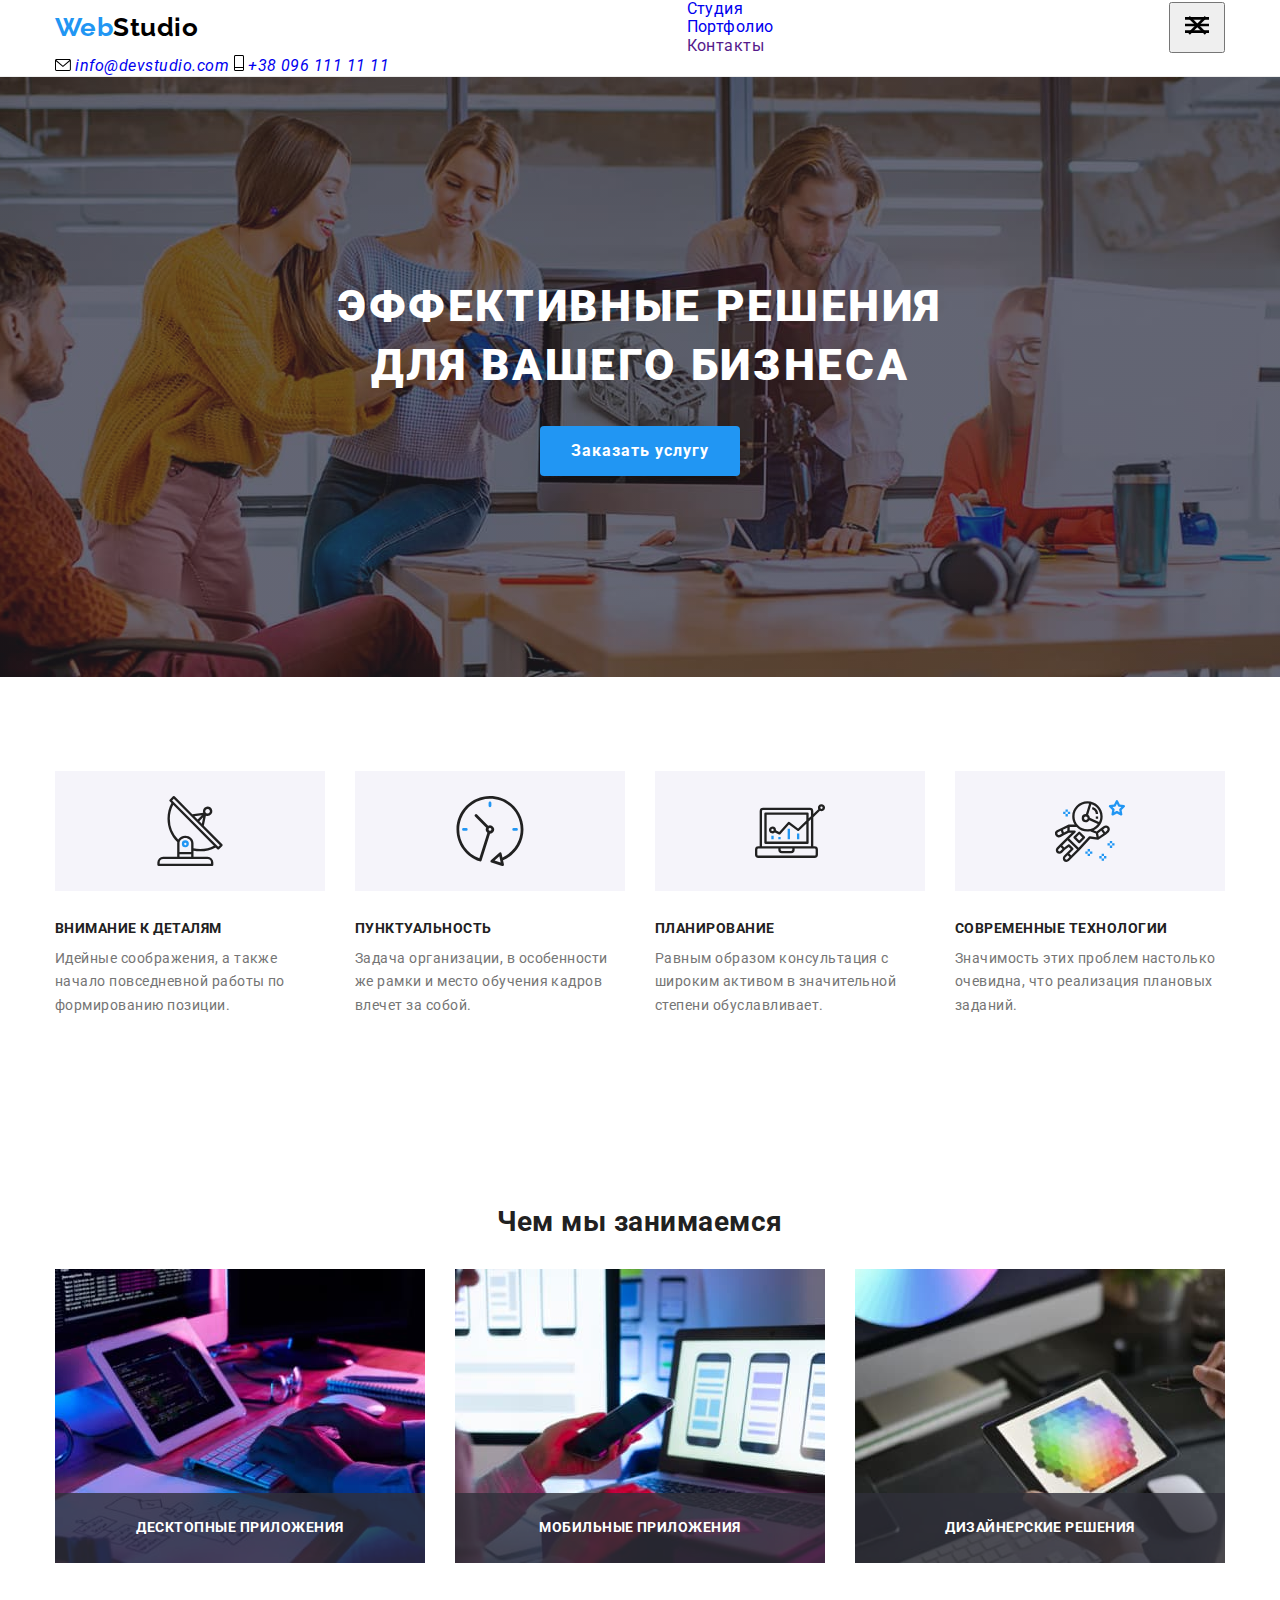
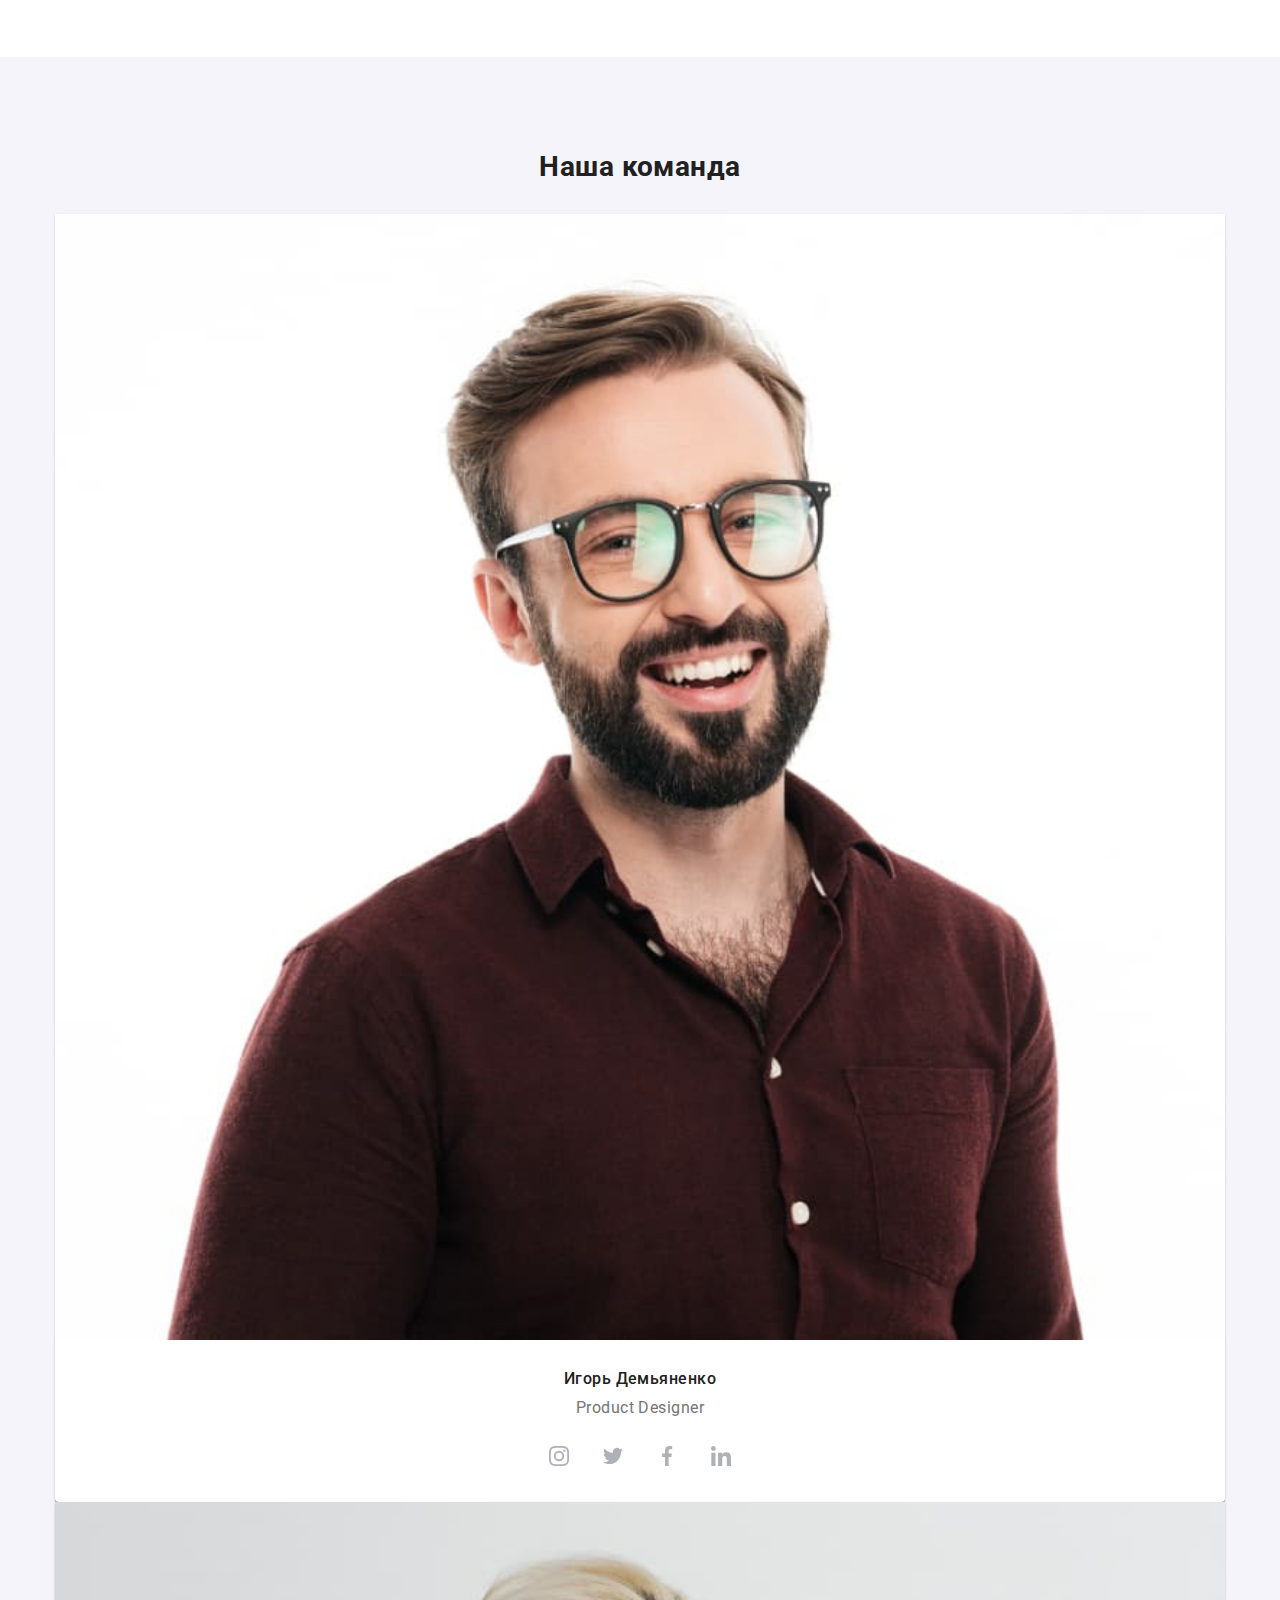
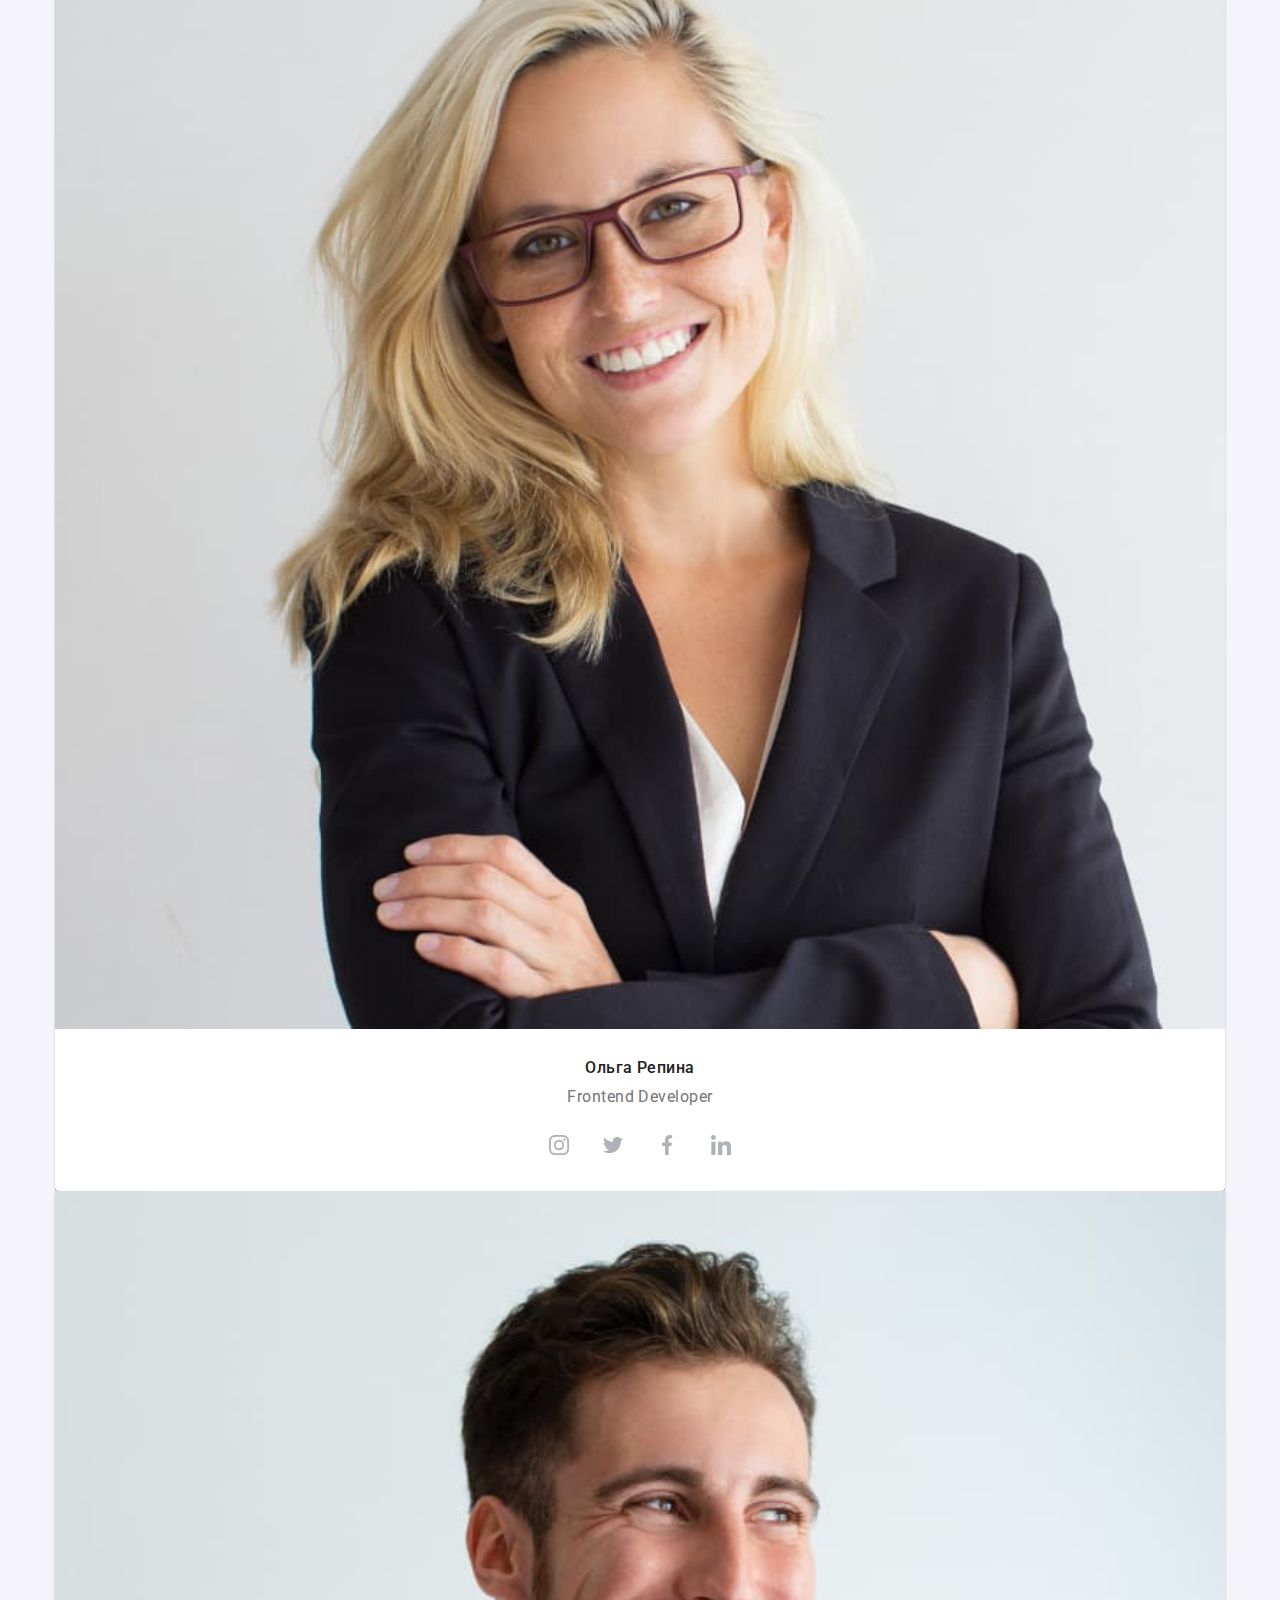
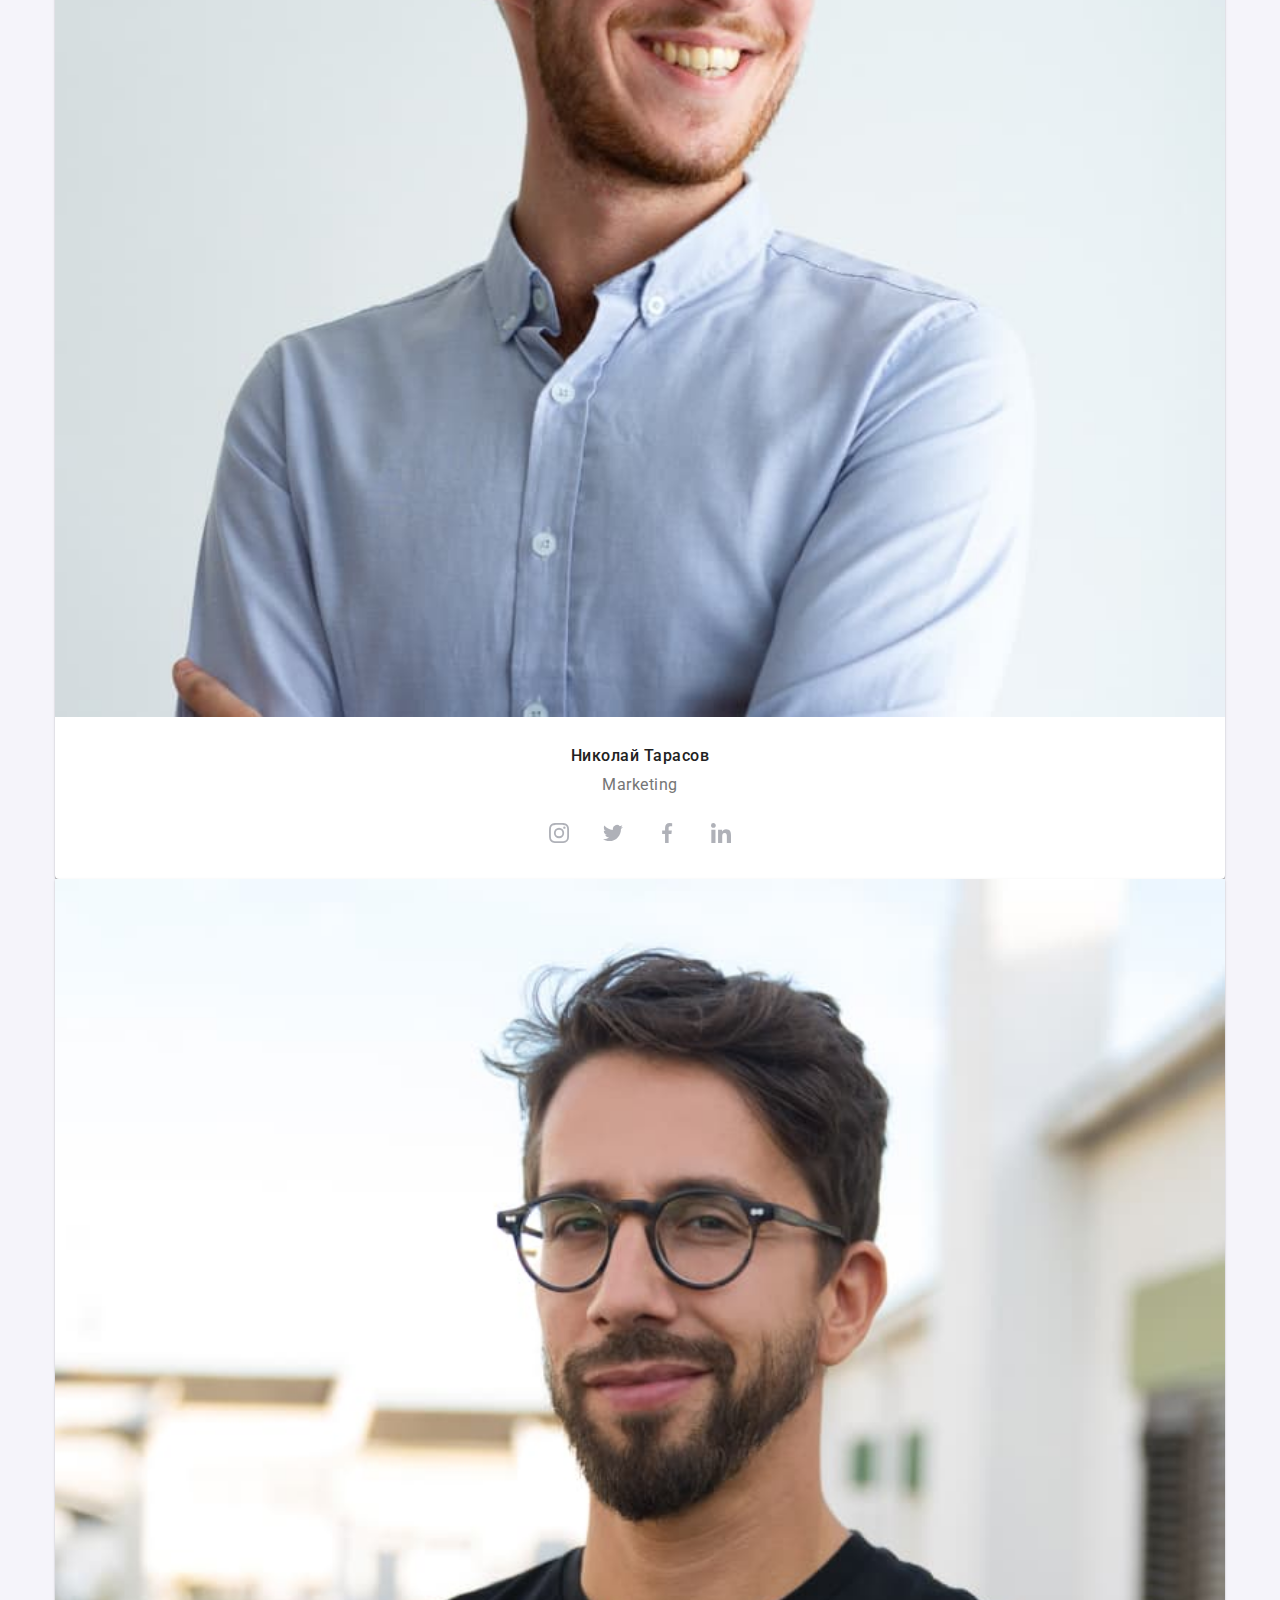
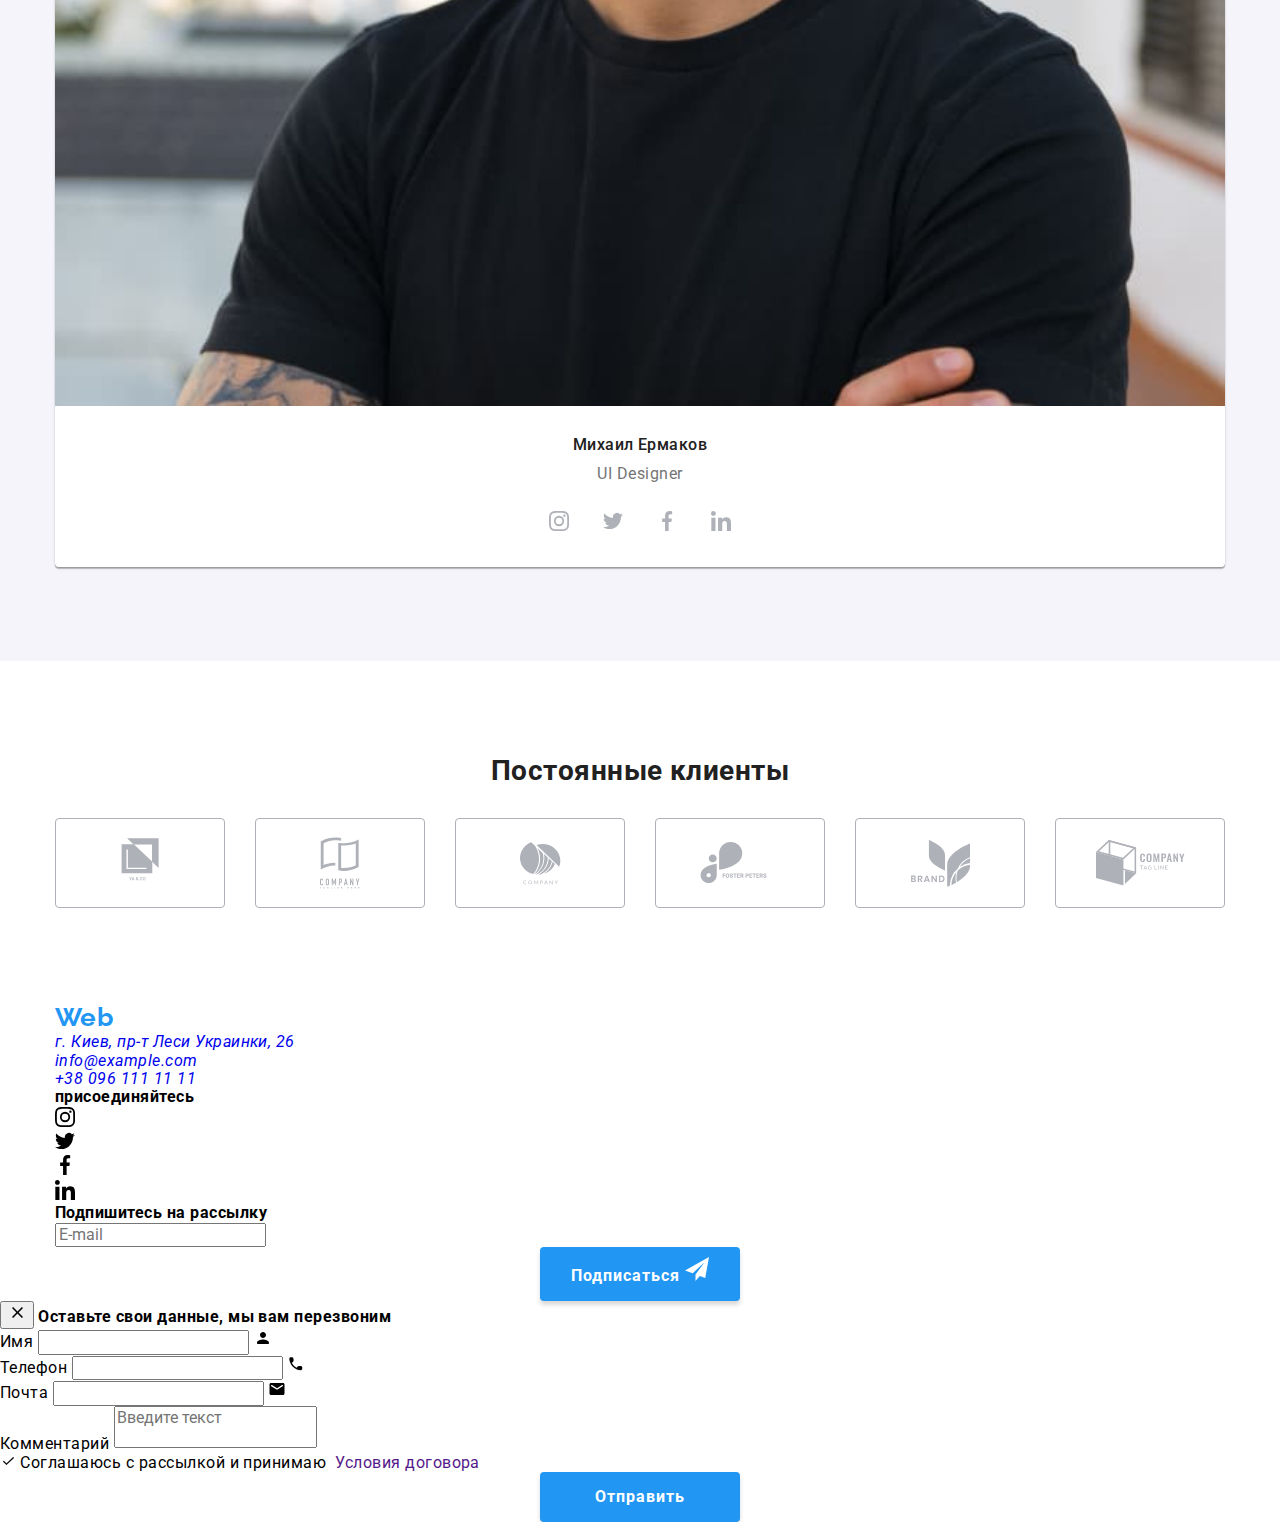
==== index.html @ a3c03ff6 "Адаптивные секции главной" ====
<!DOCTYPE html>
<html lang="ru">
  <head>
    <meta charset="UTF-8" />
    <meta name="viewport" content="width=device-width, initial-scale=1.0" />
    <title lang="en">Web Studio (Version 2.0)</title>
    <link rel="preconnect" href="https://fonts.gstatic.com" />
    <link
      href="https://fonts.googleapis.com/css2?family=Raleway:wght@700&family=Roboto:wght@400;500;700;900&display=swap"
      rel="stylesheet"
    />
    <link
      rel="stylesheet"
      href="https://cdnjs.cloudflare.com/ajax/libs/modern-normalize/1.0.0/modern-normalize.min.css"
    />
    <link rel="stylesheet" href="css/main.min.css" />
  </head>
  <body>
    <!-- ========== HEADER ========== -->
    <header class="page-header">
      <div class="container">
        <nav class="site-nav">
          <a class="logo logo--page-header" href="index.html"
            ><span class="logo__segment">Web</span>Studio</a
          >
          <ul class="site-nav__list">
            <li class="site-nav__item">
              <a
                class="site-nav__link site-nav__link--current"
                href="index.html"
                >Студия</a
              >
            </li>
            <li class="site-nav__item">
              <a class="site-nav__link" href="portfolio.html">Портфолио</a>
            </li>
            <li class="site-nav__item">
              <a class="site-nav__link" href="">Контакты</a>
            </li>
          </ul>
          <button class="menu-button" type="button">
            <svg width="40" height="40">
              <use
                class="menu-button__icon"
                href="./icons/webstudio-sprite.svg#menu"
              ></use>
              <use
                class="menu-button__icon"
                href="./icons/webstudio-sprite.svg#menu-close"
              ></use>
            </svg>
          </button>
        </nav>
        <address class="page-header__address">
          <a class="page-header__link" href="mailto:info@devstudio.com">
            <svg class="page-header__icon" width="16" height="12">
              <use href="./icons/webstudio-sprite.svg#envelope"></use>
            </svg>
            info@devstudio.com</a
          >
          <a class="page-header__link" href="tel:+380961111111">
            <svg class="page-header__icon" width="10" height="16">
              <use href="./icons/webstudio-sprite.svg#phone"></use>
            </svg>
            +38 096 111 11 11
          </a>
        </address>
      </div>
    </header>

    <main>
      <!-- ========== HERO ========== -->

      <section class="hero">
        <h1 class="hero__title">Эффективные решения для вашего бизнеса</h1>
        <button class="button hero__button" type="button" data-modal-open>
          Заказать услугу
        </button>
      </section>

      <!-- ========== FEAUTURES ========== -->

      <section class="section features">
        <div class="container">
          <h2 class="visually-hidden">Особенности</h2>
          <ul class="features__list">
            <li class="features__list-item">
              <div class="features__icon-wrapper">
                <svg class="features-icon" width="70" height="70">
                  <use
                    href="./icons/webstudio-sprite.svg#antenna"
                    width="70"
                    height="70"
                  ></use>
                </svg>
              </div>
              <h3 class="features__title">Внимание к деталям</h3>
              <p class="features__text">
                Идейные соображения, а также начало повседневной работы по
                формированию позиции.
              </p>
            </li>
            <li class="features__list-item">
              <div class="features__icon-wrapper">
                <svg class="features-icon" width="70" height="70">
                  <use
                    href="./icons/webstudio-sprite.svg#clock"
                    width="70"
                    height="70"
                  ></use>
                </svg>
              </div>
              <h3 class="features__title">Пунктуальность</h3>
              <p class="features__text">
                Задача организации, в особенности же рамки и место обучения
                кадров влечет за собой.
              </p>
            </li>
            <li class="features__list-item">
              <div class="features__icon-wrapper">
                <svg class="features-icon" width="70" height="70">
                  <use
                    href="./icons/webstudio-sprite.svg#diagram"
                    width="70"
                    height="70"
                  ></use>
                </svg>
              </div>
              <h3 class="features__title">Планирование</h3>
              <p class="features__text">
                Равным образом консультация с широким активом в значительной
                степени обуславливает.
              </p>
            </li>
            <li class="features__list-item">
              <div class="features__icon-wrapper">
                <svg class="features-icon" width="70" height="70">
                  <use href="./icons/webstudio-sprite.svg#astronaut"></use>
                </svg>
              </div>
              <h3 class="features__title">Современные технологии</h3>
              <p class="features__text">
                Значимость этих проблем настолько очевидна, что реализация
                плановых заданий.
              </p>
            </li>
          </ul>
        </div>
      </section>

      <!-- ========== SERVICES ========== -->

      <section class="section services">
        <div class="container">
          <h3 class="services__title">Чем мы занимаемся</h3>
          <ul class="services__list">
            <li class="services__list-item">
              <img
                class="services-img"
                src="./images/img.jpg"
                width="370"
                height="294"
                alt="Человек печатает на клавиатуре"
              />
              <div class="services__label">
                <p class="services__label-text">Десктопные приложения</p>
              </div>
            </li>
            <li class="services__list-item">
              <img
                class="services-img"
                src="./images/img2.jpg"
                width="370"
                height="294"
                alt="Человек смотрит в телефон, сидя за ноутбуком"
              />
              <div class="services__label">
                <p class="services__label-text">Мобильные приложения</p>
              </div>
            </li>
            <li class="services__list-item">
              <img
                class="services-img"
                src="./images/img3.jpg"
                width="370"
                height="294"
                alt="Человек рисует на планшете"
              />
              <div class="services__label">
                <p class="services__label-text">Дизайнерские решения</p>
              </div>
            </li>
          </ul>
        </div>
      </section>

      <!-- ========== TEAM ========== -->

      <section class="section team">
        <div class="container">
          <h2 class="team__title">Наша команда</h2>
          <ul class="team__list">
            <li class="team__list-item">
              <img
                class="team__img"
                src="images/man.jpg"
                alt="Игорь Демьяненко"
                width="270"
                height="260"
              />
              <div class="team__card-content">
                <h3 class="team__name">Игорь Демьяненко</h3>
                <p class="team__profession" lang="en">Product Designer</p>
                <ul class="team__social">
                  <li class="team__social-item">
                    <a href="#" class="team__social-link">
                      <svg class="team__social-icon" width="20" height="20">
                        <use
                          href="./icons/webstudio-sprite.svg#instagram"
                        ></use>
                      </svg>
                    </a>
                  </li>
                  <li class="team__social-item">
                    <a href="#" class="team__social-link">
                      <svg class="team__social-icon" width="20" height="20">
                        <use href="./icons/webstudio-sprite.svg#twitter"></use>
                      </svg>
                    </a>
                  </li>
                  <li class="team__social-item">
                    <a href="#" class="team__social-link">
                      <svg class="team__social-icon" width="20" height="20">
                        <use href="./icons/webstudio-sprite.svg#facebook"></use>
                      </svg>
                    </a>
                  </li>
                  <li class="team__social-item">
                    <a href="#" class="team__social-link">
                      <svg class="team__social-icon" width="20" height="20">
                        <use href="./icons/webstudio-sprite.svg#linkedin"></use>
                      </svg>
                    </a>
                  </li>
                </ul>
              </div>
            </li>
            <li class="team__list-item">
              <img
                class="team__img"
                src="images/man1.jpg"
                alt="Ольга Репина"
                width="270"
                height="260"
              />
              <div class="team__card-content">
                <h3 class="team__name">Ольга Репина</h3>
                <p class="team__profession" lang="en">Frontend Developer</p>
                <ul class="team__social">
                  <li class="team__social-item">
                    <a href="#" class="team__social-link">
                      <svg class="team__social-icon" width="20" height="20">
                        <use
                          href="./icons/webstudio-sprite.svg#instagram"
                        ></use>
                      </svg>
                    </a>
                  </li>
                  <li class="team__social-item">
                    <a href="#" class="team__social-link">
                      <svg class="team__social-icon" width="20" height="20">
                        <use href="./icons/webstudio-sprite.svg#twitter"></use>
                      </svg>
                    </a>
                  </li>
                  <li class="team__social-item">
                    <a href="#" class="team__social-link">
                      <svg class="team__social-icon" width="20" height="20">
                        <use href="./icons/webstudio-sprite.svg#facebook"></use>
                      </svg>
                    </a>
                  </li>
                  <li class="team__social-item">
                    <a href="#" class="team__social-link">
                      <svg class="team__social-icon" width="20" height="20">
                        <use href="./icons/webstudio-sprite.svg#linkedin"></use>
                      </svg>
                    </a>
                  </li>
                </ul>
              </div>
            </li>
            <li class="team__list-item">
              <img
                class="team__img"
                src="images/man2.jpg"
                alt="Николай Тарасов"
                width="270"
                height="260"
              />
              <div class="team__card-content">
                <h3 class="team__name">Николай Тарасов</h3>
                <p class="team__profession" lang="en">Marketing</p>
                <ul class="team__social">
                  <li class="team__social-item">
                    <a href="#" class="team__social-link">
                      <svg class="team__social-icon" width="20" height="20">
                        <use
                          href="./icons/webstudio-sprite.svg#instagram"
                        ></use>
                      </svg>
                    </a>
                  </li>
                  <li class="team__social-item">
                    <a href="#" class="team__social-link">
                      <svg class="team__social-icon" width="20" height="20">
                        <use href="./icons/webstudio-sprite.svg#twitter"></use>
                      </svg>
                    </a>
                  </li>
                  <li class="team__social-item">
                    <a href="#" class="team__social-link">
                      <svg class="team__social-icon" width="20" height="20">
                        <use href="./icons/webstudio-sprite.svg#facebook"></use>
                      </svg>
                    </a>
                  </li>
                  <li class="team__social-item">
                    <a href="#" class="team__social-link">
                      <svg class="team__social-icon" width="20" height="20">
                        <use href="./icons/webstudio-sprite.svg#linkedin"></use>
                      </svg>
                    </a>
                  </li>
                </ul>
              </div>
            </li>
            <li class="team__list-item">
              <img
                class="team__img"
                src="images/man3.jpg"
                alt="Михаил Ермаков"
                width="270"
                height="260"
              />
              <div class="team__card-content">
                <h3 class="team__name">Михаил Ермаков</h3>
                <p class="team__profession" lang="en">UI Designer</p>
                <ul class="team__social">
                  <li class="team__social-item">
                    <a href="#" class="team__social-link">
                      <svg class="team__social-icon" width="20" height="20">
                        <use
                          href="./icons/webstudio-sprite.svg#instagram"
                        ></use>
                      </svg>
                    </a>
                  </li>
                  <li class="team__social-item">
                    <a href="#" class="team__social-link">
                      <svg class="team__social-icon" width="20" height="20">
                        <use href="./icons/webstudio-sprite.svg#twitter"></use>
                      </svg>
                    </a>
                  </li>
                  <li class="team__social-item">
                    <a href="#" class="team__social-link">
                      <svg class="team__social-icon" width="20" height="20">
                        <use href="./icons/webstudio-sprite.svg#facebook"></use>
                      </svg>
                    </a>
                  </li>
                  <li class="team__social-item">
                    <a href="#" class="team__social-link">
                      <svg class="team__social-icon" width="20" height="20">
                        <use href="./icons/webstudio-sprite.svg#linkedin"></use>
                      </svg>
                    </a>
                  </li>
                </ul>
              </div>
            </li>
          </ul>
        </div>
      </section>

      <!-- ========== CLIENTS ========== -->

      <section class="section clients">
        <div class="container">
          <h2 class="clients__title">Постоянные клиенты</h2>
          <ul class="clients__list">
            <li class="clients__list-item">
              <a href="#" class="clients__link">
                <svg class="clients__icon" width="45" height="50">
                  <use href="./icons/webstudio-sprite.svg#clients-1"></use>
                </svg>
              </a>
            </li>
            <li class="clients__list-item">
              <a href="#" class="clients__link">
                <svg class="clients__icon" width="40" height="52">
                  <use href="./icons/webstudio-sprite.svg#clients-2"></use>
                </svg>
              </a>
            </li>
            <li class="clients__list-item">
              <a href="#" class="clients__link">
                <svg class="clients__icon" width="41" height="43">
                  <use href="./icons/webstudio-sprite.svg#clients-3"></use>
                </svg>
              </a>
            </li>
            <li class="clients__list-item">
              <a href="#" class="clients__link">
                <svg class="clients__icon" width="80" height="42">
                  <use href="./icons/webstudio-sprite.svg#clients-4"></use>
                </svg>
              </a>
            </li>
            <li class="clients__list-item">
              <a href="#" class="clients__link">
                <svg class="clients__icon" width="59" height="47">
                  <use href="./icons/webstudio-sprite.svg#clients-5"></use>
                </svg>
              </a>
            </li>
            <li class="clients__list-item">
              <a href="#" class="clients__link">
                <svg class="clients__icon" width="89" height="46">
                  <use href="./icons/webstudio-sprite.svg#clients-6"></use>
                </svg>
              </a>
            </li>
          </ul>
        </div>
      </section>

      <!-- ========== END CLIENTS ========== -->
    </main>

    <!-- ========== FOOTER ========== -->

    <footer class="page-footer">
      <div class="container">
        <div class="page-footer__address-wrapper">
          <a class="logo logo--page-footer" href="index.html"
            ><span class="logo__segment">Web</span>Studio</a
          >
          <address class="page-footer__address">
            <ul class="page-footer__address-list">
              <li class="page-footer__address-item">
                <a
                  class="page-footer__address-map"
                  href="https://goo.gl/maps/e7vMdmrx5FtBi2NV8"
                >
                  г. Киев, пр-т Леси Украинки, 26
                </a>
              </li>
              <li class="page-footer__address-item">
                <a
                  class="page-footer__address-link"
                  href="mailto:info@example.com"
                  >info@example.com</a
                >
              </li>
              <li class="page-footer__address-item">
                <a class="page-footer__address-link" href="tel:+380961111111"
                  >+38 096 111 11 11</a
                >
              </li>
            </ul>
          </address>
        </div>
        <div class="page-footer__social-wrapper">
          <b class="page-footer__title">присоединяйтесь</b>
          <ul class="page-footer__social-list">
            <li class="page-footer__social-item">
              <a href="#" class="page-footer__social-link link">
                <svg class="page-footer__social-icon" width="20" height="20">
                  <use href="./icons/webstudio-sprite.svg#instagram"></use>
                </svg>
              </a>
            </li>
            <li class="page-footer__social-item">
              <a href="#" class="page-footer__social-link link">
                <svg class="page-footer__social-icon" width="20" height="20">
                  <use href="./icons/webstudio-sprite.svg#twitter"></use>
                </svg>
              </a>
            </li>
            <li class="page-footer__social-item">
              <a href="#" class="page-footer__social-link link">
                <svg class="page-footer__social-icon" width="20" height="20">
                  <use href="./icons/webstudio-sprite.svg#facebook"></use>
                </svg>
              </a>
            </li>
            <li class="page-footer__social-item">
              <a href="#" class="page-footer__social-link link">
                <svg class="page-footer__social-icon" width="20" height="20">
                  <use href="./icons/webstudio-sprite.svg#linkedin"></use>
                </svg>
              </a>
            </li>
          </ul>
        </div>

        <form class="page-footer__subscr-form">
          <b class="page-footer__title">Подпишитесь на рассылку</b>
          <div class="page-footer__subscr-field">
            <label for="mail"></label>
            <input
              class="page-footer__input"
              type="email"
              name="mail"
              id="mail"
              placeholder="E-mail"
            />
            <button class="button page-footer__button" type="submit">
              Подписаться
              <svg class="page-footer__send-icon" width="24" height="24">
                <use href="./icons/webstudio-sprite.svg#send"></use>
              </svg>
            </button>
          </div>
        </form>
      </div>
    </footer>

    <!-- ========== MODAL WINDOW ========== -->

    <div class="backdrop is-hidden" data-modal>
      <div class="modal">
        <button type="button" class="close-button" data-modal-close>
          <svg class="close-button__icon" width="18" height="18">
            <use href="./icons/webstudio-sprite.svg#close"></use>
          </svg>
        </button>

        <b class="modal__title">Оставьте свои данные, мы вам перезвоним</b>

        <form class="modal__form js-speaker-form">
          <div class="modal__form-field">
            <label for="name" class="modal__form-label">Имя</label>
            <input
              class="modal__form-input"
              type="text"
              name="name"
              id="name"
              autocomplete="off"
            />
            <svg class="modal__input-icon" width="18" height="18">
              <use href="./icons/webstudio-sprite.svg#person"></use>
            </svg>
          </div>

          <div class="modal__form-field">
            <label for="tel" class="modal__form-label">Телефон</label>
            <input
              class="modal__form-input"
              type="tel"
              name="tel"
              id="tel"
              autocomplete="off"
            />
            <svg class="modal__input-icon" width="18" height="18">
              <use href="./icons/webstudio-sprite.svg#handset"></use>
            </svg>
          </div>

          <div class="modal__form-field">
            <label for="modal-mail" class="modal__form-label">Почта</label>
            <input
              class="modal__form-input"
              type="email"
              name="mail"
              id="modal-mail"
            />
            <svg class="modal__input-icon" width="18" height="18">
              <use href="./icons/webstudio-sprite.svg#mail"></use>
            </svg>
          </div>

          <div class="textarea modal__form-field">
            <label class="modal__form-label" for="comment">Комментарий</label>
            <textarea
              class="modal__form-textarea"
              name="comment"
              id="comment"
              placeholder="Введите текст"
            ></textarea>
          </div>

          <div class="modal__form-checkbox">
            <label class="modal__form-checkbox-label" for="agreement">
              <input
                class="visually-hidden modal__form-checkbox-input"
                type="checkbox"
                name="agreement"
                id="agreement"
                value="agree"
              />
              <svg class="modal__check-icon" width="16" height="15">
                <use href="./icons/webstudio-sprite.svg#check"></use>
              </svg>
              Соглашаюсь с рассылкой и принимаю&nbsp;
              <a class="modal__agreement-link" href="">Условия договора</a>
            </label>
          </div>

          <button class="button modal__submit-button" type="submit">
            Отправить
          </button>
        </form>
      </div>
    </div>

    <!-- ========== END MODAL WINDOW ========== -->
    <script src="./js/modal.js"></script>
    <script>
      (() => {
        document
          .querySelector('.js-speaker-form')
          .addEventListener('submit', e => {
            e.preventDefault();

            new FormData(e.currentTarget).forEach((value, name) =>
              console.log(`${name}: ${value}`),
            );
          });
      })();
    </script>
  </body>
</html>
---- css/main.min.css ----
body{font-family:'Roboto', sans-serif;font-weight:400;letter-spacing:0.03em;background-color:var(--primary-background-color)}a{text-decoration:none}ul{padding:0;margin:0;list-style:none}h1,h2,h3,h4,h5,h6,p{margin:0}img{display:block;min-width:100%;height:auto}textarea{resize:none}.container{width:480px;margin:0 auto;padding:0 15px}@media screen and (min-width: 768px){.container{width:768px}}@media screen and (min-width: 1200px){.container{width:1200px}}:root{--title-text-color: #212121;--primary-text-color: #757575;--white-text-color: #ffffff;--accent-color: #2196f3;--hero-background-color: #2f303a;--footer-background-color: #2f303a;--primary-background-color: #ffffff;--secondary-background-color: #f5f4fa;--border-color: #eeeeee;--icon-color: #afb1b8;--card-set-gap: 30px;--timing-function: cubic-bezier(0.4, 0, 0.2, 1)}.visually-hidden{position:absolute;width:1px;height:1px;margin:-1px;border:0;padding:0;white-space:nowrap;-webkit-clip-path:inset(100%);clip-path:inset(100%);clip:rect(0 0 0 0);overflow:hidden}.page-header{background-color:var(--primary-background-color);border-bottom:1px solid var(--border-color)}.hero{margin:0 auto;text-align:center;background-color:var(--hero-background-color);background-image:-webkit-gradient(linear, left top, left bottom, from(rgba(47,48,58,0.4)), to(rgba(47,48,58,0.4))),url(../images/hero-bg.jpg);background-image:linear-gradient(rgba(47,48,58,0.4), rgba(47,48,58,0.4)),url(../images/hero-bg.jpg);background-position:center;background-repeat:no-repeat}@media screen and (max-width: 767px){.hero{width:480px}}@media screen and (min-width: 768px) and (max-width: 1199px){.hero{width:768px}}@media screen and (max-width: 1199px){.hero{height:400px;padding-top:118px;padding-bottom:118px}}@media screen and (min-width: 1200px){.hero{max-width:1600px;height:600px;padding-top:200px;padding-bottom:200px}}.hero__title{width:360px;margin-right:auto;margin-bottom:30px;margin-left:auto;font-weight:900;letter-spacing:0.06em;text-transform:uppercase;color:var(--white-text-color)}@media screen and (max-width: 1199px){.hero__title{font-size:26px;line-height:1.62}}@media screen and (min-width: 1200px){.hero__title{width:696px;font-size:44px;line-height:1.36}}.features__icon-wrapper{display:-webkit-box;display:-ms-flexbox;display:flex;-webkit-box-pack:center;-ms-flex-pack:center;justify-content:center;-webkit-box-align:center;-ms-flex-align:center;align-items:center;height:120px;margin-bottom:30px;background-color:var(--secondary-background-color)}@media screen and (min-width: 768px){.features__list{display:-webkit-box;display:-ms-flexbox;display:flex}}@media screen and (min-width: 768px) and (max-width: 1199px){.features__list{-ms-flex-wrap:wrap;flex-wrap:wrap;margin-top:-30px;margin-left:-30px}}@media screen and (max-width: 767px){.features__list-item:not(:last-child){margin-bottom:30px}}@media screen and (min-width: 768px) and (max-width: 1199px){.features__list-item{margin-top:30px;margin-left:30px;-ms-flex-preferred-size:calc(100% / 2 - 30px);flex-basis:calc(100% / 2 - 30px)}}@media screen and (min-width: 1200px){.features__list-item{width:270px}.features__list-item+.features__list-item{margin-left:30px}}.features__title{margin-top:0;margin-bottom:10px;color:var(--title-text-color);font-weight:700;font-size:14px;line-height:1.14;text-transform:uppercase}@media screen and (max-width: 767px){.features__title{text-align:center}}.features__text{margin:0;font-size:14px;line-height:1.71;color:var(--primary-text-color)}.services{display:none}@media screen and (min-width: 1200px){.services{display:block}}.services__title{margin-bottom:30px;font-weight:700;font-size:28px;line-height:1.17;text-align:center;color:var(--title-text-color)}.services__list{display:-webkit-box;display:-ms-flexbox;display:flex;-webkit-box-pack:justify;-ms-flex-pack:justify;justify-content:space-between}.services__list-item{position:relative}.services__label{position:absolute;bottom:0;width:100%;height:70px;background-color:rgba(47,48,58,0.8)}.services__label-text{padding-top:27px;padding-bottom:27px;text-align:center;color:var(--white-text-color);font-weight:700;font-size:14px;line-height:1.14;text-transform:uppercase}.team{background-color:var(--secondary-background-color)}.team__title{margin-bottom:30px;font-weight:700;font-size:28px;line-height:1.17;text-align:center;color:var(--title-text-color)}.team__list-item{border-bottom-left-radius:4px;border-bottom-right-radius:4px;-webkit-box-shadow:0px 1px 3px rgba(0,0,0,0.12),0px 1px 1px rgba(0,0,0,0.14),0px 2px 1px rgba(0,0,0,0.2);box-shadow:0px 1px 3px rgba(0,0,0,0.12),0px 1px 1px rgba(0,0,0,0.14),0px 2px 1px rgba(0,0,0,0.2);background-color:var(--primary-background-color)}@media screen and (max-width: 767px){.team__list-item:not(:last-child){margin-bottom:30px}}.team__card-content{padding-top:30px;padding-bottom:24px}.team__name{font-weight:500;font-size:16px;line-height:1.18;text-align:center;color:var(--title-text-color);margin-bottom:10px}.team__profession{font-weight:500;font-size:16px;line-height:1.18;text-align:center;color:var(--title-text-color);margin-top:0;margin-bottom:16px;font-weight:400;color:var(--primary-text-color)}.team__social{display:-webkit-box;display:-ms-flexbox;display:flex;-webkit-box-pack:center;-ms-flex-pack:center;justify-content:center}.team__social-item:not(:last-child){margin-right:10px}.team__social-link{display:-webkit-inline-box;display:-ms-inline-flexbox;display:inline-flex;-webkit-box-pack:center;-ms-flex-pack:center;justify-content:center;-webkit-box-align:center;-ms-flex-align:center;align-items:center;width:44px;height:44px;border-radius:50%;color:var(--icon-color);-webkit-transition:color 250ms var(--timing-function),background-color 250ms var(--timing-function);transition:color 250ms var(--timing-function),background-color 250ms var(--timing-function)}.team__social-link:hover,.team__social-link:focus{background-color:var(--accent-color);color:var(--white-text-color)}.team__social-icon{fill:currentColor}.clients__title{margin-bottom:30px;font-weight:700;font-size:28px;line-height:1.17;text-align:center;color:var(--title-text-color)}.clients__list{display:-webkit-box;display:-ms-flexbox;display:flex;-webkit-box-pack:justify;-ms-flex-pack:justify;justify-content:space-between}@media screen and (max-width: 1199px){.clients__list{-ms-flex-wrap:wrap;flex-wrap:wrap}}@media screen and (max-width: 767px){.clients__list-item:nth-child(-n+4){margin-bottom:30px}}@media screen and (min-width: 768px) and (max-width: 1199px){.clients__list-item:nth-child(-n+3){margin-bottom:30px}}.clients__link{display:-webkit-box;display:-ms-flexbox;display:flex;-webkit-box-pack:center;-ms-flex-pack:center;justify-content:center;-webkit-box-align:center;-ms-flex-align:center;align-items:center;height:90px;border:1px solid var(--icon-color);border-radius:4px;color:var(--icon-color);-webkit-transition:color 250ms var(--timing-function),border-color 250ms var(--timing-function);transition:color 250ms var(--timing-function),border-color 250ms var(--timing-function)}.clients__link:hover,.clients__link:focus{color:var(--accent-color);border-color:var(--accent-color)}@media screen and (max-width: 767px){.clients__link{width:210px}}@media screen and (min-width: 768px) and (max-width: 1199px){.clients__link{width:226px}}@media screen and (min-width: 1200px){.clients__link{width:170px}}.clients__icon{fill:currentColor}.section{padding-top:60px;padding-bottom:60px}@media screen and (min-width: 1200px){.section{padding-top:94px;padding-bottom:94px}}.button{display:block;min-width:200px;min-height:50px;padding:10px 0;margin-left:auto;margin-right:auto;border:none;border-radius:4px;font-weight:700;font-size:16px;line-height:1.87;letter-spacing:0.06em;background-color:var(--accent-color);color:var(--white-text-color);cursor:pointer;-webkit-box-shadow:0px 4px 4px rgba(0,0,0,0.15);box-shadow:0px 4px 4px rgba(0,0,0,0.15);-webkit-transition:color 250ms var(--timing-function);transition:color 250ms var(--timing-function)}.site-nav{display:-webkit-box;display:-ms-flexbox;display:flex;-webkit-box-align:center;-ms-flex-align:center;align-items:center;-webkit-box-pack:justify;-ms-flex-pack:justify;justify-content:space-between}.logo{font-family:'Raleway', sans-serif;font-weight:700;font-size:24px;line-height:1.16}.logo--page-header{color:#000}.logo--page-footer{color:#fff}@media screen and (min-width: 1200px){.logo{font-size:26px;line-height:1.19}.logo--page-header{margin-right:93px}}.logo__segment{color:var(--accent-color)}
/*# sourceMappingURL=main.min.css.map */
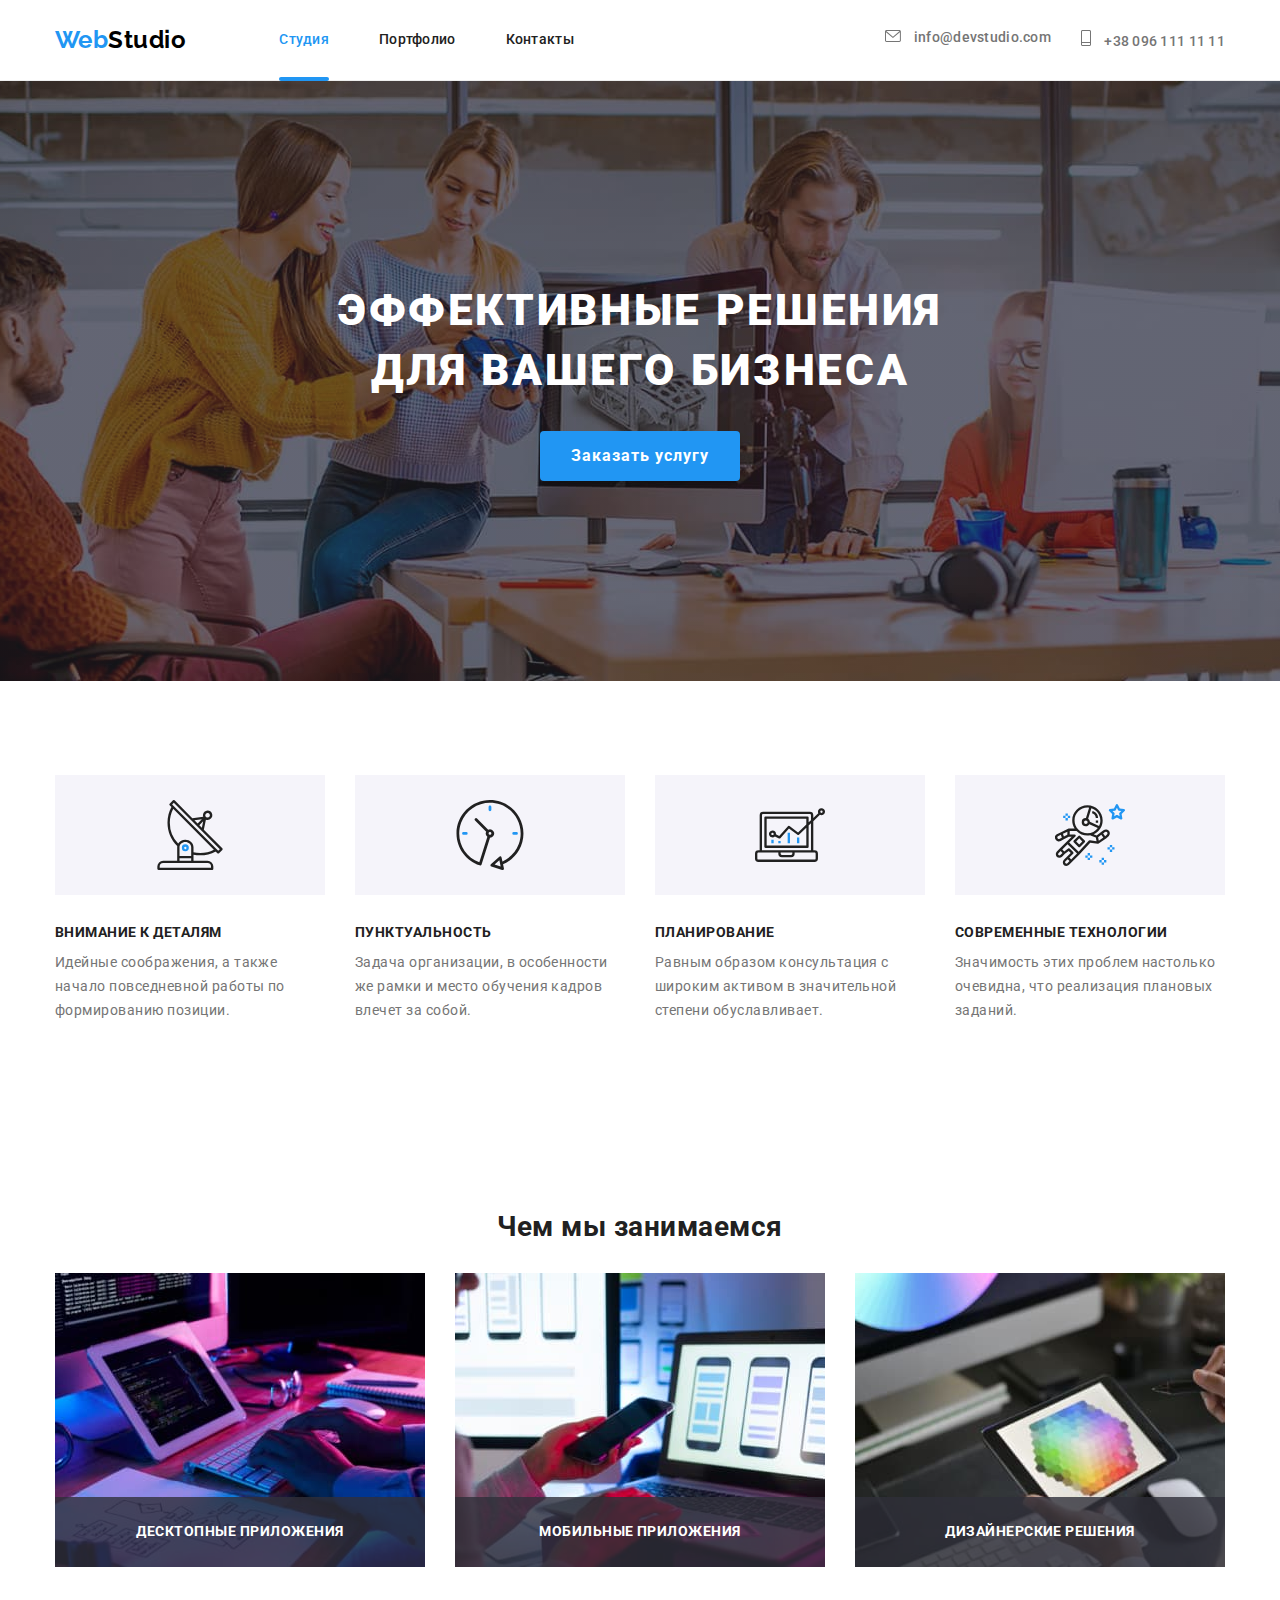
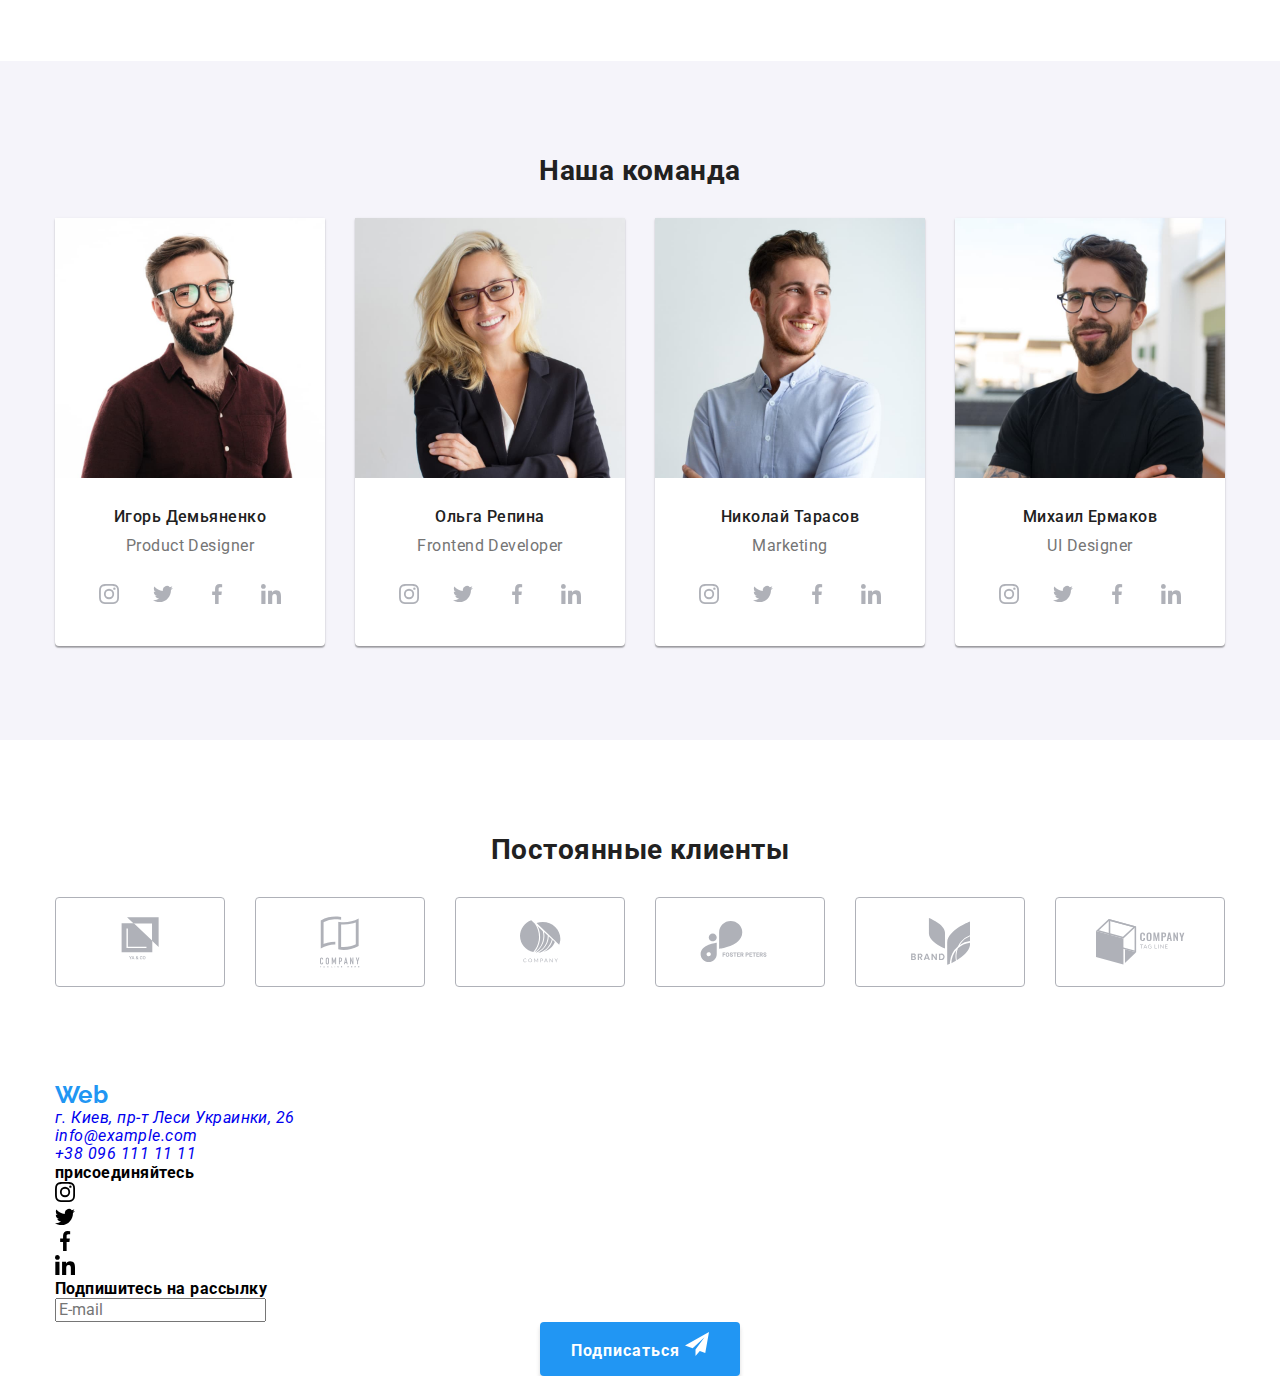
==== commit 56cbf0fd: "Адаптивный хедер" ====
--- a/index.html
+++ b/index.html
@@ -19,52 +19,54 @@
     <!-- ========== HEADER ========== -->
     <header class="page-header">
       <div class="container">
-        <nav class="site-nav">
-          <a class="logo logo--page-header" href="index.html"
-            ><span class="logo__segment">Web</span>Studio</a
-          >
-          <ul class="site-nav__list">
-            <li class="site-nav__item">
-              <a
-                class="site-nav__link site-nav__link--current"
-                href="index.html"
-                >Студия</a
-              >
-            </li>
-            <li class="site-nav__item">
-              <a class="site-nav__link" href="portfolio.html">Портфолио</a>
-            </li>
-            <li class="site-nav__item">
-              <a class="site-nav__link" href="">Контакты</a>
-            </li>
-          </ul>
-          <button class="menu-button" type="button">
-            <svg width="40" height="40">
-              <use
-                class="menu-button__icon"
-                href="./icons/webstudio-sprite.svg#menu"
-              ></use>
-              <use
-                class="menu-button__icon"
-                href="./icons/webstudio-sprite.svg#menu-close"
-              ></use>
-            </svg>
-          </button>
-        </nav>
-        <address class="page-header__address">
-          <a class="page-header__link" href="mailto:info@devstudio.com">
-            <svg class="page-header__icon" width="16" height="12">
-              <use href="./icons/webstudio-sprite.svg#envelope"></use>
-            </svg>
-            info@devstudio.com</a
-          >
-          <a class="page-header__link" href="tel:+380961111111">
-            <svg class="page-header__icon" width="10" height="16">
-              <use href="./icons/webstudio-sprite.svg#phone"></use>
-            </svg>
-            +38 096 111 11 11
-          </a>
-        </address>
+        <a class="logo logo--page-header" href="index.html"
+          ><span class="logo__segment">Web</span>Studio</a
+        >
+        <button class="menu-button" data-menu-button type="button">
+          <svg width="40" height="40">
+            <use
+              class="menu-button__icon-menu"
+              href="./icons/webstudio-sprite.svg#menu"
+            ></use>
+            <use
+              class="menu-button__icon-close"
+              href="./icons/webstudio-sprite.svg#menu-close"
+            ></use>
+          </svg>
+        </button>
+        <div class="page-header__menu" data-menu>
+          <nav class="site-nav">
+            <ul class="site-nav__list">
+              <li class="site-nav__item">
+                <a
+                  class="site-nav__link site-nav__link--current"
+                  href="index.html"
+                  >Студия</a
+                >
+              </li>
+              <li class="site-nav__item">
+                <a class="site-nav__link" href="portfolio.html">Портфолио</a>
+              </li>
+              <li class="site-nav__item">
+                <a class="site-nav__link" href="">Контакты</a>
+              </li>
+            </ul>
+          </nav>
+          <address class="page-header__address">
+            <a class="page-header__link" href="mailto:info@devstudio.com">
+              <svg class="page-header__icon" width="16" height="12">
+                <use href="./icons/webstudio-sprite.svg#envelope"></use>
+              </svg>
+              info@devstudio.com</a
+            >
+            <a class="page-header__link" href="tel:+380961111111">
+              <svg class="page-header__icon" width="10" height="16">
+                <use href="./icons/webstudio-sprite.svg#phone"></use>
+              </svg>
+              +38 096 111 11 11
+            </a>
+          </address>
+        </div>
       </div>
     </header>
 
@@ -618,6 +620,7 @@
 
     <!-- ========== END MODAL WINDOW ========== -->
     <script src="./js/modal.js"></script>
+    <script src="./js/menu.js"></script>
     <script>
       (() => {
         document
--- a/css/main.min.css
+++ b/css/main.min.css
@@ -1,2 +1,2 @@
-body{font-family:'Roboto', sans-serif;font-weight:400;letter-spacing:0.03em;background-color:var(--primary-background-color)}a{text-decoration:none}ul{padding:0;margin:0;list-style:none}h1,h2,h3,h4,h5,h6,p{margin:0}img{display:block;min-width:100%;height:auto}textarea{resize:none}.container{width:480px;margin:0 auto;padding:0 15px}@media screen and (min-width: 768px){.container{width:768px}}@media screen and (min-width: 1200px){.container{width:1200px}}:root{--title-text-color: #212121;--primary-text-color: #757575;--white-text-color: #ffffff;--accent-color: #2196f3;--hero-background-color: #2f303a;--footer-background-color: #2f303a;--primary-background-color: #ffffff;--secondary-background-color: #f5f4fa;--border-color: #eeeeee;--icon-color: #afb1b8;--card-set-gap: 30px;--timing-function: cubic-bezier(0.4, 0, 0.2, 1)}.visually-hidden{position:absolute;width:1px;height:1px;margin:-1px;border:0;padding:0;white-space:nowrap;-webkit-clip-path:inset(100%);clip-path:inset(100%);clip:rect(0 0 0 0);overflow:hidden}.page-header{background-color:var(--primary-background-color);border-bottom:1px solid var(--border-color)}.hero{margin:0 auto;text-align:center;background-color:var(--hero-background-color);background-image:-webkit-gradient(linear, left top, left bottom, from(rgba(47,48,58,0.4)), to(rgba(47,48,58,0.4))),url(../images/hero-bg.jpg);background-image:linear-gradient(rgba(47,48,58,0.4), rgba(47,48,58,0.4)),url(../images/hero-bg.jpg);background-position:center;background-repeat:no-repeat}@media screen and (max-width: 767px){.hero{width:480px}}@media screen and (min-width: 768px) and (max-width: 1199px){.hero{width:768px}}@media screen and (max-width: 1199px){.hero{height:400px;padding-top:118px;padding-bottom:118px}}@media screen and (min-width: 1200px){.hero{max-width:1600px;height:600px;padding-top:200px;padding-bottom:200px}}.hero__title{width:360px;margin-right:auto;margin-bottom:30px;margin-left:auto;font-weight:900;letter-spacing:0.06em;text-transform:uppercase;color:var(--white-text-color)}@media screen and (max-width: 1199px){.hero__title{font-size:26px;line-height:1.62}}@media screen and (min-width: 1200px){.hero__title{width:696px;font-size:44px;line-height:1.36}}.features__icon-wrapper{display:-webkit-box;display:-ms-flexbox;display:flex;-webkit-box-pack:center;-ms-flex-pack:center;justify-content:center;-webkit-box-align:center;-ms-flex-align:center;align-items:center;height:120px;margin-bottom:30px;background-color:var(--secondary-background-color)}@media screen and (min-width: 768px){.features__list{display:-webkit-box;display:-ms-flexbox;display:flex}}@media screen and (min-width: 768px) and (max-width: 1199px){.features__list{-ms-flex-wrap:wrap;flex-wrap:wrap;margin-top:-30px;margin-left:-30px}}@media screen and (max-width: 767px){.features__list-item:not(:last-child){margin-bottom:30px}}@media screen and (min-width: 768px) and (max-width: 1199px){.features__list-item{margin-top:30px;margin-left:30px;-ms-flex-preferred-size:calc(100% / 2 - 30px);flex-basis:calc(100% / 2 - 30px)}}@media screen and (min-width: 1200px){.features__list-item{width:270px}.features__list-item+.features__list-item{margin-left:30px}}.features__title{margin-top:0;margin-bottom:10px;color:var(--title-text-color);font-weight:700;font-size:14px;line-height:1.14;text-transform:uppercase}@media screen and (max-width: 767px){.features__title{text-align:center}}.features__text{margin:0;font-size:14px;line-height:1.71;color:var(--primary-text-color)}.services{display:none}@media screen and (min-width: 1200px){.services{display:block}}.services__title{margin-bottom:30px;font-weight:700;font-size:28px;line-height:1.17;text-align:center;color:var(--title-text-color)}.services__list{display:-webkit-box;display:-ms-flexbox;display:flex;-webkit-box-pack:justify;-ms-flex-pack:justify;justify-content:space-between}.services__list-item{position:relative}.services__label{position:absolute;bottom:0;width:100%;height:70px;background-color:rgba(47,48,58,0.8)}.services__label-text{padding-top:27px;padding-bottom:27px;text-align:center;color:var(--white-text-color);font-weight:700;font-size:14px;line-height:1.14;text-transform:uppercase}.team{background-color:var(--secondary-background-color)}.team__title{margin-bottom:30px;font-weight:700;font-size:28px;line-height:1.17;text-align:center;color:var(--title-text-color)}.team__list-item{border-bottom-left-radius:4px;border-bottom-right-radius:4px;-webkit-box-shadow:0px 1px 3px rgba(0,0,0,0.12),0px 1px 1px rgba(0,0,0,0.14),0px 2px 1px rgba(0,0,0,0.2);box-shadow:0px 1px 3px rgba(0,0,0,0.12),0px 1px 1px rgba(0,0,0,0.14),0px 2px 1px rgba(0,0,0,0.2);background-color:var(--primary-background-color)}@media screen and (max-width: 767px){.team__list-item:not(:last-child){margin-bottom:30px}}.team__card-content{padding-top:30px;padding-bottom:24px}.team__name{font-weight:500;font-size:16px;line-height:1.18;text-align:center;color:var(--title-text-color);margin-bottom:10px}.team__profession{font-weight:500;font-size:16px;line-height:1.18;text-align:center;color:var(--title-text-color);margin-top:0;margin-bottom:16px;font-weight:400;color:var(--primary-text-color)}.team__social{display:-webkit-box;display:-ms-flexbox;display:flex;-webkit-box-pack:center;-ms-flex-pack:center;justify-content:center}.team__social-item:not(:last-child){margin-right:10px}.team__social-link{display:-webkit-inline-box;display:-ms-inline-flexbox;display:inline-flex;-webkit-box-pack:center;-ms-flex-pack:center;justify-content:center;-webkit-box-align:center;-ms-flex-align:center;align-items:center;width:44px;height:44px;border-radius:50%;color:var(--icon-color);-webkit-transition:color 250ms var(--timing-function),background-color 250ms var(--timing-function);transition:color 250ms var(--timing-function),background-color 250ms var(--timing-function)}.team__social-link:hover,.team__social-link:focus{background-color:var(--accent-color);color:var(--white-text-color)}.team__social-icon{fill:currentColor}.clients__title{margin-bottom:30px;font-weight:700;font-size:28px;line-height:1.17;text-align:center;color:var(--title-text-color)}.clients__list{display:-webkit-box;display:-ms-flexbox;display:flex;-webkit-box-pack:justify;-ms-flex-pack:justify;justify-content:space-between}@media screen and (max-width: 1199px){.clients__list{-ms-flex-wrap:wrap;flex-wrap:wrap}}@media screen and (max-width: 767px){.clients__list-item:nth-child(-n+4){margin-bottom:30px}}@media screen and (min-width: 768px) and (max-width: 1199px){.clients__list-item:nth-child(-n+3){margin-bottom:30px}}.clients__link{display:-webkit-box;display:-ms-flexbox;display:flex;-webkit-box-pack:center;-ms-flex-pack:center;justify-content:center;-webkit-box-align:center;-ms-flex-align:center;align-items:center;height:90px;border:1px solid var(--icon-color);border-radius:4px;color:var(--icon-color);-webkit-transition:color 250ms var(--timing-function),border-color 250ms var(--timing-function);transition:color 250ms var(--timing-function),border-color 250ms var(--timing-function)}.clients__link:hover,.clients__link:focus{color:var(--accent-color);border-color:var(--accent-color)}@media screen and (max-width: 767px){.clients__link{width:210px}}@media screen and (min-width: 768px) and (max-width: 1199px){.clients__link{width:226px}}@media screen and (min-width: 1200px){.clients__link{width:170px}}.clients__icon{fill:currentColor}.section{padding-top:60px;padding-bottom:60px}@media screen and (min-width: 1200px){.section{padding-top:94px;padding-bottom:94px}}.button{display:block;min-width:200px;min-height:50px;padding:10px 0;margin-left:auto;margin-right:auto;border:none;border-radius:4px;font-weight:700;font-size:16px;line-height:1.87;letter-spacing:0.06em;background-color:var(--accent-color);color:var(--white-text-color);cursor:pointer;-webkit-box-shadow:0px 4px 4px rgba(0,0,0,0.15);box-shadow:0px 4px 4px rgba(0,0,0,0.15);-webkit-transition:color 250ms var(--timing-function);transition:color 250ms var(--timing-function)}.site-nav{display:-webkit-box;display:-ms-flexbox;display:flex;-webkit-box-align:center;-ms-flex-align:center;align-items:center;-webkit-box-pack:justify;-ms-flex-pack:justify;justify-content:space-between}.logo{font-family:'Raleway', sans-serif;font-weight:700;font-size:24px;line-height:1.16}.logo--page-header{color:#000}.logo--page-footer{color:#fff}@media screen and (min-width: 1200px){.logo{font-size:26px;line-height:1.19}.logo--page-header{margin-right:93px}}.logo__segment{color:var(--accent-color)}
+body{font-family:'Roboto', sans-serif;font-weight:400;letter-spacing:0.03em;background-color:var(--primary-background-color)}body.modal-open{overflow:hidden}a{text-decoration:none}ul{padding:0;margin:0;list-style:none}h1,h2,h3,h4,h5,h6,p{margin:0}img{display:block;max-width:100%;height:auto}textarea{resize:none}.container{margin:0 auto;padding:0 15px}@media screen and (min-width: 480px){.container{width:480px}}@media screen and (min-width: 768px){.container{width:768px}}@media screen and (min-width: 1200px){.container{width:1200px}}@media screen{.page-header .container{display:-webkit-box;display:-ms-flexbox;display:flex;height:100%;-webkit-box-align:center;-ms-flex-align:center;align-items:center}}:root{--title-text-color: #212121;--primary-text-color: #757575;--white-text-color: #ffffff;--accent-color: #2196f3;--hero-background-color: #2f303a;--footer-background-color: #2f303a;--primary-background-color: #ffffff;--secondary-background-color: #f5f4fa;--border-color: #eeeeee;--icon-color: #afb1b8;--card-set-gap: 30px;--timing-function: cubic-bezier(0.4, 0, 0.2, 1)}.visually-hidden{position:absolute;width:1px;height:1px;margin:-1px;border:0;padding:0;white-space:nowrap;-webkit-clip-path:inset(100%);clip-path:inset(100%);clip:rect(0 0 0 0);overflow:hidden}.page-header{position:relative;border-bottom:1px solid var(--border-color);background-color:var(--primary-background-color)}@media screen and (max-width: 767px){.page-header{height:60px}}@media screen and (max-width: 767px){.page-header__menu{position:absolute;top:calc(100% + 1px);left:0;display:none;padding-top:60px;padding-bottom:60px;width:100%;height:393px;background-color:#fff;-webkit-box-shadow:0px 4px 8px rgba(0,0,0,0.04),0px 2px 4px rgba(0,0,0,0.08),0px 1px 3px rgba(0,0,0,0.16);box-shadow:0px 4px 8px rgba(0,0,0,0.04),0px 2px 4px rgba(0,0,0,0.08),0px 1px 3px rgba(0,0,0,0.16);-webkit-transform:translateY(100%);transform:translateY(100%)}.page-header__menu.is-open{display:block;-webkit-transform:translateY(0);transform:translateY(0);-webkit-transition:-webkit-transform 250ms var(--timing-function);transition:-webkit-transform 250ms var(--timing-function);transition:transform 250ms var(--timing-function);transition:transform 250ms var(--timing-function), -webkit-transform 250ms var(--timing-function)}}@media screen and (min-width: 768px){.page-header__menu{display:-webkit-box;display:-ms-flexbox;display:flex;-webkit-box-flex:1;-ms-flex-positive:1;flex-grow:1;-webkit-box-align:center;-ms-flex-align:center;align-items:center}}.page-header__address{margin-left:auto}@media screen and (max-width: 767px){.page-header__address{text-align:center}}@media screen and (min-width: 1200px){.page-header__address{display:-webkit-box;display:-ms-flexbox;display:flex;margin-left:auto}}.page-header__icon{margin-right:10px;fill:currentColor}.page-header__link{display:block;font-style:normal;font-weight:500;letter-spacing:0.02em;color:var(--primary-text-color);-webkit-transition:color 250ms var(--timing-function);transition:color 250ms var(--timing-function)}.page-header__link:hover,.page-header__link:focus{color:var(--accent-color)}@media screen and (max-width: 767px){.page-header__link{font-size:18px;line-height:1.16}.page-header__link:not(:last-child){margin-bottom:16px}}@media screen and (min-width: 768px) and (max-width: 1199px){.page-header__link{font-size:12px;line-height:1.16}}@media screen and (min-width: 1200px){.page-header__link{padding-top:30px;padding-bottom:30px;font-size:14px;line-height:1.14}}@media screen and (min-width: 768px) and (max-width: 1199px){.page-header__link+.page-header__link{margin-top:10px}}@media screen and (min-width: 1200px){.page-header__link+.page-header__link{margin-left:30px}}.hero{margin:0 auto;text-align:center;background-color:var(--hero-background-color);background-image:-webkit-gradient(linear, left top, left bottom, from(rgba(47,48,58,0.4)), to(rgba(47,48,58,0.4))),url(../images/hero-bg.jpg);background-image:linear-gradient(rgba(47,48,58,0.4), rgba(47,48,58,0.4)),url(../images/hero-bg.jpg);background-position:center;background-repeat:no-repeat}@media screen and (max-width: 767px){.hero{max-width:480px}}@media screen and (min-width: 768px) and (max-width: 1199px){.hero{max-width:768px}}@media screen and (max-width: 1199px){.hero{height:400px;padding-top:118px;padding-bottom:118px}}@media screen and (min-width: 1200px){.hero{max-width:1600px;height:600px;padding-top:200px;padding-bottom:200px}}.hero__title{width:360px;margin-right:auto;margin-bottom:30px;margin-left:auto;font-weight:900;letter-spacing:0.06em;text-transform:uppercase;color:var(--white-text-color)}@media screen and (max-width: 1199px){.hero__title{font-size:26px;line-height:1.62}}@media screen and (min-width: 1200px){.hero__title{width:696px;font-size:44px;line-height:1.36}}.features__icon-wrapper{display:-webkit-box;display:-ms-flexbox;display:flex;-webkit-box-pack:center;-ms-flex-pack:center;justify-content:center;-webkit-box-align:center;-ms-flex-align:center;align-items:center;height:120px;margin-bottom:30px;background-color:var(--secondary-background-color)}@media screen and (min-width: 768px){.features__list{display:-webkit-box;display:-ms-flexbox;display:flex}}@media screen and (min-width: 768px) and (max-width: 1199px){.features__list{-ms-flex-wrap:wrap;flex-wrap:wrap;margin-top:-30px;margin-left:-30px}}@media screen and (max-width: 767px){.features__list-item:not(:last-child){margin-bottom:30px}}@media screen and (min-width: 768px) and (max-width: 1199px){.features__list-item{margin-top:30px;margin-left:30px;-ms-flex-preferred-size:calc(100% / 2 - 30px);flex-basis:calc(100% / 2 - 30px)}}@media screen and (min-width: 1200px){.features__list-item{width:270px}.features__list-item+.features__list-item{margin-left:30px}}.features__title{margin-top:0;margin-bottom:10px;color:var(--title-text-color);font-weight:700;font-size:14px;line-height:1.14;text-transform:uppercase}@media screen and (max-width: 767px){.features__title{text-align:center}}.features__text{margin:0;font-size:14px;line-height:1.71;color:var(--primary-text-color)}.services{display:none}@media screen and (min-width: 1200px){.services{display:block}}.services__title{margin-bottom:30px;font-weight:700;font-size:28px;line-height:1.17;text-align:center;color:var(--title-text-color)}.services__list{display:-webkit-box;display:-ms-flexbox;display:flex;-webkit-box-pack:justify;-ms-flex-pack:justify;justify-content:space-between}.services__list-item{position:relative}.services__label{position:absolute;bottom:0;width:100%;height:70px;background-color:rgba(47,48,58,0.8)}.services__label-text{padding-top:27px;padding-bottom:27px;text-align:center;color:var(--white-text-color);font-weight:700;font-size:14px;line-height:1.14;text-transform:uppercase}.team{background-color:var(--secondary-background-color)}.team__title{margin-bottom:30px;font-weight:700;font-size:28px;line-height:1.17;text-align:center;color:var(--title-text-color)}@media screen and (min-width: 768px){.team__list{display:-webkit-box;display:-ms-flexbox;display:flex}}@media screen and (min-width: 768px) and (max-width: 1199px){.team__list{-ms-flex-wrap:wrap;flex-wrap:wrap;margin-top:-30px;margin-left:-30px}}.team__list-item{border-bottom-left-radius:4px;border-bottom-right-radius:4px;-webkit-box-shadow:0px 1px 3px rgba(0,0,0,0.12),0px 1px 1px rgba(0,0,0,0.14),0px 2px 1px rgba(0,0,0,0.2);box-shadow:0px 1px 3px rgba(0,0,0,0.12),0px 1px 1px rgba(0,0,0,0.14),0px 2px 1px rgba(0,0,0,0.2);background-color:var(--primary-background-color)}@media screen and (max-width: 767px){.team__list-item:not(:last-child){margin-bottom:30px}}@media screen and (min-width: 768px) and (max-width: 1199px){.team__list-item{margin-top:30px;margin-left:30px;-ms-flex-preferred-size:calc(100% / 2 - 30px);flex-basis:calc(100% / 2 - 30px)}}@media screen and (min-width: 1200px){.team__list-item:not(:last-child){margin-right:30px}}.team__card-content{padding-top:30px}@media screen and (max-width: 1199px){.team__card-content{padding-bottom:24px}}@media screen and (min-width: 1200px){.team__card-content{padding-bottom:30px}}.team__name{font-weight:500;font-size:16px;line-height:1.18;text-align:center;color:var(--title-text-color);margin-bottom:10px}.team__profession{font-weight:500;font-size:16px;line-height:1.18;text-align:center;color:var(--title-text-color);margin-top:0;margin-bottom:16px;font-weight:400;color:var(--primary-text-color)}.team__social{display:-webkit-box;display:-ms-flexbox;display:flex;-webkit-box-pack:center;-ms-flex-pack:center;justify-content:center}.team__social-item:not(:last-child){margin-right:10px}.team__social-link{display:-webkit-inline-box;display:-ms-inline-flexbox;display:inline-flex;-webkit-box-pack:center;-ms-flex-pack:center;justify-content:center;-webkit-box-align:center;-ms-flex-align:center;align-items:center;width:44px;height:44px;border-radius:50%;color:var(--icon-color);-webkit-transition:color 250ms var(--timing-function),background-color 250ms var(--timing-function);transition:color 250ms var(--timing-function),background-color 250ms var(--timing-function)}.team__social-link:hover,.team__social-link:focus{background-color:var(--accent-color);color:var(--white-text-color)}.team__social-icon{fill:currentColor}.clients__title{margin-bottom:30px;font-weight:700;font-size:28px;line-height:1.17;text-align:center;color:var(--title-text-color)}.clients__list{display:-webkit-box;display:-ms-flexbox;display:flex;-webkit-box-pack:justify;-ms-flex-pack:justify;justify-content:space-between}@media screen and (max-width: 1199px){.clients__list{-ms-flex-wrap:wrap;flex-wrap:wrap}}@media screen and (max-width: 767px){.clients__list-item:nth-child(-n+4){margin-bottom:30px}}@media screen and (min-width: 768px) and (max-width: 1199px){.clients__list-item:nth-child(-n+3){margin-bottom:30px}}.clients__link{display:-webkit-box;display:-ms-flexbox;display:flex;-webkit-box-pack:center;-ms-flex-pack:center;justify-content:center;-webkit-box-align:center;-ms-flex-align:center;align-items:center;height:90px;border:1px solid var(--icon-color);border-radius:4px;color:var(--icon-color);-webkit-transition:color 250ms var(--timing-function),border-color 250ms var(--timing-function);transition:color 250ms var(--timing-function),border-color 250ms var(--timing-function)}.clients__link:hover,.clients__link:focus{color:var(--accent-color);border-color:var(--accent-color)}@media screen and (max-width: 767px){.clients__link{width:210px}}@media screen and (min-width: 768px) and (max-width: 1199px){.clients__link{width:226px}}@media screen and (min-width: 1200px){.clients__link{width:170px}}.clients__icon{fill:currentColor}.section{padding-top:60px;padding-bottom:60px}@media screen and (min-width: 1200px){.section{padding-top:94px;padding-bottom:94px}}.backdrop{-webkit-perspective:500px;perspective:500px;position:fixed;top:0;left:0;display:-webkit-box;display:-ms-flexbox;display:flex;-webkit-box-pack:center;-ms-flex-pack:center;justify-content:center;-webkit-box-align:center;-ms-flex-align:center;align-items:center;width:100%;height:100%;overflow-y:scroll;background-color:rgba(0,0,0,0.2);opacity:1;-webkit-transition:opacity 250ms var(--timing-function);transition:opacity 250ms var(--timing-function)}.backdrop.is-hidden{opacity:0;pointer-events:none}.button{display:block;min-width:200px;min-height:50px;padding:10px 0;margin-left:auto;margin-right:auto;border:none;border-radius:4px;font-weight:700;font-size:16px;line-height:1.87;letter-spacing:0.06em;background-color:var(--accent-color);color:var(--white-text-color);cursor:pointer;-webkit-box-shadow:0px 4px 4px rgba(0,0,0,0.15);box-shadow:0px 4px 4px rgba(0,0,0,0.15);-webkit-transition:color 250ms var(--timing-function);transition:color 250ms var(--timing-function)}.close-button{position:absolute;top:8px;right:8px;display:-webkit-box;display:-ms-flexbox;display:flex;-webkit-box-pack:center;-ms-flex-pack:center;justify-content:center;-webkit-box-align:center;-ms-flex-align:center;align-items:center;width:30px;height:30px;padding:0;border:1px solid rgba(0,0,0,0.1);border-radius:50%;cursor:pointer;background-color:var(--primary-background-color);fill:currentColor;-webkit-transition:color 250ms var(--timing-function);transition:color 250ms var(--timing-function)}.close-button:hover,.close-button:focus{color:var(--accent-color)}.menu-button{display:-webkit-inline-box;display:-ms-inline-flexbox;display:inline-flex;padding:0;margin-left:auto;border:none;background-color:transparent}@media screen and (min-width: 768px){.menu-button{display:none}}.menu-button .menu-button__icon-close{display:none}.menu-button.is-open .menu-button__icon-close{display:block}.menu-button .menu-button__icon-menu{display:block}.menu-button.is-open .menu-button__icon-menu{display:none}@media screen and (max-width: 767px){.site-nav__list{margin-left:auto;margin-right:auto;margin-bottom:60px;text-align:center}}@media screen and (min-width: 768px){.site-nav__list{display:-webkit-box;display:-ms-flexbox;display:flex}}@media screen and (min-width: 768px){.site-nav__item+.site-nav__item{margin-left:50px}}@media screen and (max-width: 767px){.site-nav__item:not(:last-child){margin-bottom:40px}}.site-nav__link{display:inline-block;font-weight:500;letter-spacing:0.02em;color:var(--title-text-color);-webkit-transition:color 250ms var(--timing-function);transition:color 250ms var(--timing-function)}.site-nav__link:hover,.site-nav__link:focus{color:var(--accent-color)}.site-nav__link--current{position:relative;color:var(--accent-color)}@media screen and (max-width: 767px){.site-nav__link{font-size:18px;line-height:1.16}}@media screen and (min-width: 768px){.site-nav__link{padding-top:32px;padding-bottom:32px;font-size:14px;line-height:1.14}}.site-nav__link--current::after{width:100%;height:4px;border-radius:4px;background-color:var(--accent-color)}@media screen and (max-width: 767px){.site-nav__link--current::after{content:"";display:block;position:static;margin-top:8px}}@media screen and (min-width: 768px){.site-nav__link--current::after{content:"";display:block;position:absolute;left:0;bottom:-1px}}.logo{font-family:'Raleway', sans-serif;font-weight:700;font-size:24px;line-height:1.16}.logo--page-header{color:#000}@media screen and (min-width: 768px) and (max-width: 1199px){.logo--page-header{margin-right:88px}}@media screen and (min-width: 1200px){.logo--page-header{margin-right:93px}}.logo--page-footer{color:#fff}.logo__segment{color:var(--accent-color)}.modal{position:relative;margin:auto;padding:40px;border-radius:4px;background-color:var(--primary-background-color);-webkit-box-shadow:0px 1px 3px rgba(0,0,0,0.12),0px 1px 1px rgba(0,0,0,0.14),0px 2px 1px rgba(0,0,0,0.2);box-shadow:0px 1px 3px rgba(0,0,0,0.12),0px 1px 1px rgba(0,0,0,0.14),0px 2px 1px rgba(0,0,0,0.2);-webkit-transition:-webkit-transform 250ms var(--timing-function);transition:-webkit-transform 250ms var(--timing-function);transition:transform 250ms var(--timing-function);transition:transform 250ms var(--timing-function), -webkit-transform 250ms var(--timing-function)}@media screen and (max-width: 1199px){.modal{width:450px;max-height:609px}}@media screen and (min-width: 1200px){.modal{width:528px;height:581px}}.backdrop.is-hidden .modal{-webkit-transform:scale(0) rotateX(-180deg);transform:scale(0) rotateX(-180deg)}.modal__title{display:block;margin-bottom:12px;color:var(--title-text-color);font-size:20px}@media screen and (max-width: 1199px){.modal__title{text-align:center;line-height:1.5}}@media screen and (min-width: 1200px){.modal__title{line-height:1.15}}.modal__form-field{position:relative;display:-webkit-box;display:-ms-flexbox;display:flex;-webkit-box-orient:vertical;-webkit-box-direction:normal;-ms-flex-direction:column;flex-direction:column;margin-bottom:10px}.modal__form-label{margin-bottom:4px;font-size:12px;line-height:1.16;letter-spacing:0.01em;color:var(--primary-text-color)}.modal__form-textarea{margin-bottom:20px}.modal__form-input,.modal__form-textarea{padding-top:12px;padding-bottom:12px;padding-left:42px;outline:none;border:1px solid rgba(33,33,33,0.2);border-radius:4px;font-size:14px;-webkit-transition:border-color 250ms var(--timing-function);transition:border-color 250ms var(--timing-function)}.modal__form-input:focus,.modal__form-textarea:focus{border-color:var(--accent-color)}.modal__form-textarea{height:120px;padding-top:12px;padding-right:16px;padding-bottom:12px;padding-left:16px}.modal__form-textarea::-webkit-input-placeholder{font-size:12px;line-height:1.16;letter-spacing:0.01em;color:rgba(117,117,117,0.5)}.modal__form-textarea:-ms-input-placeholder{font-size:12px;line-height:1.16;letter-spacing:0.01em;color:rgba(117,117,117,0.5)}.modal__form-textarea::-ms-input-placeholder{font-size:12px;line-height:1.16;letter-spacing:0.01em;color:rgba(117,117,117,0.5)}.modal__form-textarea::placeholder{font-size:12px;line-height:1.16;letter-spacing:0.01em;color:rgba(117,117,117,0.5)}.modal__input-icon{position:absolute;left:12px;bottom:11px;fill:currentColor;-webkit-transition:color 250ms var(--timing-function);transition:color 250ms var(--timing-function)}.modal__form-input:hover+.modal__input-icon,.modal__form-input:focus+.modal__input-icon{color:var(--accent-color)}.modal__form-checkbox{display:-webkit-box;display:-ms-flexbox;display:flex;-webkit-box-pack:center;-ms-flex-pack:center;justify-content:center;-webkit-box-align:center;-ms-flex-align:center;align-items:center;margin-bottom:30px}.modal__form-checkbox-label{display:-webkit-box;display:-ms-flexbox;display:flex;-webkit-box-align:center;-ms-flex-align:center;align-items:center;letter-spacing:0.03em;color:var(--primary-text-color)}@media screen and (max-width: 1199px){.modal__form-checkbox-label{font-size:12px;line-height:1.16}}@media screen and (min-width: 1200px){.modal__form-checkbox-label{font-size:14px;line-height:1.71}}.modal__check-icon{color:var(--white-text-color);margin-right:8px;border:2px solid var(--title-text-color);border-radius:2px;fill:currentColor;-webkit-transition:background-color 250ms var(--timing-function),border-color 250ms var(--timing-function);transition:background-color 250ms var(--timing-function),border-color 250ms var(--timing-function)}.modal__form-checkbox-input:checked+.modal__check-icon{border:none;background-color:var(--accent-color)}.modal__agreement-link{text-decoration:underline;text-decoration-skip-ink:none;color:var(--accent-color)}
 /*# sourceMappingURL=main.min.css.map */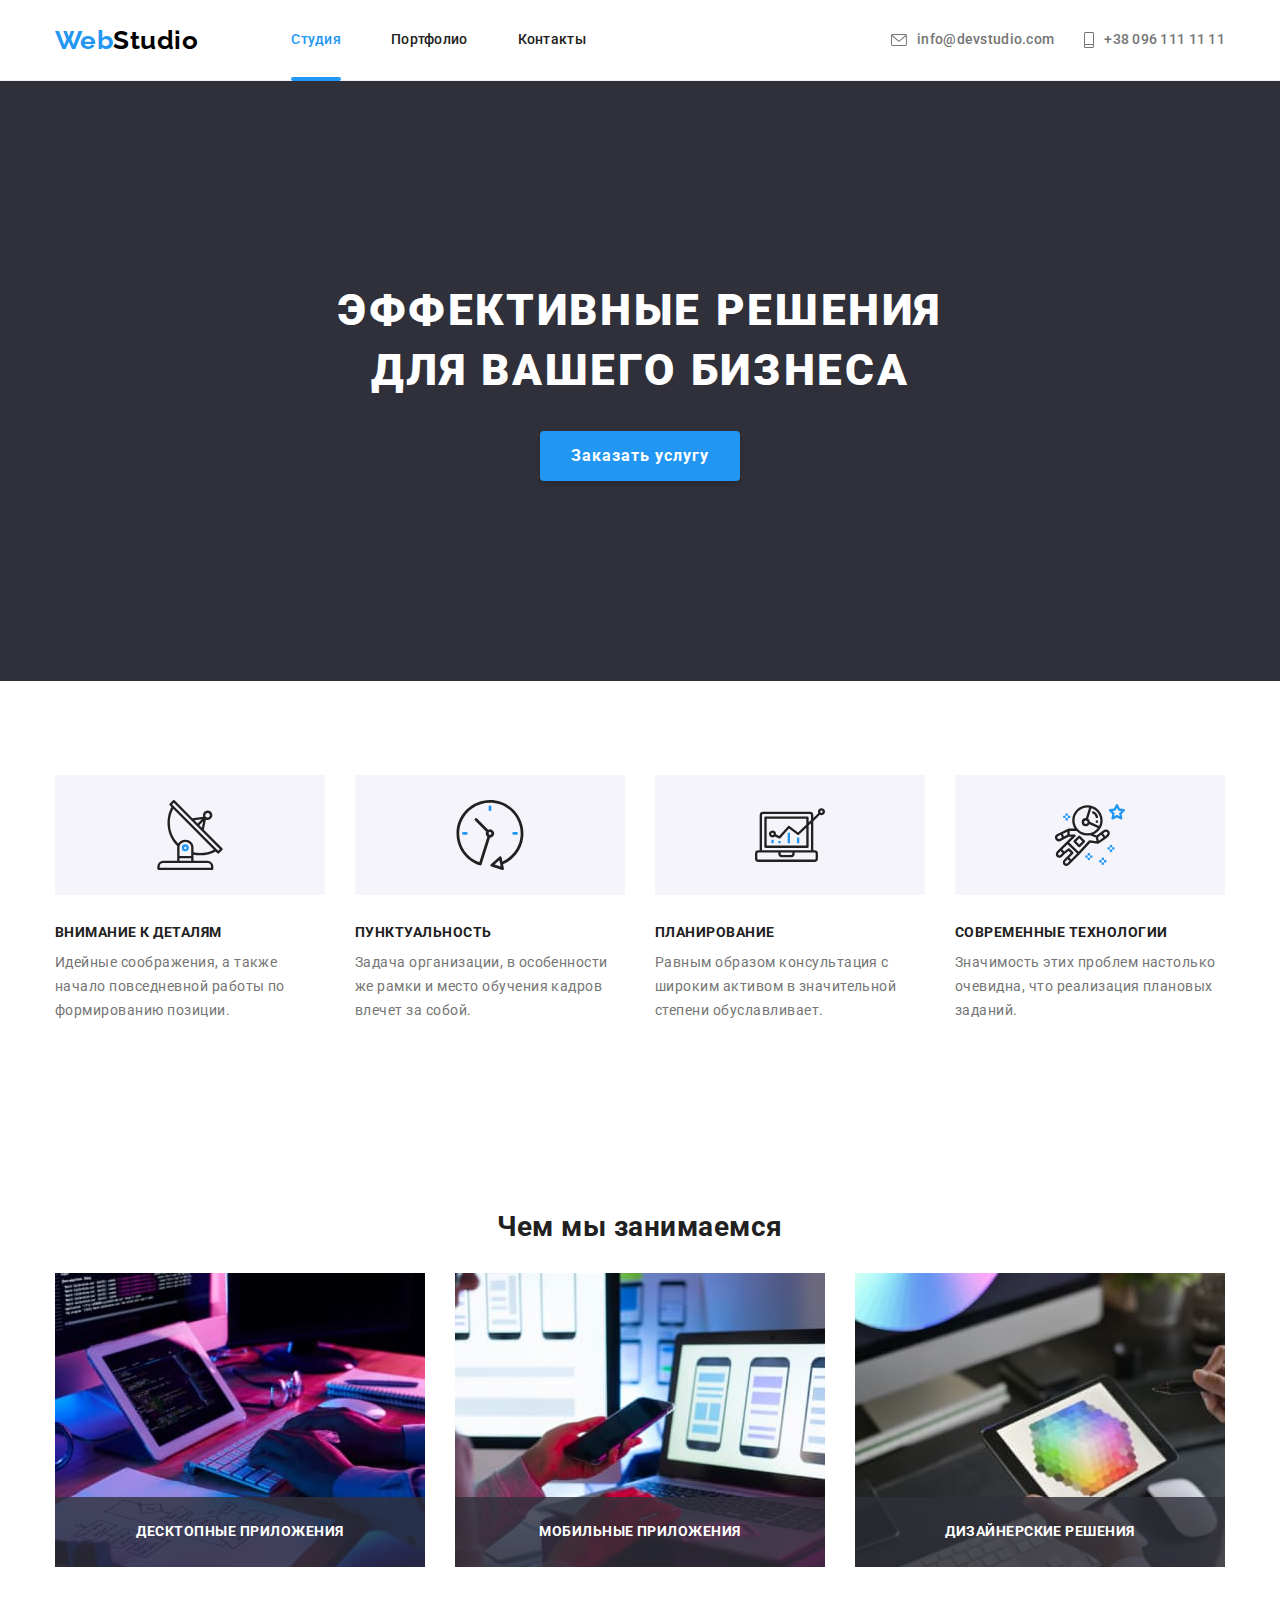
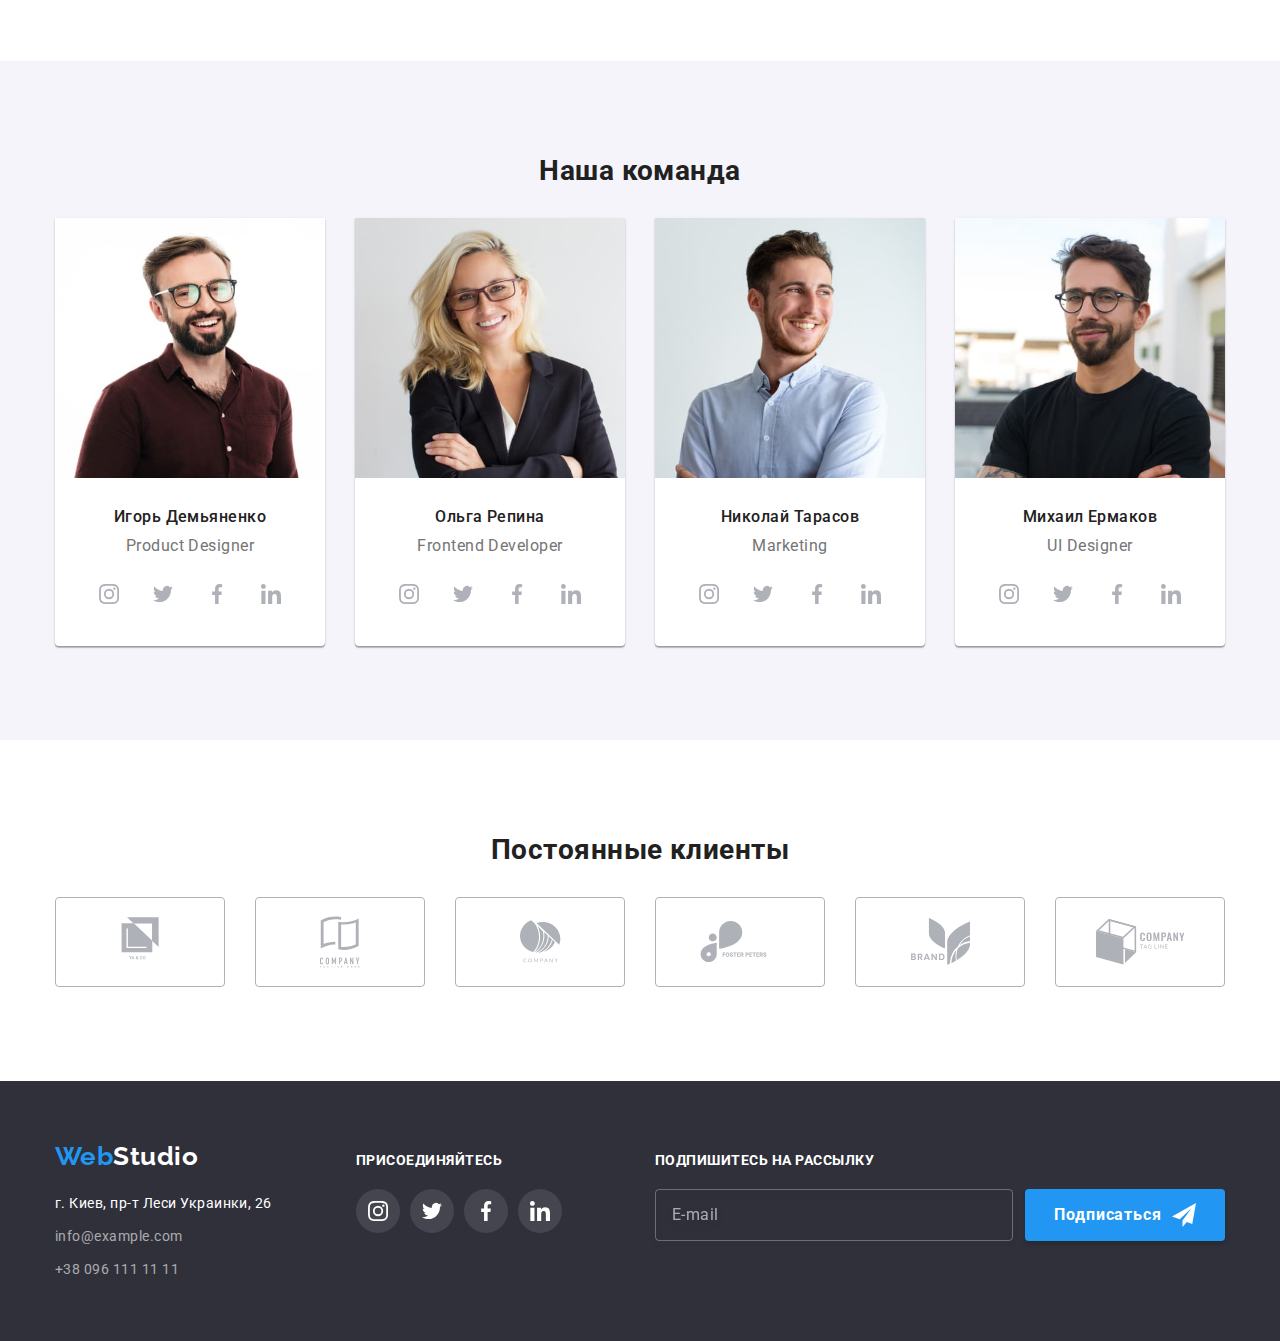
==== commit 003e8ee6: "Добавлены картинки высокой плотности для секции услуг" ====
--- a/index.html
+++ b/index.html
@@ -159,10 +159,11 @@
             <li class="services__list-item">
               <img
                 class="services-img"
-                src="./images/img.jpg"
+                src="./images/services/services-1.jpg"
+                srcset="./images/services/services-1@2x.jpg 2x"
                 width="370"
                 height="294"
-                alt="Человек печатает на клавиатуре"
+                alt="Разработчик печатает на клавиатуре"
               />
               <div class="services__label">
                 <p class="services__label-text">Десктопные приложения</p>
@@ -171,10 +172,11 @@
             <li class="services__list-item">
               <img
                 class="services-img"
-                src="./images/img2.jpg"
+                src="./images/services/services-2.jpg"
+                srcset="./images/services/services-2@2x.jpg 2x"
                 width="370"
                 height="294"
-                alt="Человек смотрит в телефон, сидя за ноутбуком"
+                alt="Разработчик смотрит в телефон, сидя за ноутбуком"
               />
               <div class="services__label">
                 <p class="services__label-text">Мобильные приложения</p>
@@ -183,10 +185,11 @@
             <li class="services__list-item">
               <img
                 class="services-img"
-                src="./images/img3.jpg"
+                src="./images/services/services-3.jpg"
+                srcset="./images/services/services-3@2x.jpg 2x"
                 width="370"
                 height="294"
-                alt="Человек рисует на планшете"
+                alt="Дизайнер рисует на планшете"
               />
               <div class="services__label">
                 <p class="services__label-text">Дизайнерские решения</p>
@@ -205,10 +208,9 @@
             <li class="team__list-item">
               <img
                 class="team__img"
-                src="images/man.jpg"
+                src="images/team/person1.jpg"
                 alt="Игорь Демьяненко"
-                width="270"
-                height="260"
+                srcset="images/team/person1@2x.jpg 2x"
               />
               <div class="team__card-content">
                 <h3 class="team__name">Игорь Демьяненко</h3>
@@ -250,10 +252,9 @@
             <li class="team__list-item">
               <img
                 class="team__img"
-                src="images/man1.jpg"
+                src="./images/team/person2.jpg"
+                srcset="./images/team/person2@2x.jpg 2x"
                 alt="Ольга Репина"
-                width="270"
-                height="260"
               />
               <div class="team__card-content">
                 <h3 class="team__name">Ольга Репина</h3>
@@ -295,10 +296,9 @@
             <li class="team__list-item">
               <img
                 class="team__img"
-                src="images/man2.jpg"
+                src="images/team/person3.jpg"
+                srcset="./images/team/person3@2x.jpg 2x"
                 alt="Николай Тарасов"
-                width="270"
-                height="260"
               />
               <div class="team__card-content">
                 <h3 class="team__name">Николай Тарасов</h3>
@@ -340,10 +340,9 @@
             <li class="team__list-item">
               <img
                 class="team__img"
-                src="images/man3.jpg"
+                src="images/team/person4.jpg"
+                srcset="./images/team/person4@2x.jpg 2x"
                 alt="Михаил Ермаков"
-                width="270"
-                height="260"
               />
               <div class="team__card-content">
                 <h3 class="team__name">Михаил Ермаков</h3>
--- a/css/main.min.css
+++ b/css/main.min.css
@@ -1,2 +1,2 @@
-body{font-family:'Roboto', sans-serif;font-weight:400;letter-spacing:0.03em;background-color:var(--primary-background-color)}body.modal-open{overflow:hidden}a{text-decoration:none}ul{padding:0;margin:0;list-style:none}h1,h2,h3,h4,h5,h6,p{margin:0}img{display:block;max-width:100%;height:auto}textarea{resize:none}.container{margin:0 auto;padding:0 15px}@media screen and (min-width: 480px){.container{width:480px}}@media screen and (min-width: 768px){.container{width:768px}}@media screen and (min-width: 1200px){.container{width:1200px}}@media screen{.page-header .container{display:-webkit-box;display:-ms-flexbox;display:flex;height:100%;-webkit-box-align:center;-ms-flex-align:center;align-items:center}}:root{--title-text-color: #212121;--primary-text-color: #757575;--white-text-color: #ffffff;--accent-color: #2196f3;--hero-background-color: #2f303a;--footer-background-color: #2f303a;--primary-background-color: #ffffff;--secondary-background-color: #f5f4fa;--border-color: #eeeeee;--icon-color: #afb1b8;--card-set-gap: 30px;--timing-function: cubic-bezier(0.4, 0, 0.2, 1)}.visually-hidden{position:absolute;width:1px;height:1px;margin:-1px;border:0;padding:0;white-space:nowrap;-webkit-clip-path:inset(100%);clip-path:inset(100%);clip:rect(0 0 0 0);overflow:hidden}.page-header{position:relative;border-bottom:1px solid var(--border-color);background-color:var(--primary-background-color)}@media screen and (max-width: 767px){.page-header{height:60px}}@media screen and (max-width: 767px){.page-header__menu{position:absolute;top:calc(100% + 1px);left:0;display:none;padding-top:60px;padding-bottom:60px;width:100%;height:393px;background-color:#fff;-webkit-box-shadow:0px 4px 8px rgba(0,0,0,0.04),0px 2px 4px rgba(0,0,0,0.08),0px 1px 3px rgba(0,0,0,0.16);box-shadow:0px 4px 8px rgba(0,0,0,0.04),0px 2px 4px rgba(0,0,0,0.08),0px 1px 3px rgba(0,0,0,0.16);-webkit-transform:translateY(100%);transform:translateY(100%)}.page-header__menu.is-open{display:block;-webkit-transform:translateY(0);transform:translateY(0);-webkit-transition:-webkit-transform 250ms var(--timing-function);transition:-webkit-transform 250ms var(--timing-function);transition:transform 250ms var(--timing-function);transition:transform 250ms var(--timing-function), -webkit-transform 250ms var(--timing-function)}}@media screen and (min-width: 768px){.page-header__menu{display:-webkit-box;display:-ms-flexbox;display:flex;-webkit-box-flex:1;-ms-flex-positive:1;flex-grow:1;-webkit-box-align:center;-ms-flex-align:center;align-items:center}}.page-header__address{margin-left:auto}@media screen and (max-width: 767px){.page-header__address{text-align:center}}@media screen and (min-width: 1200px){.page-header__address{display:-webkit-box;display:-ms-flexbox;display:flex;margin-left:auto}}.page-header__icon{margin-right:10px;fill:currentColor}.page-header__link{display:block;font-style:normal;font-weight:500;letter-spacing:0.02em;color:var(--primary-text-color);-webkit-transition:color 250ms var(--timing-function);transition:color 250ms var(--timing-function)}.page-header__link:hover,.page-header__link:focus{color:var(--accent-color)}@media screen and (max-width: 767px){.page-header__link{font-size:18px;line-height:1.16}.page-header__link:not(:last-child){margin-bottom:16px}}@media screen and (min-width: 768px) and (max-width: 1199px){.page-header__link{font-size:12px;line-height:1.16}}@media screen and (min-width: 1200px){.page-header__link{padding-top:30px;padding-bottom:30px;font-size:14px;line-height:1.14}}@media screen and (min-width: 768px) and (max-width: 1199px){.page-header__link+.page-header__link{margin-top:10px}}@media screen and (min-width: 1200px){.page-header__link+.page-header__link{margin-left:30px}}.hero{margin:0 auto;text-align:center;background-color:var(--hero-background-color);background-image:-webkit-gradient(linear, left top, left bottom, from(rgba(47,48,58,0.4)), to(rgba(47,48,58,0.4))),url(../images/hero-bg.jpg);background-image:linear-gradient(rgba(47,48,58,0.4), rgba(47,48,58,0.4)),url(../images/hero-bg.jpg);background-position:center;background-repeat:no-repeat}@media screen and (max-width: 767px){.hero{max-width:480px}}@media screen and (min-width: 768px) and (max-width: 1199px){.hero{max-width:768px}}@media screen and (max-width: 1199px){.hero{height:400px;padding-top:118px;padding-bottom:118px}}@media screen and (min-width: 1200px){.hero{max-width:1600px;height:600px;padding-top:200px;padding-bottom:200px}}.hero__title{width:360px;margin-right:auto;margin-bottom:30px;margin-left:auto;font-weight:900;letter-spacing:0.06em;text-transform:uppercase;color:var(--white-text-color)}@media screen and (max-width: 1199px){.hero__title{font-size:26px;line-height:1.62}}@media screen and (min-width: 1200px){.hero__title{width:696px;font-size:44px;line-height:1.36}}.features__icon-wrapper{display:-webkit-box;display:-ms-flexbox;display:flex;-webkit-box-pack:center;-ms-flex-pack:center;justify-content:center;-webkit-box-align:center;-ms-flex-align:center;align-items:center;height:120px;margin-bottom:30px;background-color:var(--secondary-background-color)}@media screen and (min-width: 768px){.features__list{display:-webkit-box;display:-ms-flexbox;display:flex}}@media screen and (min-width: 768px) and (max-width: 1199px){.features__list{-ms-flex-wrap:wrap;flex-wrap:wrap;margin-top:-30px;margin-left:-30px}}@media screen and (max-width: 767px){.features__list-item:not(:last-child){margin-bottom:30px}}@media screen and (min-width: 768px) and (max-width: 1199px){.features__list-item{margin-top:30px;margin-left:30px;-ms-flex-preferred-size:calc(100% / 2 - 30px);flex-basis:calc(100% / 2 - 30px)}}@media screen and (min-width: 1200px){.features__list-item{width:270px}.features__list-item+.features__list-item{margin-left:30px}}.features__title{margin-top:0;margin-bottom:10px;color:var(--title-text-color);font-weight:700;font-size:14px;line-height:1.14;text-transform:uppercase}@media screen and (max-width: 767px){.features__title{text-align:center}}.features__text{margin:0;font-size:14px;line-height:1.71;color:var(--primary-text-color)}.services{display:none}@media screen and (min-width: 1200px){.services{display:block}}.services__title{margin-bottom:30px;font-weight:700;font-size:28px;line-height:1.17;text-align:center;color:var(--title-text-color)}.services__list{display:-webkit-box;display:-ms-flexbox;display:flex;-webkit-box-pack:justify;-ms-flex-pack:justify;justify-content:space-between}.services__list-item{position:relative}.services__label{position:absolute;bottom:0;width:100%;height:70px;background-color:rgba(47,48,58,0.8)}.services__label-text{padding-top:27px;padding-bottom:27px;text-align:center;color:var(--white-text-color);font-weight:700;font-size:14px;line-height:1.14;text-transform:uppercase}.team{background-color:var(--secondary-background-color)}.team__title{margin-bottom:30px;font-weight:700;font-size:28px;line-height:1.17;text-align:center;color:var(--title-text-color)}@media screen and (min-width: 768px){.team__list{display:-webkit-box;display:-ms-flexbox;display:flex}}@media screen and (min-width: 768px) and (max-width: 1199px){.team__list{-ms-flex-wrap:wrap;flex-wrap:wrap;margin-top:-30px;margin-left:-30px}}.team__list-item{border-bottom-left-radius:4px;border-bottom-right-radius:4px;-webkit-box-shadow:0px 1px 3px rgba(0,0,0,0.12),0px 1px 1px rgba(0,0,0,0.14),0px 2px 1px rgba(0,0,0,0.2);box-shadow:0px 1px 3px rgba(0,0,0,0.12),0px 1px 1px rgba(0,0,0,0.14),0px 2px 1px rgba(0,0,0,0.2);background-color:var(--primary-background-color)}@media screen and (max-width: 767px){.team__list-item:not(:last-child){margin-bottom:30px}}@media screen and (min-width: 768px) and (max-width: 1199px){.team__list-item{margin-top:30px;margin-left:30px;-ms-flex-preferred-size:calc(100% / 2 - 30px);flex-basis:calc(100% / 2 - 30px)}}@media screen and (min-width: 1200px){.team__list-item:not(:last-child){margin-right:30px}}.team__card-content{padding-top:30px}@media screen and (max-width: 1199px){.team__card-content{padding-bottom:24px}}@media screen and (min-width: 1200px){.team__card-content{padding-bottom:30px}}.team__name{font-weight:500;font-size:16px;line-height:1.18;text-align:center;color:var(--title-text-color);margin-bottom:10px}.team__profession{font-weight:500;font-size:16px;line-height:1.18;text-align:center;color:var(--title-text-color);margin-top:0;margin-bottom:16px;font-weight:400;color:var(--primary-text-color)}.team__social{display:-webkit-box;display:-ms-flexbox;display:flex;-webkit-box-pack:center;-ms-flex-pack:center;justify-content:center}.team__social-item:not(:last-child){margin-right:10px}.team__social-link{display:-webkit-inline-box;display:-ms-inline-flexbox;display:inline-flex;-webkit-box-pack:center;-ms-flex-pack:center;justify-content:center;-webkit-box-align:center;-ms-flex-align:center;align-items:center;width:44px;height:44px;border-radius:50%;color:var(--icon-color);-webkit-transition:color 250ms var(--timing-function),background-color 250ms var(--timing-function);transition:color 250ms var(--timing-function),background-color 250ms var(--timing-function)}.team__social-link:hover,.team__social-link:focus{background-color:var(--accent-color);color:var(--white-text-color)}.team__social-icon{fill:currentColor}.clients__title{margin-bottom:30px;font-weight:700;font-size:28px;line-height:1.17;text-align:center;color:var(--title-text-color)}.clients__list{display:-webkit-box;display:-ms-flexbox;display:flex;-webkit-box-pack:justify;-ms-flex-pack:justify;justify-content:space-between}@media screen and (max-width: 1199px){.clients__list{-ms-flex-wrap:wrap;flex-wrap:wrap}}@media screen and (max-width: 767px){.clients__list-item:nth-child(-n+4){margin-bottom:30px}}@media screen and (min-width: 768px) and (max-width: 1199px){.clients__list-item:nth-child(-n+3){margin-bottom:30px}}.clients__link{display:-webkit-box;display:-ms-flexbox;display:flex;-webkit-box-pack:center;-ms-flex-pack:center;justify-content:center;-webkit-box-align:center;-ms-flex-align:center;align-items:center;height:90px;border:1px solid var(--icon-color);border-radius:4px;color:var(--icon-color);-webkit-transition:color 250ms var(--timing-function),border-color 250ms var(--timing-function);transition:color 250ms var(--timing-function),border-color 250ms var(--timing-function)}.clients__link:hover,.clients__link:focus{color:var(--accent-color);border-color:var(--accent-color)}@media screen and (max-width: 767px){.clients__link{width:210px}}@media screen and (min-width: 768px) and (max-width: 1199px){.clients__link{width:226px}}@media screen and (min-width: 1200px){.clients__link{width:170px}}.clients__icon{fill:currentColor}.section{padding-top:60px;padding-bottom:60px}@media screen and (min-width: 1200px){.section{padding-top:94px;padding-bottom:94px}}.backdrop{-webkit-perspective:500px;perspective:500px;position:fixed;top:0;left:0;display:-webkit-box;display:-ms-flexbox;display:flex;-webkit-box-pack:center;-ms-flex-pack:center;justify-content:center;-webkit-box-align:center;-ms-flex-align:center;align-items:center;width:100%;height:100%;overflow-y:scroll;background-color:rgba(0,0,0,0.2);opacity:1;-webkit-transition:opacity 250ms var(--timing-function);transition:opacity 250ms var(--timing-function)}.backdrop.is-hidden{opacity:0;pointer-events:none}.button{display:block;min-width:200px;min-height:50px;padding:10px 0;margin-left:auto;margin-right:auto;border:none;border-radius:4px;font-weight:700;font-size:16px;line-height:1.87;letter-spacing:0.06em;background-color:var(--accent-color);color:var(--white-text-color);cursor:pointer;-webkit-box-shadow:0px 4px 4px rgba(0,0,0,0.15);box-shadow:0px 4px 4px rgba(0,0,0,0.15);-webkit-transition:color 250ms var(--timing-function);transition:color 250ms var(--timing-function)}.close-button{position:absolute;top:8px;right:8px;display:-webkit-box;display:-ms-flexbox;display:flex;-webkit-box-pack:center;-ms-flex-pack:center;justify-content:center;-webkit-box-align:center;-ms-flex-align:center;align-items:center;width:30px;height:30px;padding:0;border:1px solid rgba(0,0,0,0.1);border-radius:50%;cursor:pointer;background-color:var(--primary-background-color);fill:currentColor;-webkit-transition:color 250ms var(--timing-function);transition:color 250ms var(--timing-function)}.close-button:hover,.close-button:focus{color:var(--accent-color)}.menu-button{display:-webkit-inline-box;display:-ms-inline-flexbox;display:inline-flex;padding:0;margin-left:auto;border:none;background-color:transparent}@media screen and (min-width: 768px){.menu-button{display:none}}.menu-button .menu-button__icon-close{display:none}.menu-button.is-open .menu-button__icon-close{display:block}.menu-button .menu-button__icon-menu{display:block}.menu-button.is-open .menu-button__icon-menu{display:none}@media screen and (max-width: 767px){.site-nav__list{margin-left:auto;margin-right:auto;margin-bottom:60px;text-align:center}}@media screen and (min-width: 768px){.site-nav__list{display:-webkit-box;display:-ms-flexbox;display:flex}}@media screen and (min-width: 768px){.site-nav__item+.site-nav__item{margin-left:50px}}@media screen and (max-width: 767px){.site-nav__item:not(:last-child){margin-bottom:40px}}.site-nav__link{display:inline-block;font-weight:500;letter-spacing:0.02em;color:var(--title-text-color);-webkit-transition:color 250ms var(--timing-function);transition:color 250ms var(--timing-function)}.site-nav__link:hover,.site-nav__link:focus{color:var(--accent-color)}.site-nav__link--current{position:relative;color:var(--accent-color)}@media screen and (max-width: 767px){.site-nav__link{font-size:18px;line-height:1.16}}@media screen and (min-width: 768px){.site-nav__link{padding-top:32px;padding-bottom:32px;font-size:14px;line-height:1.14}}.site-nav__link--current::after{width:100%;height:4px;border-radius:4px;background-color:var(--accent-color)}@media screen and (max-width: 767px){.site-nav__link--current::after{content:"";display:block;position:static;margin-top:8px}}@media screen and (min-width: 768px){.site-nav__link--current::after{content:"";display:block;position:absolute;left:0;bottom:-1px}}.logo{font-family:'Raleway', sans-serif;font-weight:700;font-size:24px;line-height:1.16}.logo--page-header{color:#000}@media screen and (min-width: 768px) and (max-width: 1199px){.logo--page-header{margin-right:88px}}@media screen and (min-width: 1200px){.logo--page-header{margin-right:93px}}.logo--page-footer{color:#fff}.logo__segment{color:var(--accent-color)}.modal{position:relative;margin:auto;padding:40px;border-radius:4px;background-color:var(--primary-background-color);-webkit-box-shadow:0px 1px 3px rgba(0,0,0,0.12),0px 1px 1px rgba(0,0,0,0.14),0px 2px 1px rgba(0,0,0,0.2);box-shadow:0px 1px 3px rgba(0,0,0,0.12),0px 1px 1px rgba(0,0,0,0.14),0px 2px 1px rgba(0,0,0,0.2);-webkit-transition:-webkit-transform 250ms var(--timing-function);transition:-webkit-transform 250ms var(--timing-function);transition:transform 250ms var(--timing-function);transition:transform 250ms var(--timing-function), -webkit-transform 250ms var(--timing-function)}@media screen and (max-width: 1199px){.modal{width:450px;max-height:609px}}@media screen and (min-width: 1200px){.modal{width:528px;height:581px}}.backdrop.is-hidden .modal{-webkit-transform:scale(0) rotateX(-180deg);transform:scale(0) rotateX(-180deg)}.modal__title{display:block;margin-bottom:12px;color:var(--title-text-color);font-size:20px}@media screen and (max-width: 1199px){.modal__title{text-align:center;line-height:1.5}}@media screen and (min-width: 1200px){.modal__title{line-height:1.15}}.modal__form-field{position:relative;display:-webkit-box;display:-ms-flexbox;display:flex;-webkit-box-orient:vertical;-webkit-box-direction:normal;-ms-flex-direction:column;flex-direction:column;margin-bottom:10px}.modal__form-label{margin-bottom:4px;font-size:12px;line-height:1.16;letter-spacing:0.01em;color:var(--primary-text-color)}.modal__form-textarea{margin-bottom:20px}.modal__form-input,.modal__form-textarea{padding-top:12px;padding-bottom:12px;padding-left:42px;outline:none;border:1px solid rgba(33,33,33,0.2);border-radius:4px;font-size:14px;-webkit-transition:border-color 250ms var(--timing-function);transition:border-color 250ms var(--timing-function)}.modal__form-input:focus,.modal__form-textarea:focus{border-color:var(--accent-color)}.modal__form-textarea{height:120px;padding-top:12px;padding-right:16px;padding-bottom:12px;padding-left:16px}.modal__form-textarea::-webkit-input-placeholder{font-size:12px;line-height:1.16;letter-spacing:0.01em;color:rgba(117,117,117,0.5)}.modal__form-textarea:-ms-input-placeholder{font-size:12px;line-height:1.16;letter-spacing:0.01em;color:rgba(117,117,117,0.5)}.modal__form-textarea::-ms-input-placeholder{font-size:12px;line-height:1.16;letter-spacing:0.01em;color:rgba(117,117,117,0.5)}.modal__form-textarea::placeholder{font-size:12px;line-height:1.16;letter-spacing:0.01em;color:rgba(117,117,117,0.5)}.modal__input-icon{position:absolute;left:12px;bottom:11px;fill:currentColor;-webkit-transition:color 250ms var(--timing-function);transition:color 250ms var(--timing-function)}.modal__form-input:hover+.modal__input-icon,.modal__form-input:focus+.modal__input-icon{color:var(--accent-color)}.modal__form-checkbox{display:-webkit-box;display:-ms-flexbox;display:flex;-webkit-box-pack:center;-ms-flex-pack:center;justify-content:center;-webkit-box-align:center;-ms-flex-align:center;align-items:center;margin-bottom:30px}.modal__form-checkbox-label{display:-webkit-box;display:-ms-flexbox;display:flex;-webkit-box-align:center;-ms-flex-align:center;align-items:center;letter-spacing:0.03em;color:var(--primary-text-color)}@media screen and (max-width: 1199px){.modal__form-checkbox-label{font-size:12px;line-height:1.16}}@media screen and (min-width: 1200px){.modal__form-checkbox-label{font-size:14px;line-height:1.71}}.modal__check-icon{color:var(--white-text-color);margin-right:8px;border:2px solid var(--title-text-color);border-radius:2px;fill:currentColor;-webkit-transition:background-color 250ms var(--timing-function),border-color 250ms var(--timing-function);transition:background-color 250ms var(--timing-function),border-color 250ms var(--timing-function)}.modal__form-checkbox-input:checked+.modal__check-icon{border:none;background-color:var(--accent-color)}.modal__agreement-link{text-decoration:underline;text-decoration-skip-ink:none;color:var(--accent-color)}
+body{font-family:'Roboto', sans-serif;font-weight:400;letter-spacing:0.03em;background-color:var(--primary-background-color)}body.modal-open{overflow:hidden}a{text-decoration:none}ul{padding:0;margin:0;list-style:none}h1,h2,h3,h4,h5,h6,p{margin:0}img{display:block;max-width:100%;height:auto}textarea{resize:none}.container{margin:0 auto;padding:0 15px}@media screen and (min-width: 480px){.container{width:480px}}@media screen and (min-width: 768px){.container{width:768px}}@media screen and (min-width: 1200px){.container{width:1200px}}@media screen{.page-header .container{display:-webkit-box;display:-ms-flexbox;display:flex;height:100%;-webkit-box-align:center;-ms-flex-align:center;align-items:center}}@media screen and (min-width: 768px){.page-footer .container{display:-webkit-box;display:-ms-flexbox;display:flex}}@media screen and (min-width: 768px) and (max-width: 1199px){.page-footer .container{-ms-flex-wrap:wrap;flex-wrap:wrap;-ms-flex-pack:distribute;justify-content:space-around}}@media screen and (min-width: 1200px){.page-footer .container{-webkit-box-align:baseline;-ms-flex-align:baseline;align-items:baseline}}:root{--title-text-color: #212121;--primary-text-color: #757575;--white-text-color: #ffffff;--accent-color: #2196f3;--hero-background-color: #2f303a;--footer-background-color: #2f303a;--primary-background-color: #ffffff;--secondary-background-color: #f5f4fa;--border-color: #eeeeee;--icon-color: #afb1b8;--card-set-gap: 30px;--timing-function: cubic-bezier(0.4, 0, 0.2, 1)}.visually-hidden{position:absolute;width:1px;height:1px;margin:-1px;border:0;padding:0;white-space:nowrap;-webkit-clip-path:inset(100%);clip-path:inset(100%);clip:rect(0 0 0 0);overflow:hidden}.page-header{position:relative;border-bottom:1px solid var(--border-color);background-color:var(--primary-background-color)}@media screen and (max-width: 767px){.page-header{height:60px}}@media screen and (max-width: 767px){.page-header__menu{position:absolute;top:calc(100% + 1px);left:0;z-index:999;opacity:0;visibility:hidden;pointer-events:none;padding-top:60px;padding-bottom:60px;width:100%;height:393px;background-color:#fff;-webkit-box-shadow:0px 4px 8px rgba(0,0,0,0.04),0px 2px 4px rgba(0,0,0,0.08),0px 1px 3px rgba(0,0,0,0.16);box-shadow:0px 4px 8px rgba(0,0,0,0.04),0px 2px 4px rgba(0,0,0,0.08),0px 1px 3px rgba(0,0,0,0.16);-webkit-transition:opacity 250ms var(--timing-function),visibility 250ms var(--timing-function);transition:opacity 250ms var(--timing-function),visibility 250ms var(--timing-function)}.page-header__menu.is-open{opacity:1;visibility:visible;pointer-events:auto}}@media screen and (min-width: 768px){.page-header__menu{display:-webkit-box;display:-ms-flexbox;display:flex;-webkit-box-flex:1;-ms-flex-positive:1;flex-grow:1;-webkit-box-align:center;-ms-flex-align:center;align-items:center}}@media screen and (max-width: 767px){.page-header__address{text-align:center}}@media screen and (min-width: 768px){.page-header__address{margin-left:auto}}@media screen and (min-width: 1200px){.page-header__address{display:-webkit-box;display:-ms-flexbox;display:flex;-webkit-box-align:center;-ms-flex-align:center;align-items:center}}.page-header__icon{margin-right:10px;fill:currentColor}.page-header__link{display:block;font-style:normal;font-weight:500;letter-spacing:0.02em;color:var(--primary-text-color);-webkit-transition:color 250ms var(--timing-function);transition:color 250ms var(--timing-function)}.page-header__link:hover,.page-header__link:focus{color:var(--accent-color)}@media screen and (max-width: 767px){.page-header__link{font-size:18px;line-height:1.16}.page-header__link:not(:last-child){margin-bottom:16px}}@media screen and (min-width: 768px){.page-header__link{display:-webkit-box;display:-ms-flexbox;display:flex;-webkit-box-align:center;-ms-flex-align:center;align-items:center}}@media screen and (min-width: 768px) and (max-width: 1199px){.page-header__link{font-size:12px;line-height:1.16}}@media screen and (min-width: 1200px){.page-header__link{padding-top:30px;padding-bottom:30px;font-size:14px;line-height:1.14}}@media screen and (min-width: 768px) and (max-width: 1199px){.page-header__link+.page-header__link{margin-top:10px}}@media screen and (min-width: 1200px){.page-header__link+.page-header__link{margin-left:30px}}.hero{height:400px;padding-top:118px;padding-bottom:118px;margin:0 auto;text-align:center;background-color:var(--hero-background-color);background-image:-webkit-gradient(linear, left top, left bottom, from(rgba(47,48,58,0.4)), to(rgba(47,48,58,0.4))),url(../../images/hero/hero-mob.jpg);background-image:linear-gradient(rgba(47,48,58,0.4), rgba(47,48,58,0.4)),url(../../images/hero/hero-mob.jpg);background-position:center;background-repeat:no-repeat;background-size:cover}@media screen and (min-width: 1200px){.hero{max-width:1600px;height:600px;padding-top:200px;padding-bottom:200px}}@media screen and (min-device-pixel-ratio: 2), screen and (-webkit-min-device-pixel-ratio: 2), screen and (min-resolution: 192dpi), screen and (min-resolution: 2dppx){.hero{background-image:-webkit-gradient(linear, left top, left bottom, from(rgba(47,48,58,0.4)), to(rgba(47,48,58,0.4))),url(../../images/hero/hero-mob@2x.jpg);background-image:linear-gradient(rgba(47,48,58,0.4), rgba(47,48,58,0.4)),url(../../images/hero/hero-mob@2x.jpg)}}@media screen and (min-width: 481px) and (max-width: 768px){.hero{background-image:-webkit-gradient(linear, left top, left bottom, from(rgba(47,48,58,0.4)), to(rgba(47,48,58,0.4))),url(../../images/hero/hero-tablet.jpg);background-image:linear-gradient(rgba(47,48,58,0.4), rgba(47,48,58,0.4)),url(../../images/hero/hero-tablet.jpg)}}@media screen and (min-width: 481px) and (max-width: 768px) and (min-device-pixel-ratio: 2), screen and (min-width: 481px) and (max-width: 768px) and (-webkit-min-device-pixel-ratio: 2), screen and (min-width: 481px) and (max-width: 768px) and (min-resolution: 192dpi), screen and (min-width: 481px) and (max-width: 768px) and (min-resolution: 2dppx){.hero{background-image:-webkit-gradient(linear, left top, left bottom, from(rgba(47,48,58,0.4)), to(rgba(47,48,58,0.4))),url(../../images/hero/hero-tablet@2x.jpg);background-image:linear-gradient(rgba(47,48,58,0.4), rgba(47,48,58,0.4)),url(../../images/hero/hero-tablet@2x.jpg)}}@media screen and (min-width: 769px){.hero{max-width:1600px;background-image:-webkit-gradient(linear, left top, left bottom, from(rgba(47,48,58,0.4)), to(rgba(47,48,58,0.4))),url(../../images/hero/hero-desktop.jpg);background-image:linear-gradient(rgba(47,48,58,0.4), rgba(47,48,58,0.4)),url(../../images/hero/hero-desktop.jpg)}}@media screen and (min-width: 769px) and (min-device-pixel-ratio: 2), screen and (min-width: 769px) and (-webkit-min-device-pixel-ratio: 2), screen and (min-width: 769px) and (min-resolution: 192dpi), screen and (min-width: 769px) and (min-resolution: 2dppx){.hero{background-image:-webkit-gradient(linear, left top, left bottom, from(rgba(47,48,58,0.4)), to(rgba(47,48,58,0.4))),url(../../images/hero/hero-desktop@2x.jpg);background-image:linear-gradient(rgba(47,48,58,0.4), rgba(47,48,58,0.4)),url(../../images/hero/hero-desktop@2x.jpg)}}.hero__title{margin-right:auto;margin-bottom:30px;margin-left:auto;font-weight:900;letter-spacing:0.06em;text-transform:uppercase;color:var(--white-text-color)}@media screen and (max-width: 1199px){.hero__title{max-width:360px;font-size:26px;line-height:1.62}}@media screen and (min-width: 1200px){.hero__title{max-width:696px;font-size:44px;line-height:1.36}}.features__icon-wrapper{display:-webkit-box;display:-ms-flexbox;display:flex;-webkit-box-pack:center;-ms-flex-pack:center;justify-content:center;-webkit-box-align:center;-ms-flex-align:center;align-items:center;height:120px;margin-bottom:30px;background-color:var(--secondary-background-color)}@media screen and (min-width: 768px){.features__list{display:-webkit-box;display:-ms-flexbox;display:flex}}@media screen and (min-width: 768px) and (max-width: 1199px){.features__list{-ms-flex-wrap:wrap;flex-wrap:wrap;margin-top:calc(-1 * var(--card-set-gap));margin-left:calc(-1 * var(--card-set-gap))}}@media screen and (max-width: 767px){.features__list-item:not(:last-child){margin-bottom:30px}}@media screen and (min-width: 768px) and (max-width: 1199px){.features__list-item{margin-top:var(--card-set-gap);margin-left:var(--card-set-gap);-ms-flex-preferred-size:calc(100% / 2 - var(--card-set-gap));flex-basis:calc(100% / 2 - var(--card-set-gap))}}@media screen and (min-width: 1200px){.features__list-item{width:270px}.features__list-item+.features__list-item{margin-left:30px}}.features__title{margin-top:0;margin-bottom:10px;color:var(--title-text-color);font-weight:700;font-size:14px;line-height:1.14;text-transform:uppercase}@media screen and (max-width: 767px){.features__title{text-align:center}}.features__text{margin:0;font-size:14px;line-height:1.71;color:var(--primary-text-color)}.services{display:none}@media screen and (min-width: 1200px){.services{display:block}}.services__title{margin-bottom:30px;font-weight:700;font-size:28px;line-height:1.17;text-align:center;color:var(--title-text-color)}.services__list{display:-webkit-box;display:-ms-flexbox;display:flex;-webkit-box-pack:justify;-ms-flex-pack:justify;justify-content:space-between}.services__list-item{position:relative}.services__label{position:absolute;bottom:0;width:100%;height:70px;background-color:rgba(47,48,58,0.8)}.services__label-text{padding-top:27px;padding-bottom:27px;text-align:center;color:var(--white-text-color);font-weight:700;font-size:14px;line-height:1.14;text-transform:uppercase}.team{background-color:var(--secondary-background-color)}.team__title{margin-bottom:30px;font-weight:700;font-size:28px;line-height:1.17;text-align:center;color:var(--title-text-color)}@media screen and (min-width: 768px){.team__list{display:-webkit-box;display:-ms-flexbox;display:flex}}@media screen and (min-width: 768px) and (max-width: 1199px){.team__list{-ms-flex-wrap:wrap;flex-wrap:wrap;margin-top:-30px;margin-left:-30px}}.team__list-item{border-bottom-left-radius:4px;border-bottom-right-radius:4px;-webkit-box-shadow:0px 1px 3px rgba(0,0,0,0.12),0px 1px 1px rgba(0,0,0,0.14),0px 2px 1px rgba(0,0,0,0.2);box-shadow:0px 1px 3px rgba(0,0,0,0.12),0px 1px 1px rgba(0,0,0,0.14),0px 2px 1px rgba(0,0,0,0.2);background-color:var(--primary-background-color)}@media screen and (max-width: 767px){.team__list-item:not(:last-child){margin-bottom:30px}}@media screen and (min-width: 768px) and (max-width: 1199px){.team__list-item{margin-top:30px;margin-left:30px;-ms-flex-preferred-size:calc(100% / 2 - 30px);flex-basis:calc(100% / 2 - 30px)}}@media screen and (min-width: 1200px){.team__list-item:not(:last-child){margin-right:30px}}.team__img{width:450px;height:460px}@media screen and (min-width: 768px) and (max-width: 1199px){.team__img{width:354px;height:374px}}@media screen and (min-width: 1200px){.team__img{width:270px;height:260px}}.team__card-content{padding-top:30px}@media screen and (max-width: 1199px){.team__card-content{padding-bottom:24px}}@media screen and (min-width: 1200px){.team__card-content{padding-bottom:30px}}.team__name{font-weight:500;font-size:16px;line-height:1.18;text-align:center;color:var(--title-text-color);margin-bottom:10px}.team__profession{font-weight:500;font-size:16px;line-height:1.18;text-align:center;color:var(--title-text-color);margin-top:0;margin-bottom:16px;font-weight:400;color:var(--primary-text-color)}.team__social{display:-webkit-box;display:-ms-flexbox;display:flex;-webkit-box-pack:center;-ms-flex-pack:center;justify-content:center}.team__social-item:not(:last-child){margin-right:10px}.team__social-link{display:-webkit-inline-box;display:-ms-inline-flexbox;display:inline-flex;-webkit-box-pack:center;-ms-flex-pack:center;justify-content:center;-webkit-box-align:center;-ms-flex-align:center;align-items:center;width:44px;height:44px;border-radius:50%;color:var(--icon-color);-webkit-transition:color 250ms var(--timing-function),background-color 250ms var(--timing-function);transition:color 250ms var(--timing-function),background-color 250ms var(--timing-function)}.team__social-link:hover,.team__social-link:focus{background-color:var(--accent-color);color:var(--white-text-color)}.team__social-icon{fill:currentColor}.clients__title{margin-bottom:30px;font-weight:700;font-size:28px;line-height:1.17;text-align:center;color:var(--title-text-color)}.clients__list{display:-webkit-box;display:-ms-flexbox;display:flex}@media screen and (max-width: 1199px){.clients__list{-ms-flex-wrap:wrap;flex-wrap:wrap;margin-top:calc(-1 * var(--card-set-gap));margin-left:calc(-1 * var(--card-set-gap))}}.clients__list-item{width:100%}@media screen and (max-width: 767px){.clients__list-item{width:calc(100% / 2 - var(--card-set-gap))}}@media screen and (max-width: 1199px){.clients__list-item{margin-top:var(--card-set-gap);margin-left:var(--card-set-gap)}}@media screen and (min-width: 768px) and (max-width: 1199px){.clients__list-item{width:calc(100% / 3 - var(--card-set-gap))}}@media screen and (min-width: 1200px){.clients__list-item:not(:last-child){margin-right:var(--card-set-gap)}}.clients__link{display:-webkit-box;display:-ms-flexbox;display:flex;-webkit-box-pack:center;-ms-flex-pack:center;justify-content:center;-webkit-box-align:center;-ms-flex-align:center;align-items:center;height:90px;border:1px solid var(--icon-color);border-radius:4px;color:var(--icon-color);-webkit-transition:color 250ms var(--timing-function),border-color 250ms var(--timing-function);transition:color 250ms var(--timing-function),border-color 250ms var(--timing-function)}.clients__link:hover,.clients__link:focus{color:var(--accent-color);border-color:var(--accent-color)}.clients__icon{fill:currentColor}.page-footer{padding-top:60px;padding-bottom:60px;background-color:var(--footer-background-color)}@media screen and (max-width: 1199px){.page-footer{text-align:center}}.page-footer__title{display:inline-block;margin-bottom:20px;color:var(--white-text-color);font-weight:700;font-size:14px;line-height:1.14;text-transform:uppercase}.section{padding-top:60px;padding-bottom:60px}@media screen and (min-width: 1200px){.section{padding-top:94px;padding-bottom:94px}}.backdrop{-webkit-perspective:500px;perspective:500px;position:fixed;top:0;left:0;display:-webkit-box;display:-ms-flexbox;display:flex;-webkit-box-pack:center;-ms-flex-pack:center;justify-content:center;-webkit-box-align:center;-ms-flex-align:center;align-items:center;width:100%;height:100%;overflow-y:scroll;background-color:rgba(0,0,0,0.2);opacity:1;-webkit-transition:opacity 250ms var(--timing-function);transition:opacity 250ms var(--timing-function)}.backdrop.is-hidden{opacity:0;pointer-events:none}.button{display:block;min-width:200px;min-height:50px;padding:10px 0;margin-left:auto;margin-right:auto;border:none;border-radius:4px;font-weight:700;font-size:16px;line-height:1.87;letter-spacing:0.06em;background-color:var(--accent-color);color:var(--white-text-color);cursor:pointer;-webkit-box-shadow:0px 4px 4px rgba(0,0,0,0.15);box-shadow:0px 4px 4px rgba(0,0,0,0.15);-webkit-transition:color 250ms var(--timing-function);transition:color 250ms var(--timing-function)}.close-button{position:absolute;top:8px;right:8px;display:-webkit-box;display:-ms-flexbox;display:flex;-webkit-box-pack:center;-ms-flex-pack:center;justify-content:center;-webkit-box-align:center;-ms-flex-align:center;align-items:center;width:30px;height:30px;padding:0;border:1px solid rgba(0,0,0,0.1);border-radius:50%;cursor:pointer;background-color:var(--primary-background-color);fill:currentColor;-webkit-transition:color 250ms var(--timing-function);transition:color 250ms var(--timing-function)}.close-button:hover,.close-button:focus{color:var(--accent-color)}.menu-button{display:-webkit-inline-box;display:-ms-inline-flexbox;display:inline-flex;padding:0;margin-left:auto;border:none;background-color:transparent;-webkit-transition:color 250ms var(--timing-function);transition:color 250ms var(--timing-function)}@media screen and (min-width: 768px){.menu-button{display:none}}.menu-button:hover,.menu-button:focus{color:var(--accent-color)}.menu-button__icon-close{fill:currentColor}.menu-button .menu-button__icon-close{display:none}.menu-button.is-open .menu-button__icon-close{display:block}.menu-button__icon-menu{fill:currentColor}.menu-button .menu-button__icon-menu{display:block}.menu-button.is-open .menu-button__icon-menu{display:none}@media screen and (max-width: 767px){.site-nav__list{margin-left:auto;margin-right:auto;margin-bottom:60px;text-align:center}}@media screen and (min-width: 768px){.site-nav__list{display:-webkit-box;display:-ms-flexbox;display:flex}}@media screen and (min-width: 768px){.site-nav__item+.site-nav__item{margin-left:50px}}@media screen and (max-width: 767px){.site-nav__item:not(:last-child){margin-bottom:40px}}.site-nav__link{display:inline-block;font-weight:500;letter-spacing:0.02em;color:var(--title-text-color);-webkit-transition:color 250ms var(--timing-function);transition:color 250ms var(--timing-function)}.site-nav__link:hover,.site-nav__link:focus{color:var(--accent-color)}.site-nav__link--current{position:relative;color:var(--accent-color)}@media screen and (max-width: 767px){.site-nav__link{font-size:18px;line-height:1.16}}@media screen and (min-width: 768px){.site-nav__link{padding-top:32px;padding-bottom:32px;font-size:14px;line-height:1.14}}.site-nav__link--current::after{width:100%;height:4px;border-radius:4px;background-color:var(--accent-color)}@media screen and (max-width: 767px){.site-nav__link--current::after{content:"";display:block;position:static;margin-top:8px}}@media screen and (min-width: 768px){.site-nav__link--current::after{content:"";display:block;position:absolute;left:0;bottom:-1px}}.logo{display:inline-block;font-family:'Raleway', sans-serif;font-weight:700}@media screen and (max-width: 1199px){.logo{font-size:24px;line-height:1.16}}@media screen and (min-width: 1200px){.logo{font-size:26px;line-height:1.19}}.logo--page-header{color:#000}@media screen and (min-width: 768px) and (max-width: 1199px){.logo--page-header{margin-right:88px}}@media screen and (min-width: 1200px){.logo--page-header{margin-right:93px}}.logo--page-footer{margin-bottom:20px;color:#fff}.logo__segment{color:var(--accent-color)}.modal{position:relative;margin:auto;padding:40px;border-radius:4px;background-color:var(--primary-background-color);-webkit-box-shadow:0px 1px 3px rgba(0,0,0,0.12),0px 1px 1px rgba(0,0,0,0.14),0px 2px 1px rgba(0,0,0,0.2);box-shadow:0px 1px 3px rgba(0,0,0,0.12),0px 1px 1px rgba(0,0,0,0.14),0px 2px 1px rgba(0,0,0,0.2);-webkit-transition:-webkit-transform 250ms var(--timing-function);transition:-webkit-transform 250ms var(--timing-function);transition:transform 250ms var(--timing-function);transition:transform 250ms var(--timing-function), -webkit-transform 250ms var(--timing-function)}@media screen and (max-width: 1199px){.modal{width:450px;max-height:609px}}@media screen and (min-width: 1200px){.modal{width:528px;height:581px}}.backdrop.is-hidden .modal{-webkit-transform:scale(0) rotateX(-180deg);transform:scale(0) rotateX(-180deg)}.modal__title{display:block;margin-bottom:12px;color:var(--title-text-color);font-size:20px}@media screen and (max-width: 1199px){.modal__title{text-align:center;line-height:1.5}}@media screen and (min-width: 1200px){.modal__title{line-height:1.15}}.modal__form-field{position:relative;display:-webkit-box;display:-ms-flexbox;display:flex;-webkit-box-orient:vertical;-webkit-box-direction:normal;-ms-flex-direction:column;flex-direction:column;margin-bottom:10px}.modal__form-label{padding-bottom:4px;font-size:12px;line-height:1.16;letter-spacing:0.01em;color:var(--primary-text-color)}.modal__form-textarea{margin-bottom:20px}.modal__form-input,.modal__form-textarea{padding-top:12px;padding-bottom:12px;padding-left:42px;outline:none;border:1px solid rgba(33,33,33,0.2);border-radius:4px;font-size:14px;-webkit-transition:border-color 250ms var(--timing-function);transition:border-color 250ms var(--timing-function)}.modal__form-input:focus,.modal__form-textarea:focus{border-color:var(--accent-color)}.modal__form-textarea{height:120px;padding-top:12px;padding-right:16px;padding-bottom:12px;padding-left:16px}.modal__form-textarea::-webkit-input-placeholder{font-size:12px;line-height:1.16;letter-spacing:0.01em;color:rgba(117,117,117,0.5)}.modal__form-textarea:-ms-input-placeholder{font-size:12px;line-height:1.16;letter-spacing:0.01em;color:rgba(117,117,117,0.5)}.modal__form-textarea::-ms-input-placeholder{font-size:12px;line-height:1.16;letter-spacing:0.01em;color:rgba(117,117,117,0.5)}.modal__form-textarea::placeholder{font-size:12px;line-height:1.16;letter-spacing:0.01em;color:rgba(117,117,117,0.5)}.modal__input-icon{position:absolute;left:12px;bottom:11px;fill:currentColor;-webkit-transition:color 250ms var(--timing-function);transition:color 250ms var(--timing-function)}.modal__form-input:hover+.modal__input-icon,.modal__form-input:focus+.modal__input-icon{color:var(--accent-color)}.modal__form-checkbox{display:-webkit-box;display:-ms-flexbox;display:flex;-webkit-box-pack:center;-ms-flex-pack:center;justify-content:center;-webkit-box-align:center;-ms-flex-align:center;align-items:center;margin-bottom:30px}.modal__form-checkbox-label{display:-webkit-box;display:-ms-flexbox;display:flex;-webkit-box-align:center;-ms-flex-align:center;align-items:center;letter-spacing:0.03em;color:var(--primary-text-color)}@media screen and (max-width: 1199px){.modal__form-checkbox-label{font-size:12px;line-height:1.16}}@media screen and (min-width: 1200px){.modal__form-checkbox-label{font-size:14px;line-height:1.71}}.modal__check-icon{color:var(--white-text-color);margin-right:8px;border:2px solid var(--title-text-color);border-radius:2px;fill:currentColor;-webkit-transition:background-color 250ms var(--timing-function),border-color 250ms var(--timing-function);transition:background-color 250ms var(--timing-function),border-color 250ms var(--timing-function)}.modal__form-checkbox-input:checked+.modal__check-icon{border:none;background-color:var(--accent-color)}.modal__agreement-link{text-decoration:underline;text-decoration-skip-ink:none;color:var(--accent-color)}@media screen and (max-width: 1199px){.page-footer__address-wrapper{margin-bottom:60px}}@media screen and (min-width: 1200px){.page-footer__address-wrapper{width:231px;margin-right:70px}}@media screen and (max-width: 1199px){.page-footer__address-item:not(:last-child){margin-bottom:8px}}@media screen and (min-width: 1200px){.page-footer__address-item:not(:last-child){margin-bottom:9px}}.page-footer__address-map,.page-footer__address-link{display:inline-block;font-style:normal;font-size:14px;line-height:1.71;color:var(--primary-background-color)}.page-footer__address-link{color:rgba(255,255,255,0.6);-webkit-transition:color 250ms var(--timing-function);transition:color 250ms var(--timing-function)}.page-footer__address-link:hover,.page-footer__address-link:focus{color:#fff}@media screen and (max-width: 767px){.page-footer__social-wrapper{margin-bottom:60px}}@media screen and (min-width: 1200px){.page-footer__social-wrapper{margin-right:93px}}.page-footer__social-list{display:-webkit-box;display:-ms-flexbox;display:flex;-webkit-box-pack:center;-ms-flex-pack:center;justify-content:center}.page-footer__social-item:not(:last-child){margin-right:10px}.page-footer__social-link{display:-webkit-box;display:-ms-flexbox;display:flex;-webkit-box-pack:center;-ms-flex-pack:center;justify-content:center;-webkit-box-align:center;-ms-flex-align:center;align-items:center;width:44px;height:44px;border-radius:50%;background-color:rgba(255,255,255,0.1);-webkit-transition:background-color 250ms var(--timing-function);transition:background-color 250ms var(--timing-function)}.page-footer__social-link:hover,.page-footer__social-link:focus{background-color:var(--accent-color)}.page-footer__social-icon{fill:var(--white-text-color)}@media screen and (min-width: 1200px){.page-footer__subscr-field{display:-webkit-box;display:-ms-flexbox;display:flex}}.page-footer__input{padding:15px 16px;border:1px solid rgba(255,255,255,0.3);border-radius:4px;font-size:16px;line-height:1.25;letter-spacing:0.03em;color:rgba(255,255,255,0.6);background-color:transparent;-webkit-filter:drop-shadow(0px 4px 4px rgba(0,0,0,0.15));filter:drop-shadow(0px 4px 4px rgba(0,0,0,0.15))}@media screen and (max-width: 768px){.page-footer__input{width:100%}}@media screen and (max-width: 1199px){.page-footer__input{display:block;margin-bottom:20px}}@media screen and (min-width: 768px) and (max-width: 1199px){.page-footer__input{width:450px}}@media screen and (min-width: 1200px){.page-footer__input{width:358px;margin-right:12px}}.page-footer__input::-webkit-input-placeholder{font-size:16px;line-height:1.25;letter-spacing:0.03em;color:rgba(255,255,255,0.6)}.page-footer__input:-ms-input-placeholder{font-size:16px;line-height:1.25;letter-spacing:0.03em;color:rgba(255,255,255,0.6)}.page-footer__input::-ms-input-placeholder{font-size:16px;line-height:1.25;letter-spacing:0.03em;color:rgba(255,255,255,0.6)}.page-footer__input::placeholder{font-size:16px;line-height:1.25;letter-spacing:0.03em;color:rgba(255,255,255,0.6)}.page-footer__button{margin:0;display:-webkit-inline-box;display:-ms-inline-flexbox;display:inline-flex;-webkit-box-pack:center;-ms-flex-pack:center;justify-content:center;-webkit-box-align:center;-ms-flex-align:center;align-items:center}.page-footer__send-icon{margin-left:10px}
 /*# sourceMappingURL=main.min.css.map */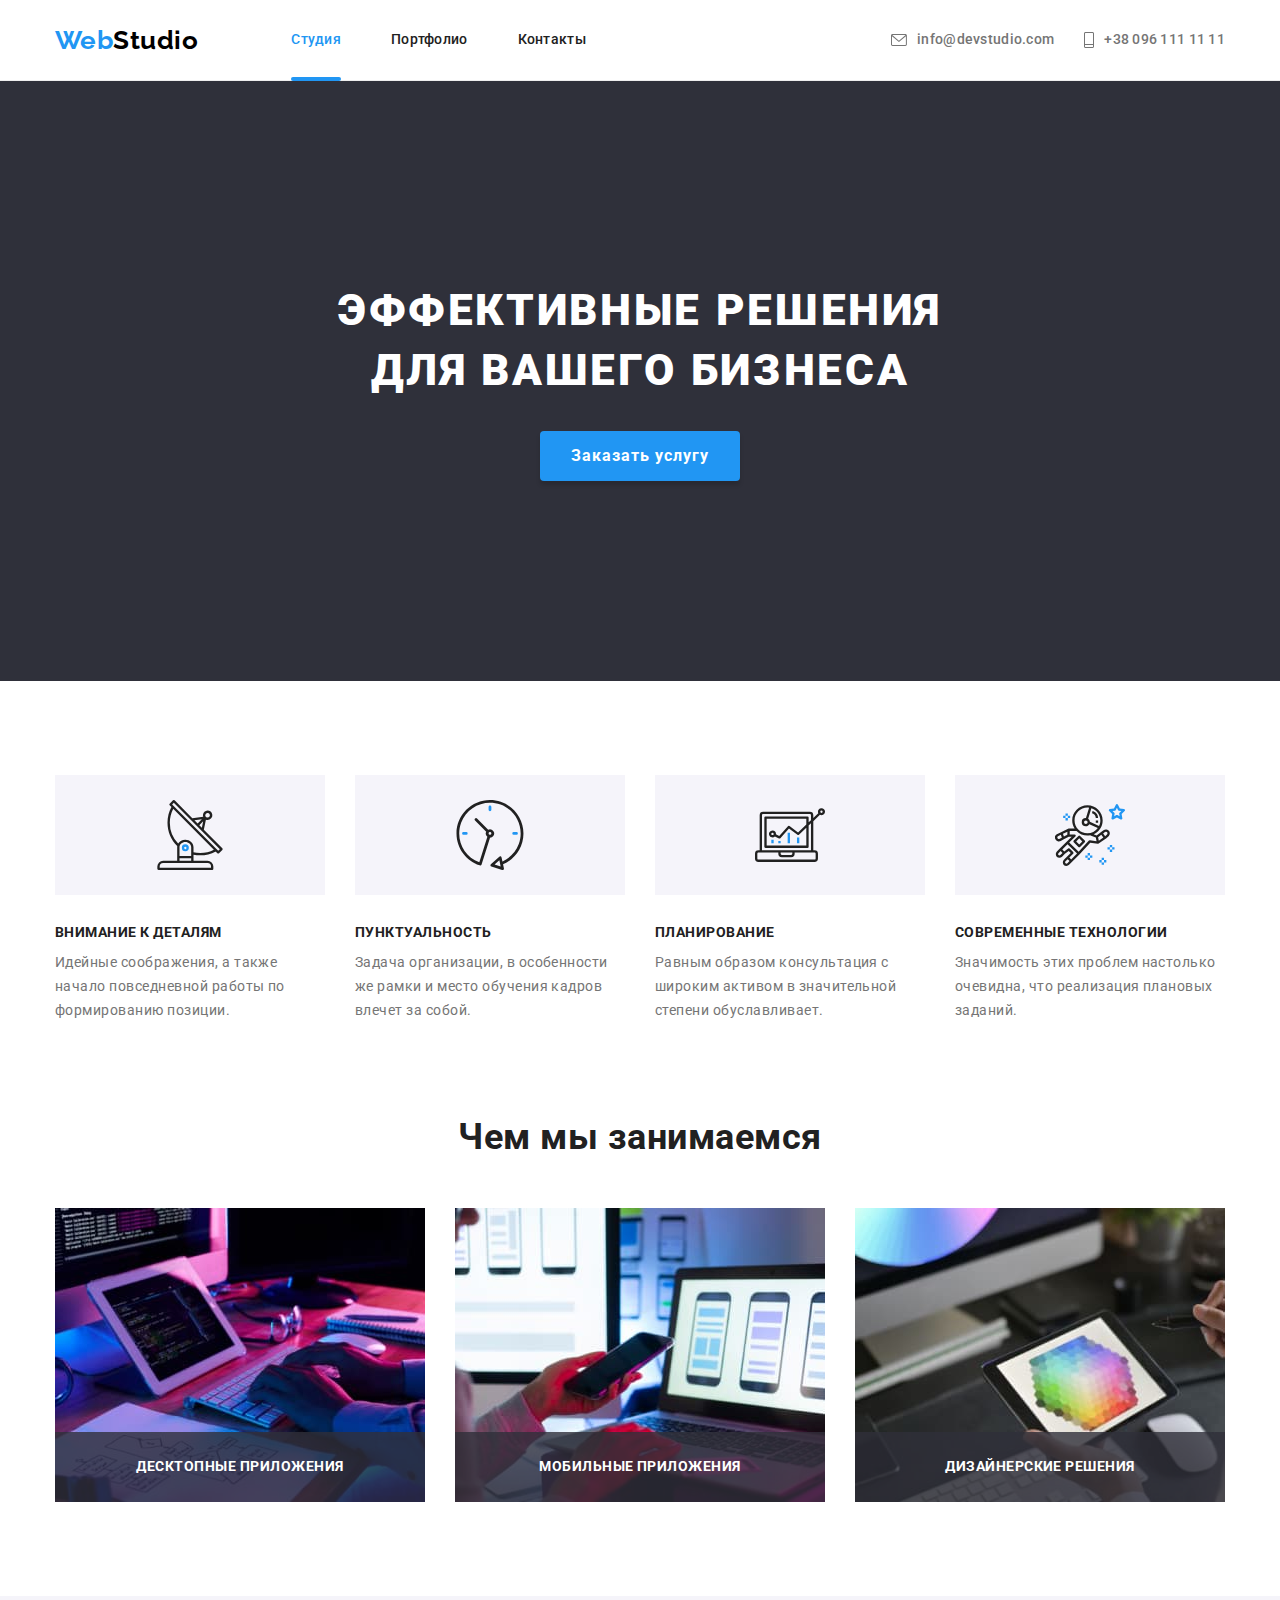
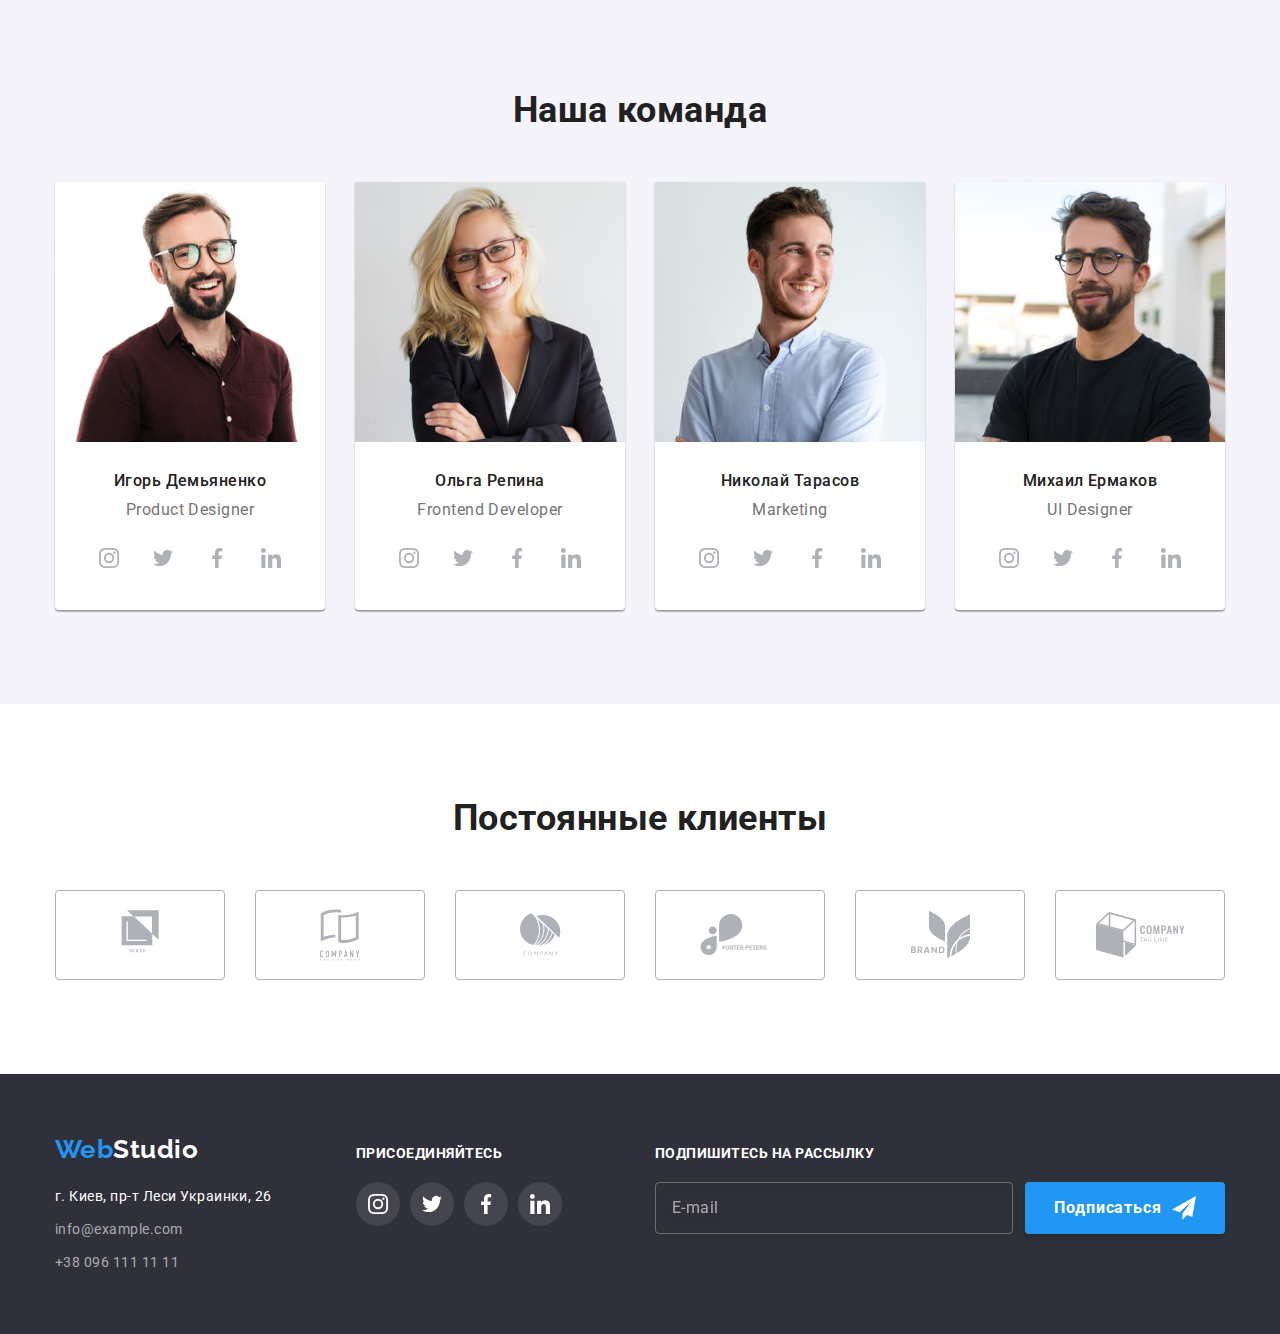
==== commit d6acbf6a: "Исправлены косяки" ====
--- a/index.html
+++ b/index.html
@@ -152,7 +152,7 @@
 
       <!-- ========== SERVICES ========== -->
 
-      <section class="section services">
+      <section class="services">
         <div class="container">
           <h3 class="services__title">Чем мы занимаемся</h3>
           <ul class="services__list">
--- a/css/main.min.css
+++ b/css/main.min.css
@@ -1,2 +1,2 @@
-body{font-family:'Roboto', sans-serif;font-weight:400;letter-spacing:0.03em;background-color:var(--primary-background-color)}body.modal-open{overflow:hidden}a{text-decoration:none}ul{padding:0;margin:0;list-style:none}h1,h2,h3,h4,h5,h6,p{margin:0}img{display:block;max-width:100%;height:auto}textarea{resize:none}.container{margin:0 auto;padding:0 15px}@media screen and (min-width: 480px){.container{width:480px}}@media screen and (min-width: 768px){.container{width:768px}}@media screen and (min-width: 1200px){.container{width:1200px}}@media screen{.page-header .container{display:-webkit-box;display:-ms-flexbox;display:flex;height:100%;-webkit-box-align:center;-ms-flex-align:center;align-items:center}}@media screen and (min-width: 768px){.page-footer .container{display:-webkit-box;display:-ms-flexbox;display:flex}}@media screen and (min-width: 768px) and (max-width: 1199px){.page-footer .container{-ms-flex-wrap:wrap;flex-wrap:wrap;-ms-flex-pack:distribute;justify-content:space-around}}@media screen and (min-width: 1200px){.page-footer .container{-webkit-box-align:baseline;-ms-flex-align:baseline;align-items:baseline}}:root{--title-text-color: #212121;--primary-text-color: #757575;--white-text-color: #ffffff;--accent-color: #2196f3;--hero-background-color: #2f303a;--footer-background-color: #2f303a;--primary-background-color: #ffffff;--secondary-background-color: #f5f4fa;--border-color: #eeeeee;--icon-color: #afb1b8;--card-set-gap: 30px;--timing-function: cubic-bezier(0.4, 0, 0.2, 1)}.visually-hidden{position:absolute;width:1px;height:1px;margin:-1px;border:0;padding:0;white-space:nowrap;-webkit-clip-path:inset(100%);clip-path:inset(100%);clip:rect(0 0 0 0);overflow:hidden}.page-header{position:relative;border-bottom:1px solid var(--border-color);background-color:var(--primary-background-color)}@media screen and (max-width: 767px){.page-header{height:60px}}@media screen and (max-width: 767px){.page-header__menu{position:absolute;top:calc(100% + 1px);left:0;z-index:999;opacity:0;visibility:hidden;pointer-events:none;padding-top:60px;padding-bottom:60px;width:100%;height:393px;background-color:#fff;-webkit-box-shadow:0px 4px 8px rgba(0,0,0,0.04),0px 2px 4px rgba(0,0,0,0.08),0px 1px 3px rgba(0,0,0,0.16);box-shadow:0px 4px 8px rgba(0,0,0,0.04),0px 2px 4px rgba(0,0,0,0.08),0px 1px 3px rgba(0,0,0,0.16);-webkit-transition:opacity 250ms var(--timing-function),visibility 250ms var(--timing-function);transition:opacity 250ms var(--timing-function),visibility 250ms var(--timing-function)}.page-header__menu.is-open{opacity:1;visibility:visible;pointer-events:auto}}@media screen and (min-width: 768px){.page-header__menu{display:-webkit-box;display:-ms-flexbox;display:flex;-webkit-box-flex:1;-ms-flex-positive:1;flex-grow:1;-webkit-box-align:center;-ms-flex-align:center;align-items:center}}@media screen and (max-width: 767px){.page-header__address{text-align:center}}@media screen and (min-width: 768px){.page-header__address{margin-left:auto}}@media screen and (min-width: 1200px){.page-header__address{display:-webkit-box;display:-ms-flexbox;display:flex;-webkit-box-align:center;-ms-flex-align:center;align-items:center}}.page-header__icon{margin-right:10px;fill:currentColor}.page-header__link{display:block;font-style:normal;font-weight:500;letter-spacing:0.02em;color:var(--primary-text-color);-webkit-transition:color 250ms var(--timing-function);transition:color 250ms var(--timing-function)}.page-header__link:hover,.page-header__link:focus{color:var(--accent-color)}@media screen and (max-width: 767px){.page-header__link{font-size:18px;line-height:1.16}.page-header__link:not(:last-child){margin-bottom:16px}}@media screen and (min-width: 768px){.page-header__link{display:-webkit-box;display:-ms-flexbox;display:flex;-webkit-box-align:center;-ms-flex-align:center;align-items:center}}@media screen and (min-width: 768px) and (max-width: 1199px){.page-header__link{font-size:12px;line-height:1.16}}@media screen and (min-width: 1200px){.page-header__link{padding-top:30px;padding-bottom:30px;font-size:14px;line-height:1.14}}@media screen and (min-width: 768px) and (max-width: 1199px){.page-header__link+.page-header__link{margin-top:10px}}@media screen and (min-width: 1200px){.page-header__link+.page-header__link{margin-left:30px}}.hero{height:400px;padding-top:118px;padding-bottom:118px;margin:0 auto;text-align:center;background-color:var(--hero-background-color);background-image:-webkit-gradient(linear, left top, left bottom, from(rgba(47,48,58,0.4)), to(rgba(47,48,58,0.4))),url(../../images/hero/hero-mob.jpg);background-image:linear-gradient(rgba(47,48,58,0.4), rgba(47,48,58,0.4)),url(../../images/hero/hero-mob.jpg);background-position:center;background-repeat:no-repeat;background-size:cover}@media screen and (min-width: 1200px){.hero{max-width:1600px;height:600px;padding-top:200px;padding-bottom:200px}}@media screen and (min-device-pixel-ratio: 2), screen and (-webkit-min-device-pixel-ratio: 2), screen and (min-resolution: 192dpi), screen and (min-resolution: 2dppx){.hero{background-image:-webkit-gradient(linear, left top, left bottom, from(rgba(47,48,58,0.4)), to(rgba(47,48,58,0.4))),url(../../images/hero/hero-mob@2x.jpg);background-image:linear-gradient(rgba(47,48,58,0.4), rgba(47,48,58,0.4)),url(../../images/hero/hero-mob@2x.jpg)}}@media screen and (min-width: 481px) and (max-width: 768px){.hero{background-image:-webkit-gradient(linear, left top, left bottom, from(rgba(47,48,58,0.4)), to(rgba(47,48,58,0.4))),url(../../images/hero/hero-tablet.jpg);background-image:linear-gradient(rgba(47,48,58,0.4), rgba(47,48,58,0.4)),url(../../images/hero/hero-tablet.jpg)}}@media screen and (min-width: 481px) and (max-width: 768px) and (min-device-pixel-ratio: 2), screen and (min-width: 481px) and (max-width: 768px) and (-webkit-min-device-pixel-ratio: 2), screen and (min-width: 481px) and (max-width: 768px) and (min-resolution: 192dpi), screen and (min-width: 481px) and (max-width: 768px) and (min-resolution: 2dppx){.hero{background-image:-webkit-gradient(linear, left top, left bottom, from(rgba(47,48,58,0.4)), to(rgba(47,48,58,0.4))),url(../../images/hero/hero-tablet@2x.jpg);background-image:linear-gradient(rgba(47,48,58,0.4), rgba(47,48,58,0.4)),url(../../images/hero/hero-tablet@2x.jpg)}}@media screen and (min-width: 769px){.hero{max-width:1600px;background-image:-webkit-gradient(linear, left top, left bottom, from(rgba(47,48,58,0.4)), to(rgba(47,48,58,0.4))),url(../../images/hero/hero-desktop.jpg);background-image:linear-gradient(rgba(47,48,58,0.4), rgba(47,48,58,0.4)),url(../../images/hero/hero-desktop.jpg)}}@media screen and (min-width: 769px) and (min-device-pixel-ratio: 2), screen and (min-width: 769px) and (-webkit-min-device-pixel-ratio: 2), screen and (min-width: 769px) and (min-resolution: 192dpi), screen and (min-width: 769px) and (min-resolution: 2dppx){.hero{background-image:-webkit-gradient(linear, left top, left bottom, from(rgba(47,48,58,0.4)), to(rgba(47,48,58,0.4))),url(../../images/hero/hero-desktop@2x.jpg);background-image:linear-gradient(rgba(47,48,58,0.4), rgba(47,48,58,0.4)),url(../../images/hero/hero-desktop@2x.jpg)}}.hero__title{margin-right:auto;margin-bottom:30px;margin-left:auto;font-weight:900;letter-spacing:0.06em;text-transform:uppercase;color:var(--white-text-color)}@media screen and (max-width: 1199px){.hero__title{max-width:360px;font-size:26px;line-height:1.62}}@media screen and (min-width: 1200px){.hero__title{max-width:696px;font-size:44px;line-height:1.36}}.features__icon-wrapper{display:-webkit-box;display:-ms-flexbox;display:flex;-webkit-box-pack:center;-ms-flex-pack:center;justify-content:center;-webkit-box-align:center;-ms-flex-align:center;align-items:center;height:120px;margin-bottom:30px;background-color:var(--secondary-background-color)}@media screen and (min-width: 768px){.features__list{display:-webkit-box;display:-ms-flexbox;display:flex}}@media screen and (min-width: 768px) and (max-width: 1199px){.features__list{-ms-flex-wrap:wrap;flex-wrap:wrap;margin-top:calc(-1 * var(--card-set-gap));margin-left:calc(-1 * var(--card-set-gap))}}@media screen and (max-width: 767px){.features__list-item:not(:last-child){margin-bottom:30px}}@media screen and (min-width: 768px) and (max-width: 1199px){.features__list-item{margin-top:var(--card-set-gap);margin-left:var(--card-set-gap);-ms-flex-preferred-size:calc(100% / 2 - var(--card-set-gap));flex-basis:calc(100% / 2 - var(--card-set-gap))}}@media screen and (min-width: 1200px){.features__list-item{width:270px}.features__list-item+.features__list-item{margin-left:30px}}.features__title{margin-top:0;margin-bottom:10px;color:var(--title-text-color);font-weight:700;font-size:14px;line-height:1.14;text-transform:uppercase}@media screen and (max-width: 767px){.features__title{text-align:center}}.features__text{margin:0;font-size:14px;line-height:1.71;color:var(--primary-text-color)}.services{display:none}@media screen and (min-width: 1200px){.services{display:block}}.services__title{margin-bottom:30px;font-weight:700;font-size:28px;line-height:1.17;text-align:center;color:var(--title-text-color)}.services__list{display:-webkit-box;display:-ms-flexbox;display:flex;-webkit-box-pack:justify;-ms-flex-pack:justify;justify-content:space-between}.services__list-item{position:relative}.services__label{position:absolute;bottom:0;width:100%;height:70px;background-color:rgba(47,48,58,0.8)}.services__label-text{padding-top:27px;padding-bottom:27px;text-align:center;color:var(--white-text-color);font-weight:700;font-size:14px;line-height:1.14;text-transform:uppercase}.team{background-color:var(--secondary-background-color)}.team__title{margin-bottom:30px;font-weight:700;font-size:28px;line-height:1.17;text-align:center;color:var(--title-text-color)}@media screen and (min-width: 768px){.team__list{display:-webkit-box;display:-ms-flexbox;display:flex}}@media screen and (min-width: 768px) and (max-width: 1199px){.team__list{-ms-flex-wrap:wrap;flex-wrap:wrap;margin-top:-30px;margin-left:-30px}}.team__list-item{border-bottom-left-radius:4px;border-bottom-right-radius:4px;-webkit-box-shadow:0px 1px 3px rgba(0,0,0,0.12),0px 1px 1px rgba(0,0,0,0.14),0px 2px 1px rgba(0,0,0,0.2);box-shadow:0px 1px 3px rgba(0,0,0,0.12),0px 1px 1px rgba(0,0,0,0.14),0px 2px 1px rgba(0,0,0,0.2);background-color:var(--primary-background-color)}@media screen and (max-width: 767px){.team__list-item:not(:last-child){margin-bottom:30px}}@media screen and (min-width: 768px) and (max-width: 1199px){.team__list-item{margin-top:30px;margin-left:30px;-ms-flex-preferred-size:calc(100% / 2 - 30px);flex-basis:calc(100% / 2 - 30px)}}@media screen and (min-width: 1200px){.team__list-item:not(:last-child){margin-right:30px}}.team__img{width:450px;height:460px}@media screen and (min-width: 768px) and (max-width: 1199px){.team__img{width:354px;height:374px}}@media screen and (min-width: 1200px){.team__img{width:270px;height:260px}}.team__card-content{padding-top:30px}@media screen and (max-width: 1199px){.team__card-content{padding-bottom:24px}}@media screen and (min-width: 1200px){.team__card-content{padding-bottom:30px}}.team__name{font-weight:500;font-size:16px;line-height:1.18;text-align:center;color:var(--title-text-color);margin-bottom:10px}.team__profession{font-weight:500;font-size:16px;line-height:1.18;text-align:center;color:var(--title-text-color);margin-top:0;margin-bottom:16px;font-weight:400;color:var(--primary-text-color)}.team__social{display:-webkit-box;display:-ms-flexbox;display:flex;-webkit-box-pack:center;-ms-flex-pack:center;justify-content:center}.team__social-item:not(:last-child){margin-right:10px}.team__social-link{display:-webkit-inline-box;display:-ms-inline-flexbox;display:inline-flex;-webkit-box-pack:center;-ms-flex-pack:center;justify-content:center;-webkit-box-align:center;-ms-flex-align:center;align-items:center;width:44px;height:44px;border-radius:50%;color:var(--icon-color);-webkit-transition:color 250ms var(--timing-function),background-color 250ms var(--timing-function);transition:color 250ms var(--timing-function),background-color 250ms var(--timing-function)}.team__social-link:hover,.team__social-link:focus{background-color:var(--accent-color);color:var(--white-text-color)}.team__social-icon{fill:currentColor}.clients__title{margin-bottom:30px;font-weight:700;font-size:28px;line-height:1.17;text-align:center;color:var(--title-text-color)}.clients__list{display:-webkit-box;display:-ms-flexbox;display:flex}@media screen and (max-width: 1199px){.clients__list{-ms-flex-wrap:wrap;flex-wrap:wrap;margin-top:calc(-1 * var(--card-set-gap));margin-left:calc(-1 * var(--card-set-gap))}}.clients__list-item{width:100%}@media screen and (max-width: 767px){.clients__list-item{width:calc(100% / 2 - var(--card-set-gap))}}@media screen and (max-width: 1199px){.clients__list-item{margin-top:var(--card-set-gap);margin-left:var(--card-set-gap)}}@media screen and (min-width: 768px) and (max-width: 1199px){.clients__list-item{width:calc(100% / 3 - var(--card-set-gap))}}@media screen and (min-width: 1200px){.clients__list-item:not(:last-child){margin-right:var(--card-set-gap)}}.clients__link{display:-webkit-box;display:-ms-flexbox;display:flex;-webkit-box-pack:center;-ms-flex-pack:center;justify-content:center;-webkit-box-align:center;-ms-flex-align:center;align-items:center;height:90px;border:1px solid var(--icon-color);border-radius:4px;color:var(--icon-color);-webkit-transition:color 250ms var(--timing-function),border-color 250ms var(--timing-function);transition:color 250ms var(--timing-function),border-color 250ms var(--timing-function)}.clients__link:hover,.clients__link:focus{color:var(--accent-color);border-color:var(--accent-color)}.clients__icon{fill:currentColor}.page-footer{padding-top:60px;padding-bottom:60px;background-color:var(--footer-background-color)}@media screen and (max-width: 1199px){.page-footer{text-align:center}}.page-footer__title{display:inline-block;margin-bottom:20px;color:var(--white-text-color);font-weight:700;font-size:14px;line-height:1.14;text-transform:uppercase}.section{padding-top:60px;padding-bottom:60px}@media screen and (min-width: 1200px){.section{padding-top:94px;padding-bottom:94px}}.backdrop{-webkit-perspective:500px;perspective:500px;position:fixed;top:0;left:0;display:-webkit-box;display:-ms-flexbox;display:flex;-webkit-box-pack:center;-ms-flex-pack:center;justify-content:center;-webkit-box-align:center;-ms-flex-align:center;align-items:center;width:100%;height:100%;overflow-y:scroll;background-color:rgba(0,0,0,0.2);opacity:1;-webkit-transition:opacity 250ms var(--timing-function);transition:opacity 250ms var(--timing-function)}.backdrop.is-hidden{opacity:0;pointer-events:none}.button{display:block;min-width:200px;min-height:50px;padding:10px 0;margin-left:auto;margin-right:auto;border:none;border-radius:4px;font-weight:700;font-size:16px;line-height:1.87;letter-spacing:0.06em;background-color:var(--accent-color);color:var(--white-text-color);cursor:pointer;-webkit-box-shadow:0px 4px 4px rgba(0,0,0,0.15);box-shadow:0px 4px 4px rgba(0,0,0,0.15);-webkit-transition:color 250ms var(--timing-function);transition:color 250ms var(--timing-function)}.close-button{position:absolute;top:8px;right:8px;display:-webkit-box;display:-ms-flexbox;display:flex;-webkit-box-pack:center;-ms-flex-pack:center;justify-content:center;-webkit-box-align:center;-ms-flex-align:center;align-items:center;width:30px;height:30px;padding:0;border:1px solid rgba(0,0,0,0.1);border-radius:50%;cursor:pointer;background-color:var(--primary-background-color);fill:currentColor;-webkit-transition:color 250ms var(--timing-function);transition:color 250ms var(--timing-function)}.close-button:hover,.close-button:focus{color:var(--accent-color)}.menu-button{display:-webkit-inline-box;display:-ms-inline-flexbox;display:inline-flex;padding:0;margin-left:auto;border:none;background-color:transparent;-webkit-transition:color 250ms var(--timing-function);transition:color 250ms var(--timing-function)}@media screen and (min-width: 768px){.menu-button{display:none}}.menu-button:hover,.menu-button:focus{color:var(--accent-color)}.menu-button__icon-close{fill:currentColor}.menu-button .menu-button__icon-close{display:none}.menu-button.is-open .menu-button__icon-close{display:block}.menu-button__icon-menu{fill:currentColor}.menu-button .menu-button__icon-menu{display:block}.menu-button.is-open .menu-button__icon-menu{display:none}@media screen and (max-width: 767px){.site-nav__list{margin-left:auto;margin-right:auto;margin-bottom:60px;text-align:center}}@media screen and (min-width: 768px){.site-nav__list{display:-webkit-box;display:-ms-flexbox;display:flex}}@media screen and (min-width: 768px){.site-nav__item+.site-nav__item{margin-left:50px}}@media screen and (max-width: 767px){.site-nav__item:not(:last-child){margin-bottom:40px}}.site-nav__link{display:inline-block;font-weight:500;letter-spacing:0.02em;color:var(--title-text-color);-webkit-transition:color 250ms var(--timing-function);transition:color 250ms var(--timing-function)}.site-nav__link:hover,.site-nav__link:focus{color:var(--accent-color)}.site-nav__link--current{position:relative;color:var(--accent-color)}@media screen and (max-width: 767px){.site-nav__link{font-size:18px;line-height:1.16}}@media screen and (min-width: 768px){.site-nav__link{padding-top:32px;padding-bottom:32px;font-size:14px;line-height:1.14}}.site-nav__link--current::after{width:100%;height:4px;border-radius:4px;background-color:var(--accent-color)}@media screen and (max-width: 767px){.site-nav__link--current::after{content:"";display:block;position:static;margin-top:8px}}@media screen and (min-width: 768px){.site-nav__link--current::after{content:"";display:block;position:absolute;left:0;bottom:-1px}}.logo{display:inline-block;font-family:'Raleway', sans-serif;font-weight:700}@media screen and (max-width: 1199px){.logo{font-size:24px;line-height:1.16}}@media screen and (min-width: 1200px){.logo{font-size:26px;line-height:1.19}}.logo--page-header{color:#000}@media screen and (min-width: 768px) and (max-width: 1199px){.logo--page-header{margin-right:88px}}@media screen and (min-width: 1200px){.logo--page-header{margin-right:93px}}.logo--page-footer{margin-bottom:20px;color:#fff}.logo__segment{color:var(--accent-color)}.modal{position:relative;margin:auto;padding:40px;border-radius:4px;background-color:var(--primary-background-color);-webkit-box-shadow:0px 1px 3px rgba(0,0,0,0.12),0px 1px 1px rgba(0,0,0,0.14),0px 2px 1px rgba(0,0,0,0.2);box-shadow:0px 1px 3px rgba(0,0,0,0.12),0px 1px 1px rgba(0,0,0,0.14),0px 2px 1px rgba(0,0,0,0.2);-webkit-transition:-webkit-transform 250ms var(--timing-function);transition:-webkit-transform 250ms var(--timing-function);transition:transform 250ms var(--timing-function);transition:transform 250ms var(--timing-function), -webkit-transform 250ms var(--timing-function)}@media screen and (max-width: 1199px){.modal{width:450px;max-height:609px}}@media screen and (min-width: 1200px){.modal{width:528px;height:581px}}.backdrop.is-hidden .modal{-webkit-transform:scale(0) rotateX(-180deg);transform:scale(0) rotateX(-180deg)}.modal__title{display:block;margin-bottom:12px;color:var(--title-text-color);font-size:20px}@media screen and (max-width: 1199px){.modal__title{text-align:center;line-height:1.5}}@media screen and (min-width: 1200px){.modal__title{line-height:1.15}}.modal__form-field{position:relative;display:-webkit-box;display:-ms-flexbox;display:flex;-webkit-box-orient:vertical;-webkit-box-direction:normal;-ms-flex-direction:column;flex-direction:column;margin-bottom:10px}.modal__form-label{padding-bottom:4px;font-size:12px;line-height:1.16;letter-spacing:0.01em;color:var(--primary-text-color)}.modal__form-textarea{margin-bottom:20px}.modal__form-input,.modal__form-textarea{padding-top:12px;padding-bottom:12px;padding-left:42px;outline:none;border:1px solid rgba(33,33,33,0.2);border-radius:4px;font-size:14px;-webkit-transition:border-color 250ms var(--timing-function);transition:border-color 250ms var(--timing-function)}.modal__form-input:focus,.modal__form-textarea:focus{border-color:var(--accent-color)}.modal__form-textarea{height:120px;padding-top:12px;padding-right:16px;padding-bottom:12px;padding-left:16px}.modal__form-textarea::-webkit-input-placeholder{font-size:12px;line-height:1.16;letter-spacing:0.01em;color:rgba(117,117,117,0.5)}.modal__form-textarea:-ms-input-placeholder{font-size:12px;line-height:1.16;letter-spacing:0.01em;color:rgba(117,117,117,0.5)}.modal__form-textarea::-ms-input-placeholder{font-size:12px;line-height:1.16;letter-spacing:0.01em;color:rgba(117,117,117,0.5)}.modal__form-textarea::placeholder{font-size:12px;line-height:1.16;letter-spacing:0.01em;color:rgba(117,117,117,0.5)}.modal__input-icon{position:absolute;left:12px;bottom:11px;fill:currentColor;-webkit-transition:color 250ms var(--timing-function);transition:color 250ms var(--timing-function)}.modal__form-input:hover+.modal__input-icon,.modal__form-input:focus+.modal__input-icon{color:var(--accent-color)}.modal__form-checkbox{display:-webkit-box;display:-ms-flexbox;display:flex;-webkit-box-pack:center;-ms-flex-pack:center;justify-content:center;-webkit-box-align:center;-ms-flex-align:center;align-items:center;margin-bottom:30px}.modal__form-checkbox-label{display:-webkit-box;display:-ms-flexbox;display:flex;-webkit-box-align:center;-ms-flex-align:center;align-items:center;letter-spacing:0.03em;color:var(--primary-text-color)}@media screen and (max-width: 1199px){.modal__form-checkbox-label{font-size:12px;line-height:1.16}}@media screen and (min-width: 1200px){.modal__form-checkbox-label{font-size:14px;line-height:1.71}}.modal__check-icon{color:var(--white-text-color);margin-right:8px;border:2px solid var(--title-text-color);border-radius:2px;fill:currentColor;-webkit-transition:background-color 250ms var(--timing-function),border-color 250ms var(--timing-function);transition:background-color 250ms var(--timing-function),border-color 250ms var(--timing-function)}.modal__form-checkbox-input:checked+.modal__check-icon{border:none;background-color:var(--accent-color)}.modal__agreement-link{text-decoration:underline;text-decoration-skip-ink:none;color:var(--accent-color)}@media screen and (max-width: 1199px){.page-footer__address-wrapper{margin-bottom:60px}}@media screen and (min-width: 1200px){.page-footer__address-wrapper{width:231px;margin-right:70px}}@media screen and (max-width: 1199px){.page-footer__address-item:not(:last-child){margin-bottom:8px}}@media screen and (min-width: 1200px){.page-footer__address-item:not(:last-child){margin-bottom:9px}}.page-footer__address-map,.page-footer__address-link{display:inline-block;font-style:normal;font-size:14px;line-height:1.71;color:var(--primary-background-color)}.page-footer__address-link{color:rgba(255,255,255,0.6);-webkit-transition:color 250ms var(--timing-function);transition:color 250ms var(--timing-function)}.page-footer__address-link:hover,.page-footer__address-link:focus{color:#fff}@media screen and (max-width: 767px){.page-footer__social-wrapper{margin-bottom:60px}}@media screen and (min-width: 1200px){.page-footer__social-wrapper{margin-right:93px}}.page-footer__social-list{display:-webkit-box;display:-ms-flexbox;display:flex;-webkit-box-pack:center;-ms-flex-pack:center;justify-content:center}.page-footer__social-item:not(:last-child){margin-right:10px}.page-footer__social-link{display:-webkit-box;display:-ms-flexbox;display:flex;-webkit-box-pack:center;-ms-flex-pack:center;justify-content:center;-webkit-box-align:center;-ms-flex-align:center;align-items:center;width:44px;height:44px;border-radius:50%;background-color:rgba(255,255,255,0.1);-webkit-transition:background-color 250ms var(--timing-function);transition:background-color 250ms var(--timing-function)}.page-footer__social-link:hover,.page-footer__social-link:focus{background-color:var(--accent-color)}.page-footer__social-icon{fill:var(--white-text-color)}@media screen and (min-width: 1200px){.page-footer__subscr-field{display:-webkit-box;display:-ms-flexbox;display:flex}}.page-footer__input{padding:15px 16px;border:1px solid rgba(255,255,255,0.3);border-radius:4px;font-size:16px;line-height:1.25;letter-spacing:0.03em;color:rgba(255,255,255,0.6);background-color:transparent;-webkit-filter:drop-shadow(0px 4px 4px rgba(0,0,0,0.15));filter:drop-shadow(0px 4px 4px rgba(0,0,0,0.15))}@media screen and (max-width: 768px){.page-footer__input{width:100%}}@media screen and (max-width: 1199px){.page-footer__input{display:block;margin-bottom:20px}}@media screen and (min-width: 768px) and (max-width: 1199px){.page-footer__input{width:450px}}@media screen and (min-width: 1200px){.page-footer__input{width:358px;margin-right:12px}}.page-footer__input::-webkit-input-placeholder{font-size:16px;line-height:1.25;letter-spacing:0.03em;color:rgba(255,255,255,0.6)}.page-footer__input:-ms-input-placeholder{font-size:16px;line-height:1.25;letter-spacing:0.03em;color:rgba(255,255,255,0.6)}.page-footer__input::-ms-input-placeholder{font-size:16px;line-height:1.25;letter-spacing:0.03em;color:rgba(255,255,255,0.6)}.page-footer__input::placeholder{font-size:16px;line-height:1.25;letter-spacing:0.03em;color:rgba(255,255,255,0.6)}.page-footer__button{margin:0;display:-webkit-inline-box;display:-ms-inline-flexbox;display:inline-flex;-webkit-box-pack:center;-ms-flex-pack:center;justify-content:center;-webkit-box-align:center;-ms-flex-align:center;align-items:center}.page-footer__send-icon{margin-left:10px}
+body{font-family:'Roboto', sans-serif;font-weight:400;letter-spacing:0.03em;background-color:var(--primary-background-color)}body.modal-open{overflow:hidden}a{text-decoration:none}ul{padding:0;margin:0;list-style:none}h1,h2,h3,h4,h5,h6,p{margin:0}img{display:block;max-width:100%;height:auto}textarea{resize:none}.container{margin:0 auto;padding:0 15px}@media screen and (min-width: 480px){.container{width:480px}}@media screen and (min-width: 768px){.container{width:768px}}@media screen and (min-width: 1200px){.container{width:1200px}}@media screen{.page-header .container{display:-webkit-box;display:-ms-flexbox;display:flex;height:100%;-webkit-box-align:center;-ms-flex-align:center;align-items:center}}@media screen and (min-width: 768px){.page-footer .container{display:-webkit-box;display:-ms-flexbox;display:flex}}@media screen and (min-width: 768px) and (max-width: 1199px){.page-footer .container{-ms-flex-wrap:wrap;flex-wrap:wrap;-ms-flex-pack:distribute;justify-content:space-around}}@media screen and (min-width: 1200px){.page-footer .container{-webkit-box-align:baseline;-ms-flex-align:baseline;align-items:baseline}}:root{--title-text-color: #212121;--primary-text-color: #757575;--white-text-color: #ffffff;--accent-color: #2196f3;--hero-background-color: #2f303a;--footer-background-color: #2f303a;--primary-background-color: #ffffff;--secondary-background-color: #f5f4fa;--border-color: #eeeeee;--icon-color: #afb1b8;--card-set-gap: 30px;--timing-function: cubic-bezier(0.4, 0, 0.2, 1)}.visually-hidden{position:absolute;width:1px;height:1px;margin:-1px;border:0;padding:0;white-space:nowrap;-webkit-clip-path:inset(100%);clip-path:inset(100%);clip:rect(0 0 0 0);overflow:hidden}.page-header{position:relative;border-bottom:1px solid var(--border-color);background-color:var(--primary-background-color)}@media screen and (max-width: 767px){.page-header{height:60px}}@media screen and (max-width: 767px){.page-header__menu{position:absolute;top:calc(100% + 1px);left:0;z-index:999;opacity:0;visibility:hidden;pointer-events:none;padding-top:60px;padding-bottom:60px;width:100%;height:393px;background-color:#fff;-webkit-box-shadow:0px 4px 8px rgba(0,0,0,0.04),0px 2px 4px rgba(0,0,0,0.08),0px 1px 3px rgba(0,0,0,0.16);box-shadow:0px 4px 8px rgba(0,0,0,0.04),0px 2px 4px rgba(0,0,0,0.08),0px 1px 3px rgba(0,0,0,0.16);-webkit-transition:opacity 250ms var(--timing-function),visibility 250ms var(--timing-function);transition:opacity 250ms var(--timing-function),visibility 250ms var(--timing-function)}.page-header__menu.is-open{opacity:1;visibility:visible;pointer-events:auto}}@media screen and (min-width: 768px){.page-header__menu{display:-webkit-box;display:-ms-flexbox;display:flex;-webkit-box-flex:1;-ms-flex-positive:1;flex-grow:1;-webkit-box-align:center;-ms-flex-align:center;align-items:center}}@media screen and (max-width: 767px){.page-header__address{text-align:center}}@media screen and (min-width: 768px){.page-header__address{margin-left:auto}}@media screen and (min-width: 1200px){.page-header__address{display:-webkit-box;display:-ms-flexbox;display:flex;-webkit-box-align:center;-ms-flex-align:center;align-items:center}}.page-header__icon{margin-right:10px;fill:currentColor}.page-header__link{display:block;font-style:normal;font-weight:500;letter-spacing:0.02em;color:var(--primary-text-color);-webkit-transition:color 250ms var(--timing-function);transition:color 250ms var(--timing-function)}.page-header__link:hover,.page-header__link:focus{color:var(--accent-color)}@media screen and (max-width: 767px){.page-header__link{font-size:18px;line-height:1.16}.page-header__link:not(:last-child){margin-bottom:16px}}@media screen and (min-width: 768px){.page-header__link{display:-webkit-box;display:-ms-flexbox;display:flex;-webkit-box-align:center;-ms-flex-align:center;align-items:center}}@media screen and (min-width: 768px) and (max-width: 1199px){.page-header__link{font-size:12px;line-height:1.16}}@media screen and (min-width: 1200px){.page-header__link{padding-top:30px;padding-bottom:30px;font-size:14px;line-height:1.14}}@media screen and (min-width: 768px) and (max-width: 1199px){.page-header__link+.page-header__link{margin-top:10px}}@media screen and (min-width: 1200px){.page-header__link+.page-header__link{margin-left:30px}}.hero{height:400px;padding-top:118px;padding-bottom:118px;margin:0 auto;text-align:center;background-color:var(--hero-background-color);background-image:-webkit-gradient(linear, left top, left bottom, from(rgba(47,48,58,0.4)), to(rgba(47,48,58,0.4))),url(../images/hero/hero-mob.jpg);background-image:linear-gradient(rgba(47,48,58,0.4), rgba(47,48,58,0.4)),url(../images/hero/hero-mob.jpg);background-position:center;background-repeat:no-repeat;background-size:cover}@media screen and (min-width: 1200px){.hero{max-width:1600px;height:600px;padding-top:200px;padding-bottom:200px}}@media screen and (min-device-pixel-ratio: 2), screen and (-webkit-min-device-pixel-ratio: 2), screen and (min-resolution: 192dpi), screen and (min-resolution: 2dppx){.hero{background-image:-webkit-gradient(linear, left top, left bottom, from(rgba(47,48,58,0.4)), to(rgba(47,48,58,0.4))),url(../images/hero/hero-mob@2x.jpg);background-image:linear-gradient(rgba(47,48,58,0.4), rgba(47,48,58,0.4)),url(../images/hero/hero-mob@2x.jpg)}}@media screen and (min-width: 481px) and (max-width: 768px){.hero{background-image:-webkit-gradient(linear, left top, left bottom, from(rgba(47,48,58,0.4)), to(rgba(47,48,58,0.4))),url(../images/hero/hero-tablet.jpg);background-image:linear-gradient(rgba(47,48,58,0.4), rgba(47,48,58,0.4)),url(../images/hero/hero-tablet.jpg)}}@media screen and (min-width: 481px) and (max-width: 768px) and (min-device-pixel-ratio: 2), screen and (min-width: 481px) and (max-width: 768px) and (-webkit-min-device-pixel-ratio: 2), screen and (min-width: 481px) and (max-width: 768px) and (min-resolution: 192dpi), screen and (min-width: 481px) and (max-width: 768px) and (min-resolution: 2dppx){.hero{background-image:-webkit-gradient(linear, left top, left bottom, from(rgba(47,48,58,0.4)), to(rgba(47,48,58,0.4))),url(../images/hero/hero-tablet@2x.jpg);background-image:linear-gradient(rgba(47,48,58,0.4), rgba(47,48,58,0.4)),url(../images/hero/hero-tablet@2x.jpg)}}@media screen and (min-width: 769px){.hero{max-width:1600px;background-image:-webkit-gradient(linear, left top, left bottom, from(rgba(47,48,58,0.4)), to(rgba(47,48,58,0.4))),url(../images/hero/hero-desktop.jpg);background-image:linear-gradient(rgba(47,48,58,0.4), rgba(47,48,58,0.4)),url(../images/hero/hero-desktop.jpg)}}@media screen and (min-width: 769px) and (min-device-pixel-ratio: 2), screen and (min-width: 769px) and (-webkit-min-device-pixel-ratio: 2), screen and (min-width: 769px) and (min-resolution: 192dpi), screen and (min-width: 769px) and (min-resolution: 2dppx){.hero{background-image:-webkit-gradient(linear, left top, left bottom, from(rgba(47,48,58,0.4)), to(rgba(47,48,58,0.4))),url(../images/hero/hero-desktop@2x.jpg);background-image:linear-gradient(rgba(47,48,58,0.4), rgba(47,48,58,0.4)),url(../images/hero/hero-desktop@2x.jpg)}}.hero__title{margin-right:auto;margin-bottom:30px;margin-left:auto;font-weight:900;letter-spacing:0.06em;text-transform:uppercase;color:var(--white-text-color)}@media screen and (max-width: 1199px){.hero__title{max-width:360px;font-size:26px;line-height:1.62}}@media screen and (min-width: 1200px){.hero__title{max-width:696px;font-size:44px;line-height:1.36}}.features__icon-wrapper{display:-webkit-box;display:-ms-flexbox;display:flex;-webkit-box-pack:center;-ms-flex-pack:center;justify-content:center;-webkit-box-align:center;-ms-flex-align:center;align-items:center;height:120px;margin-bottom:30px;background-color:var(--secondary-background-color)}@media screen and (min-width: 768px){.features__list{display:-webkit-box;display:-ms-flexbox;display:flex}}@media screen and (min-width: 768px) and (max-width: 1199px){.features__list{-ms-flex-wrap:wrap;flex-wrap:wrap;margin-top:calc(-1 * var(--card-set-gap));margin-left:calc(-1 * var(--card-set-gap))}}@media screen and (max-width: 767px){.features__list-item:not(:last-child){margin-bottom:30px}}@media screen and (min-width: 768px) and (max-width: 1199px){.features__list-item{margin-top:var(--card-set-gap);margin-left:var(--card-set-gap);-ms-flex-preferred-size:calc(100% / 2 - var(--card-set-gap));flex-basis:calc(100% / 2 - var(--card-set-gap))}}@media screen and (min-width: 1200px){.features__list-item{width:270px}.features__list-item+.features__list-item{margin-left:30px}}.features__title{margin-top:0;margin-bottom:10px;color:var(--title-text-color);font-weight:700;font-size:14px;line-height:1.14;text-transform:uppercase}@media screen and (max-width: 767px){.features__title{text-align:center}}.features__text{margin:0;font-size:14px;line-height:1.71;color:var(--primary-text-color)}.services{display:none;padding-bottom:94px}@media screen and (min-width: 1200px){.services{display:block}}.services__title{margin-bottom:30px;font-weight:700;font-size:28px;line-height:1.17;text-align:center;color:var(--title-text-color)}@media screen and (min-width: 1200px){.services__title{margin-top:0;margin-bottom:50px;font-weight:700;font-size:36px;line-height:1.16;text-align:center;color:var(--title-text-color)}}.services__list{display:-webkit-box;display:-ms-flexbox;display:flex;-webkit-box-pack:justify;-ms-flex-pack:justify;justify-content:space-between}.services__list-item{position:relative}.services__label{position:absolute;bottom:0;width:100%;height:70px;background-color:rgba(47,48,58,0.8)}.services__label-text{padding-top:27px;padding-bottom:27px;text-align:center;color:var(--white-text-color);font-weight:700;font-size:14px;line-height:1.14;text-transform:uppercase}.team{background-color:var(--secondary-background-color)}.team__title{margin-bottom:30px;font-weight:700;font-size:28px;line-height:1.17;text-align:center;color:var(--title-text-color)}@media screen and (min-width: 1200px){.team__title{margin-top:0;margin-bottom:50px;font-weight:700;font-size:36px;line-height:1.16;text-align:center;color:var(--title-text-color)}}@media screen and (min-width: 768px){.team__list{display:-webkit-box;display:-ms-flexbox;display:flex}}@media screen and (min-width: 768px) and (max-width: 1199px){.team__list{-ms-flex-wrap:wrap;flex-wrap:wrap;margin-top:-30px;margin-left:-30px}}.team__list-item{border-bottom-left-radius:4px;border-bottom-right-radius:4px;-webkit-box-shadow:0px 1px 3px rgba(0,0,0,0.12),0px 1px 1px rgba(0,0,0,0.14),0px 2px 1px rgba(0,0,0,0.2);box-shadow:0px 1px 3px rgba(0,0,0,0.12),0px 1px 1px rgba(0,0,0,0.14),0px 2px 1px rgba(0,0,0,0.2);background-color:var(--primary-background-color)}@media screen and (max-width: 767px){.team__list-item:not(:last-child){margin-bottom:30px}}@media screen and (min-width: 768px) and (max-width: 1199px){.team__list-item{margin-top:30px;margin-left:30px;-ms-flex-preferred-size:calc(100% / 2 - 30px);flex-basis:calc(100% / 2 - 30px)}}@media screen and (min-width: 1200px){.team__list-item:not(:last-child){margin-right:30px}}.team__img{-o-object-fit:cover;object-fit:cover}@media screen and (min-width: 768px) and (max-width: 1199px){.team__img{width:354px;height:374px}}@media screen and (min-width: 1200px){.team__img{width:270px;height:260px}}.team__card-content{padding-top:30px}@media screen and (max-width: 1199px){.team__card-content{padding-bottom:24px}}@media screen and (min-width: 1200px){.team__card-content{padding-bottom:30px}}.team__name{font-weight:500;font-size:16px;line-height:1.18;text-align:center;color:var(--title-text-color);margin-bottom:10px}.team__profession{font-weight:500;font-size:16px;line-height:1.18;text-align:center;color:var(--title-text-color);margin-top:0;margin-bottom:16px;font-weight:400;color:var(--primary-text-color)}.team__social{display:-webkit-box;display:-ms-flexbox;display:flex;-webkit-box-pack:center;-ms-flex-pack:center;justify-content:center}.team__social-item:not(:last-child){margin-right:10px}.team__social-link{display:-webkit-inline-box;display:-ms-inline-flexbox;display:inline-flex;-webkit-box-pack:center;-ms-flex-pack:center;justify-content:center;-webkit-box-align:center;-ms-flex-align:center;align-items:center;width:44px;height:44px;border-radius:50%;color:var(--icon-color);-webkit-transition:color 250ms var(--timing-function),background-color 250ms var(--timing-function);transition:color 250ms var(--timing-function),background-color 250ms var(--timing-function)}.team__social-link:hover,.team__social-link:focus{background-color:var(--accent-color);color:var(--white-text-color)}.team__social-icon{fill:currentColor}.clients__title{margin-bottom:30px;font-weight:700;font-size:28px;line-height:1.17;text-align:center;color:var(--title-text-color)}@media screen and (min-width: 1200px){.clients__title{margin-top:0;margin-bottom:50px;font-weight:700;font-size:36px;line-height:1.16;text-align:center;color:var(--title-text-color)}}.clients__list{display:-webkit-box;display:-ms-flexbox;display:flex}@media screen and (max-width: 1199px){.clients__list{-ms-flex-wrap:wrap;flex-wrap:wrap;margin-top:calc(-1 * var(--card-set-gap));margin-left:calc(-1 * var(--card-set-gap))}}.clients__list-item{width:100%}@media screen and (max-width: 767px){.clients__list-item{width:calc(100% / 2 - var(--card-set-gap))}}@media screen and (max-width: 1199px){.clients__list-item{margin-top:var(--card-set-gap);margin-left:var(--card-set-gap)}}@media screen and (min-width: 768px) and (max-width: 1199px){.clients__list-item{width:calc(100% / 3 - var(--card-set-gap))}}@media screen and (min-width: 1200px){.clients__list-item:not(:last-child){margin-right:var(--card-set-gap)}}.clients__link{display:-webkit-box;display:-ms-flexbox;display:flex;-webkit-box-pack:center;-ms-flex-pack:center;justify-content:center;-webkit-box-align:center;-ms-flex-align:center;align-items:center;height:90px;border:1px solid var(--icon-color);border-radius:4px;color:var(--icon-color);-webkit-transition:color 250ms var(--timing-function),border-color 250ms var(--timing-function);transition:color 250ms var(--timing-function),border-color 250ms var(--timing-function)}.clients__link:hover,.clients__link:focus{color:var(--accent-color);border-color:var(--accent-color)}.clients__icon{fill:currentColor}.page-footer{padding-top:60px;padding-bottom:60px;background-color:var(--footer-background-color)}@media screen and (max-width: 1199px){.page-footer{text-align:center}}.page-footer__title{display:inline-block;margin-bottom:20px;color:var(--white-text-color);font-weight:700;font-size:14px;line-height:1.14;text-transform:uppercase}.section{padding-top:60px;padding-bottom:60px}@media screen and (min-width: 1200px){.section{padding-top:94px;padding-bottom:94px}}.backdrop{-webkit-perspective:500px;perspective:500px;position:fixed;top:0;left:0;display:-webkit-box;display:-ms-flexbox;display:flex;-webkit-box-pack:center;-ms-flex-pack:center;justify-content:center;-webkit-box-align:center;-ms-flex-align:center;align-items:center;width:100%;height:100%;overflow-y:scroll;background-color:rgba(0,0,0,0.2);opacity:1;-webkit-transition:opacity 250ms var(--timing-function);transition:opacity 250ms var(--timing-function)}.backdrop.is-hidden{opacity:0;pointer-events:none}.button{display:block;min-width:200px;min-height:50px;padding:10px 0;margin-left:auto;margin-right:auto;border:none;border-radius:4px;font-weight:700;font-size:16px;line-height:1.87;letter-spacing:0.06em;background-color:var(--accent-color);color:var(--white-text-color);cursor:pointer;-webkit-box-shadow:0px 4px 4px rgba(0,0,0,0.15);box-shadow:0px 4px 4px rgba(0,0,0,0.15);-webkit-transition:color 250ms var(--timing-function);transition:color 250ms var(--timing-function)}.close-button{position:absolute;top:8px;right:8px;display:-webkit-box;display:-ms-flexbox;display:flex;-webkit-box-pack:center;-ms-flex-pack:center;justify-content:center;-webkit-box-align:center;-ms-flex-align:center;align-items:center;width:30px;height:30px;padding:0;border:1px solid rgba(0,0,0,0.1);border-radius:50%;cursor:pointer;background-color:var(--primary-background-color);fill:currentColor;-webkit-transition:color 250ms var(--timing-function);transition:color 250ms var(--timing-function)}.close-button:hover,.close-button:focus{color:var(--accent-color)}.menu-button{display:-webkit-inline-box;display:-ms-inline-flexbox;display:inline-flex;padding:0;margin-left:auto;border:none;background-color:transparent;-webkit-transition:color 250ms var(--timing-function);transition:color 250ms var(--timing-function)}@media screen and (min-width: 768px){.menu-button{display:none}}.menu-button:hover,.menu-button:focus{color:var(--accent-color)}.menu-button__icon-close{fill:currentColor}.menu-button .menu-button__icon-close{display:none}.menu-button.is-open .menu-button__icon-close{display:block}.menu-button__icon-menu{fill:currentColor}.menu-button .menu-button__icon-menu{display:block}.menu-button.is-open .menu-button__icon-menu{display:none}@media screen and (max-width: 767px){.site-nav__list{margin-left:auto;margin-right:auto;margin-bottom:60px;text-align:center}}@media screen and (min-width: 768px){.site-nav__list{display:-webkit-box;display:-ms-flexbox;display:flex}}@media screen and (min-width: 768px){.site-nav__item+.site-nav__item{margin-left:50px}}@media screen and (max-width: 767px){.site-nav__item:not(:last-child){margin-bottom:40px}}.site-nav__link{display:inline-block;font-weight:500;letter-spacing:0.02em;color:var(--title-text-color);-webkit-transition:color 250ms var(--timing-function);transition:color 250ms var(--timing-function)}.site-nav__link:hover,.site-nav__link:focus{color:var(--accent-color)}.site-nav__link--current{position:relative;color:var(--accent-color)}@media screen and (max-width: 767px){.site-nav__link{font-size:18px;line-height:1.16}}@media screen and (min-width: 768px){.site-nav__link{padding-top:32px;padding-bottom:32px;font-size:14px;line-height:1.14}}.site-nav__link--current::after{width:100%;height:4px;border-radius:4px;background-color:var(--accent-color)}@media screen and (max-width: 767px){.site-nav__link--current::after{content:"";display:block;position:static;margin-top:8px}}@media screen and (min-width: 768px){.site-nav__link--current::after{content:"";display:block;position:absolute;left:0;bottom:-1px}}.logo{display:inline-block;font-family:'Raleway', sans-serif;font-weight:700}@media screen and (max-width: 1199px){.logo{font-size:24px;line-height:1.16}}@media screen and (min-width: 1200px){.logo{font-size:26px;line-height:1.19}}.logo--page-header{color:#000}@media screen and (min-width: 768px) and (max-width: 1199px){.logo--page-header{margin-right:88px}}@media screen and (min-width: 1200px){.logo--page-header{margin-right:93px}}.logo--page-footer{margin-bottom:20px;color:#fff}.logo__segment{color:var(--accent-color)}.modal{position:relative;margin:auto;padding:40px;border-radius:4px;background-color:var(--primary-background-color);-webkit-box-shadow:0px 1px 3px rgba(0,0,0,0.12),0px 1px 1px rgba(0,0,0,0.14),0px 2px 1px rgba(0,0,0,0.2);box-shadow:0px 1px 3px rgba(0,0,0,0.12),0px 1px 1px rgba(0,0,0,0.14),0px 2px 1px rgba(0,0,0,0.2);-webkit-transition:-webkit-transform 250ms var(--timing-function);transition:-webkit-transform 250ms var(--timing-function);transition:transform 250ms var(--timing-function);transition:transform 250ms var(--timing-function), -webkit-transform 250ms var(--timing-function)}@media screen and (max-width: 1199px){.modal{width:450px;max-height:609px}}@media screen and (min-width: 1200px){.modal{width:528px;height:581px}}.backdrop.is-hidden .modal{-webkit-transform:scale(0) rotateX(-180deg);transform:scale(0) rotateX(-180deg)}.modal__title{display:block;margin-bottom:12px;color:var(--title-text-color);font-size:20px}@media screen and (max-width: 1199px){.modal__title{text-align:center;line-height:1.5}}@media screen and (min-width: 1200px){.modal__title{line-height:1.15}}.modal__form-field{position:relative;display:-webkit-box;display:-ms-flexbox;display:flex;-webkit-box-orient:vertical;-webkit-box-direction:normal;-ms-flex-direction:column;flex-direction:column;margin-bottom:10px}.modal__form-label{padding-bottom:4px;font-size:12px;line-height:1.16;letter-spacing:0.01em;color:var(--primary-text-color)}.modal__form-textarea{margin-bottom:20px}.modal__form-input,.modal__form-textarea{padding-top:12px;padding-bottom:12px;padding-left:42px;outline:none;border:1px solid rgba(33,33,33,0.2);border-radius:4px;font-size:14px;-webkit-transition:border-color 250ms var(--timing-function);transition:border-color 250ms var(--timing-function)}.modal__form-input:focus,.modal__form-textarea:focus{border-color:var(--accent-color)}.modal__form-textarea{height:120px;padding-top:12px;padding-right:16px;padding-bottom:12px;padding-left:16px}.modal__form-textarea::-webkit-input-placeholder{font-size:12px;line-height:1.16;letter-spacing:0.01em;color:rgba(117,117,117,0.5)}.modal__form-textarea:-ms-input-placeholder{font-size:12px;line-height:1.16;letter-spacing:0.01em;color:rgba(117,117,117,0.5)}.modal__form-textarea::-ms-input-placeholder{font-size:12px;line-height:1.16;letter-spacing:0.01em;color:rgba(117,117,117,0.5)}.modal__form-textarea::placeholder{font-size:12px;line-height:1.16;letter-spacing:0.01em;color:rgba(117,117,117,0.5)}.modal__input-icon{position:absolute;left:12px;bottom:11px;fill:currentColor;-webkit-transition:color 250ms var(--timing-function);transition:color 250ms var(--timing-function)}.modal__form-input:hover+.modal__input-icon,.modal__form-input:focus+.modal__input-icon{color:var(--accent-color)}.modal__form-checkbox{display:-webkit-box;display:-ms-flexbox;display:flex;-webkit-box-pack:center;-ms-flex-pack:center;justify-content:center;-webkit-box-align:center;-ms-flex-align:center;align-items:center;margin-bottom:30px}.modal__form-checkbox-label{display:-webkit-box;display:-ms-flexbox;display:flex;-webkit-box-align:center;-ms-flex-align:center;align-items:center;letter-spacing:0.03em;color:var(--primary-text-color)}@media screen and (max-width: 1199px){.modal__form-checkbox-label{font-size:12px;line-height:1.16}}@media screen and (min-width: 1200px){.modal__form-checkbox-label{font-size:14px;line-height:1.71}}.modal__check-icon{color:var(--white-text-color);margin-right:8px;border:2px solid var(--title-text-color);border-radius:2px;fill:currentColor;-webkit-transition:background-color 250ms var(--timing-function),border-color 250ms var(--timing-function);transition:background-color 250ms var(--timing-function),border-color 250ms var(--timing-function)}.modal__form-checkbox-input:checked+.modal__check-icon{border:none;background-color:var(--accent-color)}.modal__agreement-link{text-decoration:underline;text-decoration-skip-ink:none;color:var(--accent-color)}@media screen and (max-width: 1199px){.page-footer__address-wrapper{margin-bottom:60px}}@media screen and (min-width: 1200px){.page-footer__address-wrapper{width:231px;margin-right:70px}}@media screen and (max-width: 1199px){.page-footer__address-item:not(:last-child){margin-bottom:8px}}@media screen and (min-width: 1200px){.page-footer__address-item:not(:last-child){margin-bottom:9px}}.page-footer__address-map,.page-footer__address-link{display:inline-block;font-style:normal;font-size:14px;line-height:1.71;color:var(--primary-background-color)}.page-footer__address-link{color:rgba(255,255,255,0.6);-webkit-transition:color 250ms var(--timing-function);transition:color 250ms var(--timing-function)}.page-footer__address-link:hover,.page-footer__address-link:focus{color:#fff}@media screen and (max-width: 767px){.page-footer__social-wrapper{margin-bottom:60px}}@media screen and (min-width: 1200px){.page-footer__social-wrapper{margin-right:93px}}.page-footer__social-list{display:-webkit-box;display:-ms-flexbox;display:flex;-webkit-box-pack:center;-ms-flex-pack:center;justify-content:center}.page-footer__social-item:not(:last-child){margin-right:10px}.page-footer__social-link{display:-webkit-box;display:-ms-flexbox;display:flex;-webkit-box-pack:center;-ms-flex-pack:center;justify-content:center;-webkit-box-align:center;-ms-flex-align:center;align-items:center;width:44px;height:44px;border-radius:50%;background-color:rgba(255,255,255,0.1);-webkit-transition:background-color 250ms var(--timing-function);transition:background-color 250ms var(--timing-function)}.page-footer__social-link:hover,.page-footer__social-link:focus{background-color:var(--accent-color)}.page-footer__social-icon{fill:var(--white-text-color)}@media screen and (min-width: 1200px){.page-footer__subscr-field{display:-webkit-box;display:-ms-flexbox;display:flex}}.page-footer__input{padding:15px 16px;border:1px solid rgba(255,255,255,0.3);border-radius:4px;font-size:16px;line-height:1.25;letter-spacing:0.03em;color:rgba(255,255,255,0.6);background-color:transparent;-webkit-filter:drop-shadow(0px 4px 4px rgba(0,0,0,0.15));filter:drop-shadow(0px 4px 4px rgba(0,0,0,0.15))}@media screen and (max-width: 768px){.page-footer__input{width:100%}}@media screen and (max-width: 1199px){.page-footer__input{display:block;margin-bottom:20px}}@media screen and (min-width: 768px) and (max-width: 1199px){.page-footer__input{width:450px}}@media screen and (min-width: 1200px){.page-footer__input{width:358px;margin-right:12px}}.page-footer__input::-webkit-input-placeholder{font-size:16px;line-height:1.25;letter-spacing:0.03em;color:rgba(255,255,255,0.6)}.page-footer__input:-ms-input-placeholder{font-size:16px;line-height:1.25;letter-spacing:0.03em;color:rgba(255,255,255,0.6)}.page-footer__input::-ms-input-placeholder{font-size:16px;line-height:1.25;letter-spacing:0.03em;color:rgba(255,255,255,0.6)}.page-footer__input::placeholder{font-size:16px;line-height:1.25;letter-spacing:0.03em;color:rgba(255,255,255,0.6)}.page-footer__button{margin:0;display:-webkit-inline-box;display:-ms-inline-flexbox;display:inline-flex;-webkit-box-pack:center;-ms-flex-pack:center;justify-content:center;-webkit-box-align:center;-ms-flex-align:center;align-items:center}.page-footer__send-icon{margin-left:10px}
 /*# sourceMappingURL=main.min.css.map */